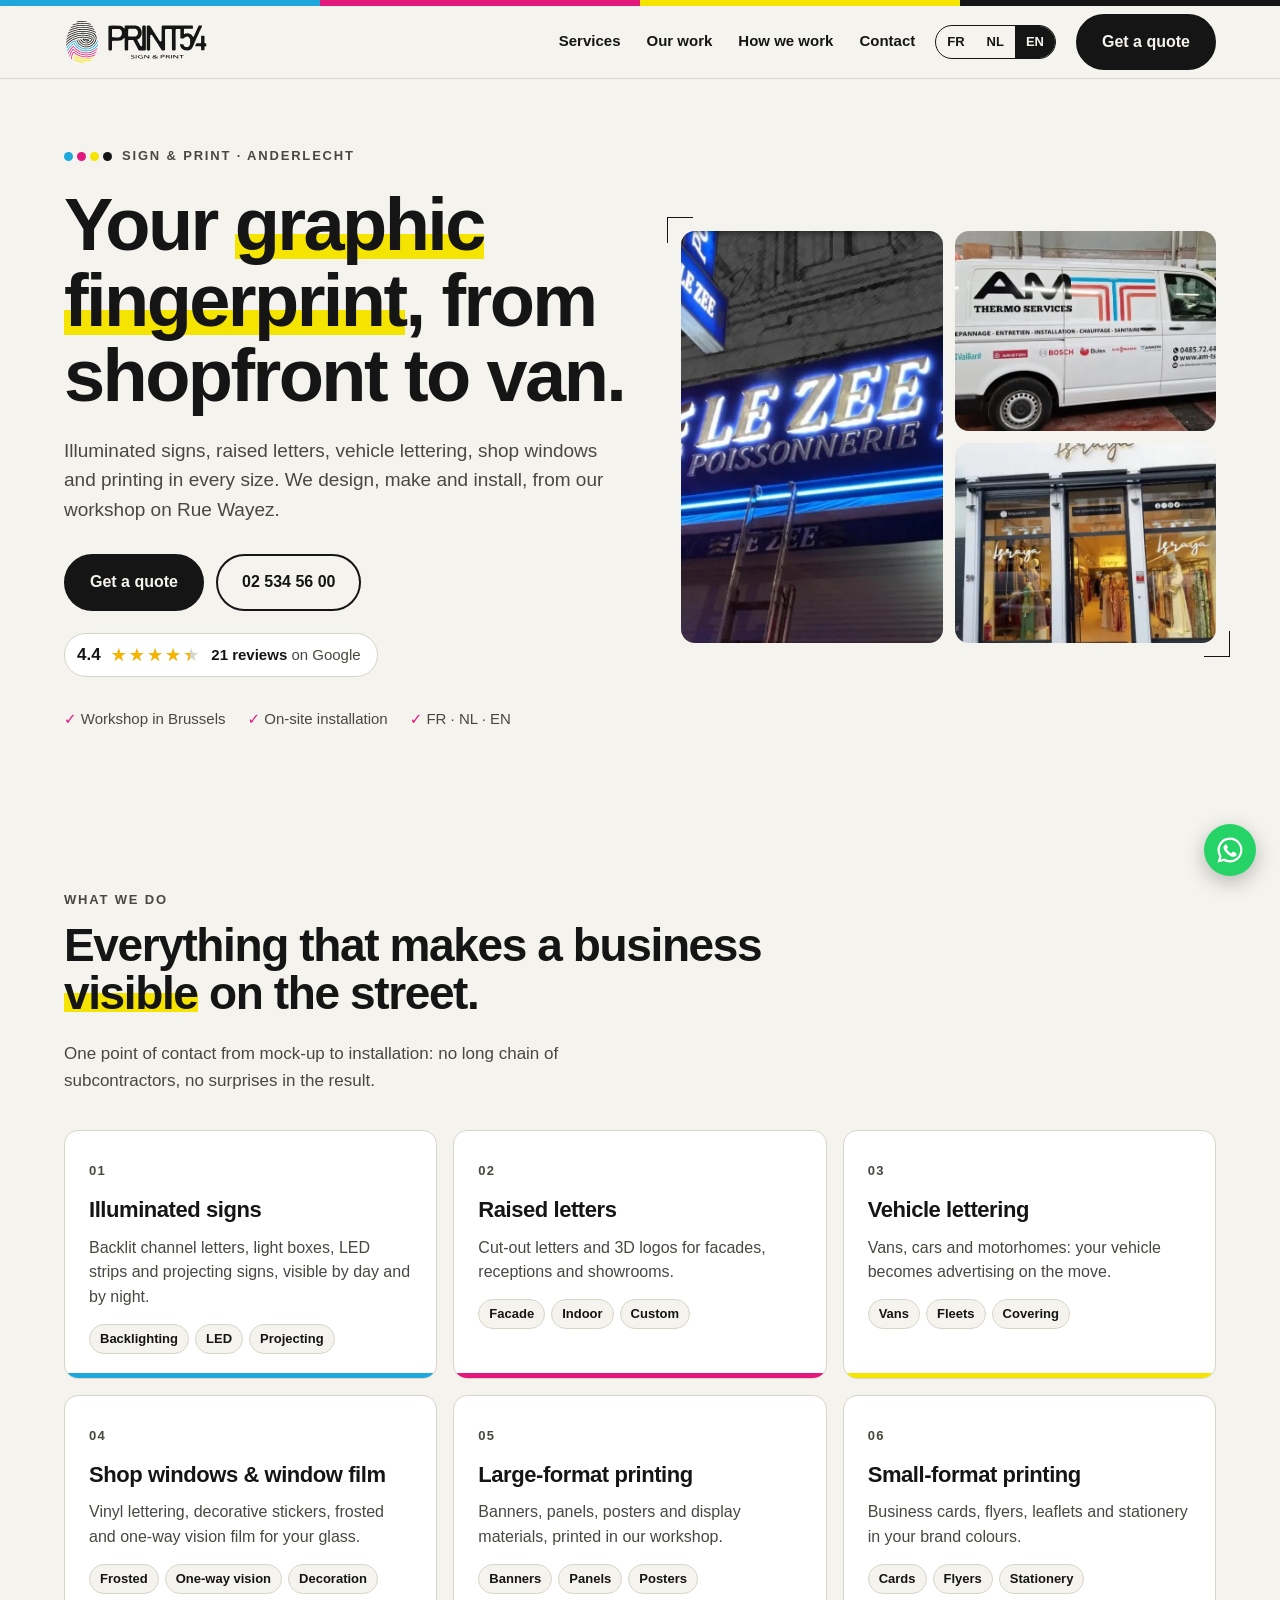
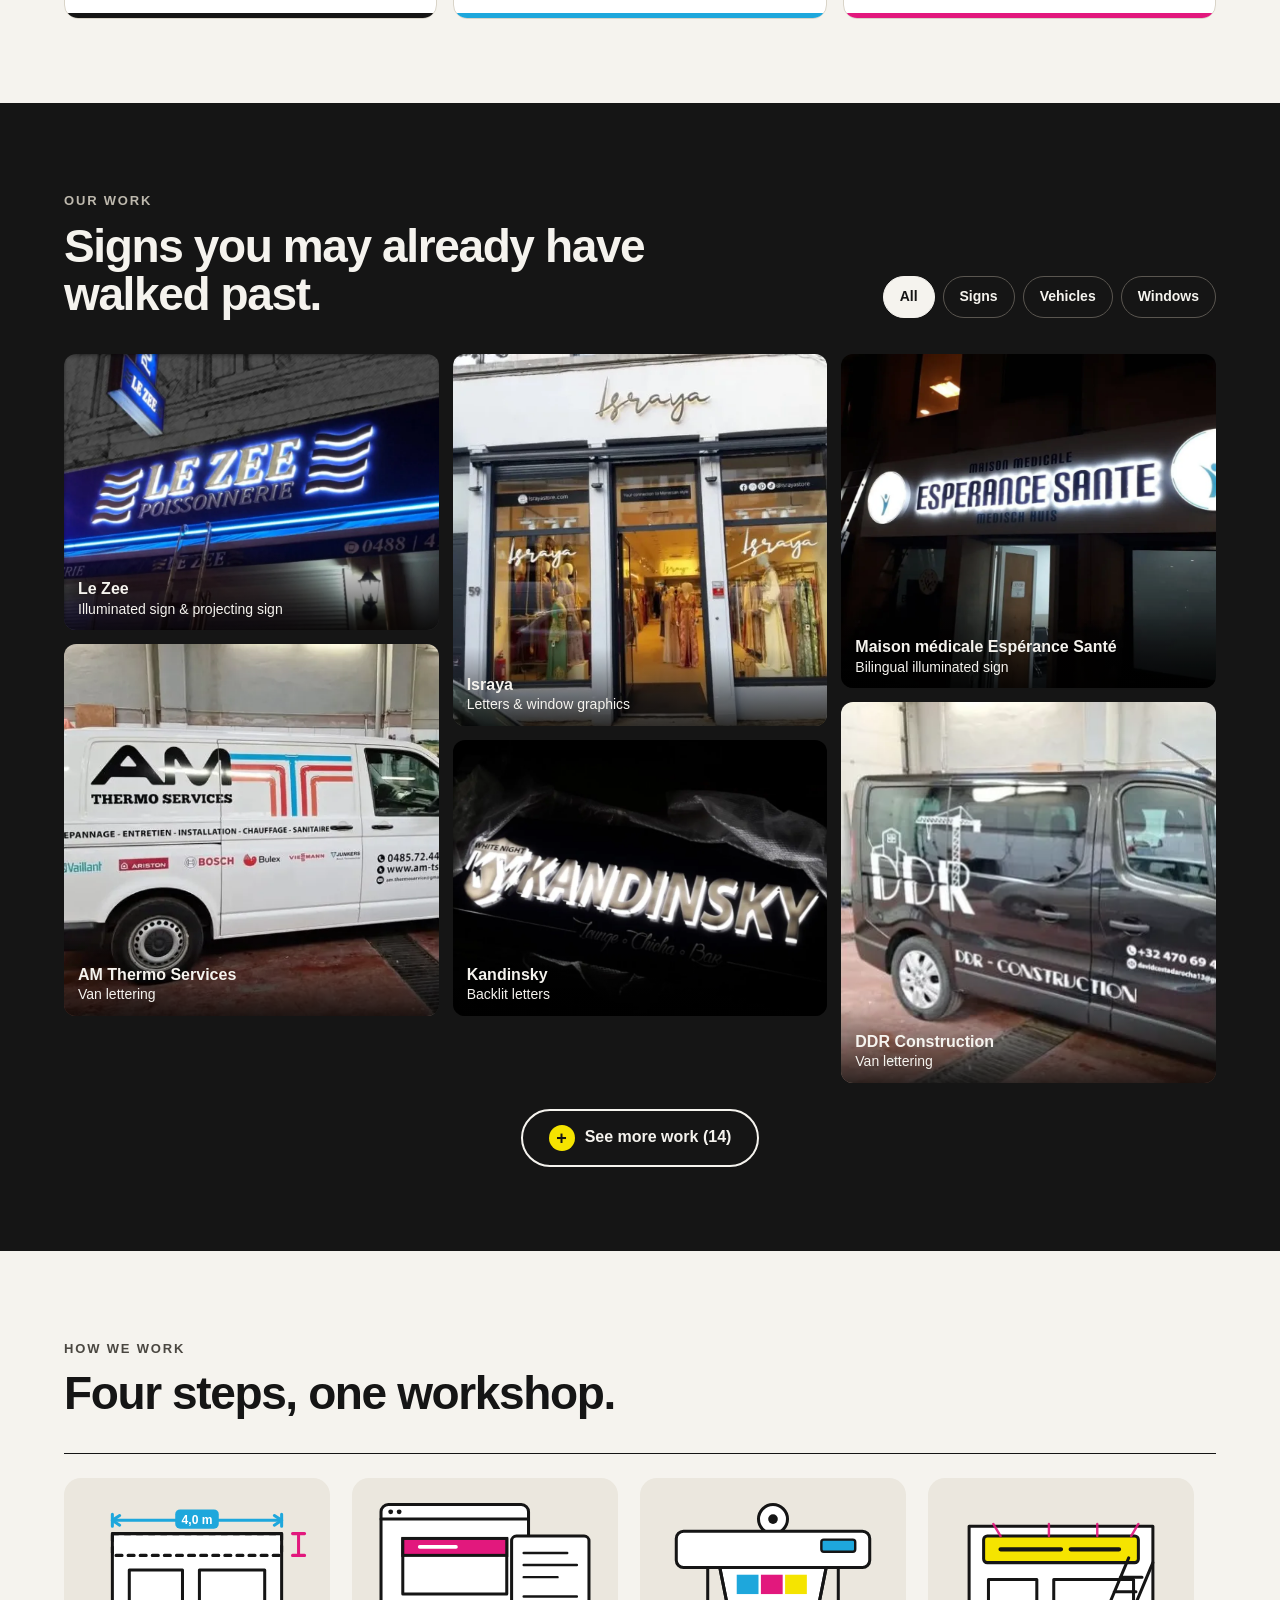
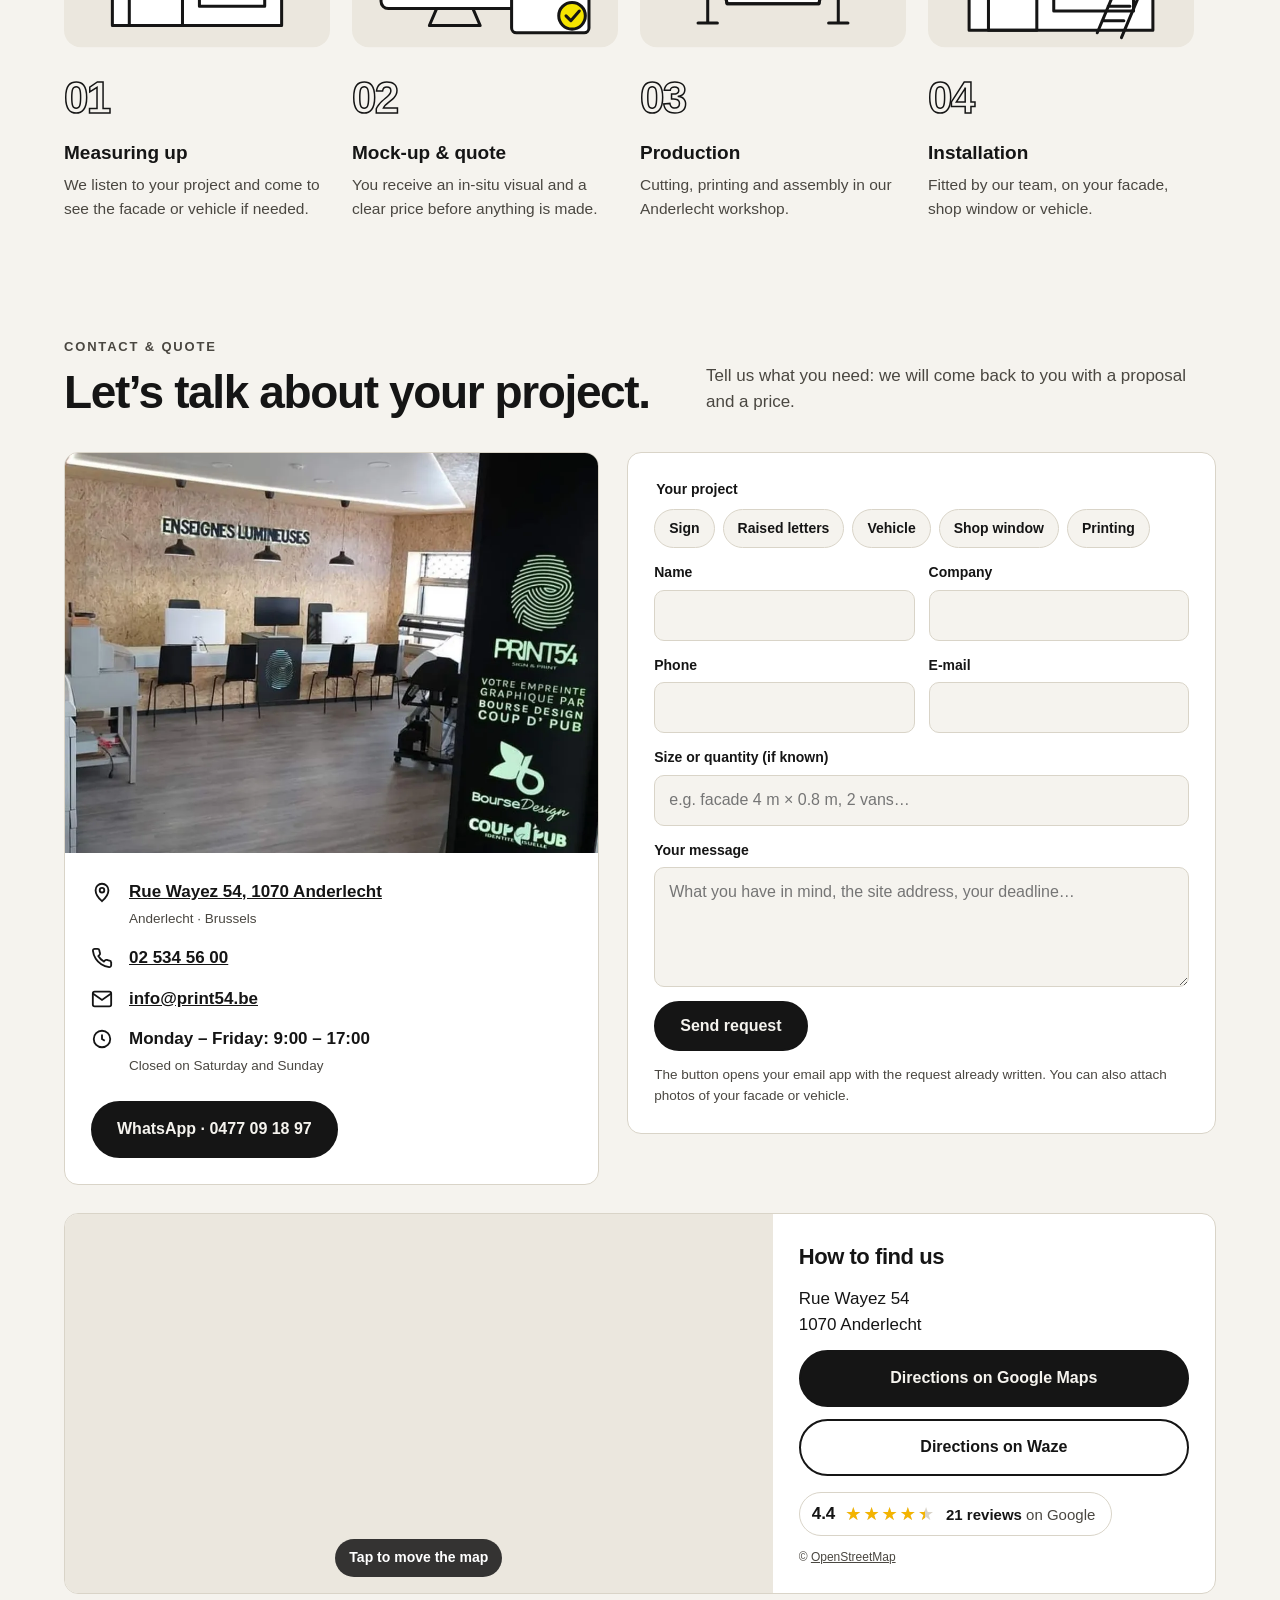
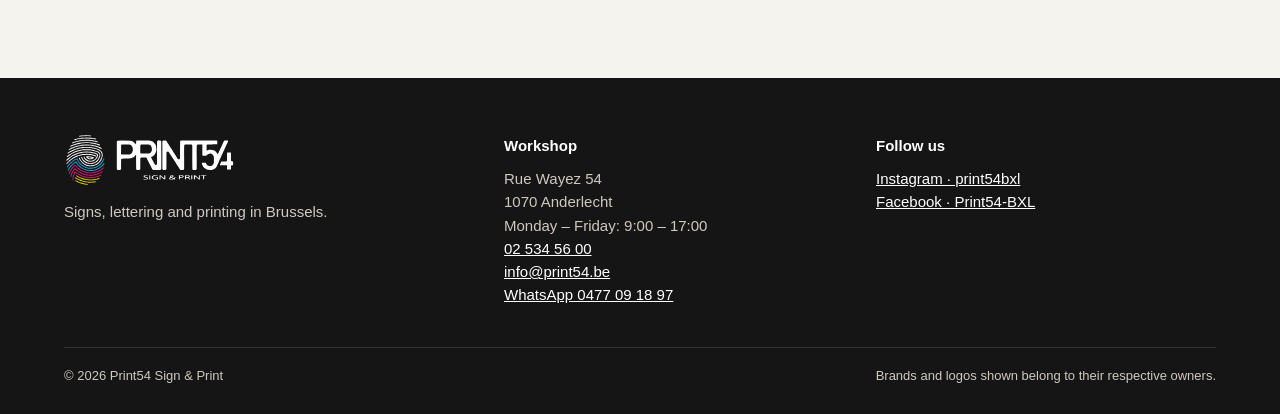
==== index.html @ 8de8e694 "Animation d'ouverture « l'enseigne qui s'allume » Une fois par visite, passable d'un clic ou d'une t" ====
<!doctype html>
<html lang="fr">
<head>
<meta charset="utf-8">
<meta name="viewport" content="width=device-width, initial-scale=1">
<meta name="robots" content="noindex, nofollow"><!-- version de test : retirer cette ligne pour la mise en ligne sur print54.be -->
<title>Print54 · Enseignes lumineuses, lettrage véhicule et impression à Anderlecht (Bruxelles)</title>
<meta name="description" content="Print54 Sign &amp; Print, atelier à Anderlecht : enseignes lumineuses, lettres en relief, lettrage de véhicules, vitrophanie et impression grand et petit format. Devis rapide.">
<link rel="canonical" href="https://whiteshade15.github.io/print54/">
<link rel="icon" href="img/favicon.svg" type="image/svg+xml">
<link rel="apple-touch-icon" href="img/apple-touch-icon.png">
<meta name="theme-color" content="#f5f3ee">
<meta property="og:type" content="website">
<meta property="og:locale" content="fr_BE">
<meta property="og:locale:alternate" content="nl_BE">
<meta property="og:locale:alternate" content="en_GB">
<meta property="og:site_name" content="Print54 Sign & Print">
<meta property="og:title" content="Print54 · Votre empreinte graphique">
<meta property="og:description" content="Enseignes lumineuses, lettrage véhicule, vitrophanie et impression, à Anderlecht.">
<meta property="og:url" content="https://whiteshade15.github.io/print54/">
<meta property="og:image" content="https://whiteshade15.github.io/print54/img/og-print54.jpg">
<meta name="twitter:card" content="summary_large_image">
<script type="application/ld+json">
{
  "@context": "https://schema.org",
  "@type": "LocalBusiness",
  "name": "Print54 Sign & Print",
  "description": "Enseignes lumineuses, lettrage de véhicules, vitrophanie, impression grand et petit format.",
  "url": "https://www.print54.be/",
  "logo": "https://www.print54.be/img/logo-horizontal-noir.svg",
  "image": "https://www.print54.be/img/showroom.webp",
  "telephone": "+32 2 534 56 00",
  "contactPoint": [{"@type":"ContactPoint","contactType":"customer service","telephone":"+32 477 09 18 97","contactOption":"WhatsApp"}],
  "email": "info@print54.be",
  "address": {
    "@type": "PostalAddress",
    "streetAddress": "Rue Wayez 54",
    "postalCode": "1070",
    "addressLocality": "Anderlecht",
    "addressRegion": "Bruxelles-Capitale",
    "addressCountry": "BE"
  },
  "openingHoursSpecification": [{"@type":"OpeningHoursSpecification","dayOfWeek":["Monday","Tuesday","Wednesday","Thursday","Friday"],"opens":"09:00","closes":"17:00"}],
  "geo": {"@type":"GeoCoordinates","latitude":50.8361428,"longitude":4.3151683},
  "hasMap": "https://www.google.com/maps/place/?q=place_id:ChIJVXrYphvEw0cRHWjKTvQ2EU0",
  "areaServed": "Bruxelles",
  "sameAs": ["https://www.instagram.com/print54bxl/"]
}
</script>
<style>
:root{
  --paper:#f5f3ee; --paper-2:#ebe7de; --ink:#151515; --ink-2:#4a4741; --line:#d9d4c8;
  --c:#1ea7dc; --m:#e2187d; --y:#f5e400; --k:#151515;
  --r:14px; --max:1200px;
  --sans:"Inter","Segoe UI","Helvetica Neue",Arial,system-ui,sans-serif;
}
*{box-sizing:border-box}
html{scroll-behavior:smooth;-webkit-text-size-adjust:100%}
body{margin:0;background:var(--paper);color:var(--ink);font:400 17px/1.55 var(--sans)}
img{display:block;max-width:100%}
a{color:inherit}
.wrap{max-width:var(--max);margin:0 auto;padding:0 24px}
.skip{position:absolute;left:-999px}.skip:focus{left:12px;top:12px;background:#fff;padding:8px 12px;z-index:99}

/* barre de couleurs façon gamme d'impression */
.cmyk{display:flex;height:6px}
.cmyk i{flex:1}.cmyk i:nth-child(1){background:var(--c)}.cmyk i:nth-child(2){background:var(--m)}.cmyk i:nth-child(3){background:var(--y)}.cmyk i:nth-child(4){background:var(--k)}

/* en-tête */
header{position:sticky;top:0;z-index:40;background:rgba(245,243,238,.92);backdrop-filter:blur(10px);border-bottom:1px solid var(--line)}
.bar{display:flex;align-items:center;gap:20px;height:72px}
.brand img{height:44px;width:auto}
nav{margin-left:auto;display:flex;gap:26px;font-weight:600;font-size:15px}
nav a{text-decoration:none;padding:6px 0;border-bottom:2px solid transparent}
nav a:hover{border-color:var(--m)}
.lang{display:flex;border:1.5px solid var(--ink);border-radius:999px;overflow:hidden;font-weight:700;font-size:13px}
.lang button{all:unset;cursor:pointer;padding:6px 11px}
.lang button[aria-pressed="true"]{background:var(--ink);color:var(--paper)}
.btn{display:inline-flex;align-items:center;gap:10px;font-weight:700;text-decoration:none;border-radius:999px;padding:14px 24px;border:2px solid var(--ink);cursor:pointer;font-size:16px;font-family:inherit}
.btn-ink{background:var(--ink);color:var(--paper)}
.btn-ink:hover{background:var(--m);border-color:var(--m)}
.btn-line{background:transparent;color:var(--ink)}
.btn-line:hover{background:var(--ink);color:var(--paper)}
.menu-btn{display:none}

/* hero */
.hero{padding:64px 0 72px}
.hero-grid{display:grid;grid-template-columns:1.05fr 1fr;gap:56px;align-items:center}
.kicker{display:inline-flex;align-items:center;gap:10px;font-weight:700;font-size:13px;letter-spacing:.14em;text-transform:uppercase;color:var(--ink-2)}
.dots{display:inline-flex;gap:4px}.dots b{width:9px;height:9px;border-radius:50%}
.dots b:nth-child(1){background:var(--c)}.dots b:nth-child(2){background:var(--m)}.dots b:nth-child(3){background:var(--y)}.dots b:nth-child(4){background:var(--k)}
h1{font-size:clamp(40px,6vw,74px);line-height:1.02;letter-spacing:-.035em;margin:18px 0 22px;font-weight:800}
h1 em,.sec-head h2 em{font-style:normal;background:linear-gradient(transparent 62%,var(--y) 62%,var(--y) 92%,transparent 92%)}
.lead{font-size:19px;color:var(--ink-2);max-width:34em;margin:0 0 30px}
.cta{display:flex;flex-wrap:wrap;gap:12px}
.hero-meta{margin-top:30px;display:flex;flex-wrap:wrap;gap:8px 22px;font-size:15px;color:var(--ink-2)}
.hero-meta span::before{content:"✓ ";color:var(--m);font-weight:800}
.collage{display:grid;grid-template-columns:1fr 1fr;grid-template-rows:200px 200px;gap:12px;position:relative}
.collage figure{margin:0;border-radius:var(--r);overflow:hidden;background:var(--paper-2)}
.collage figure:first-of-type{grid-row:span 2}
.collage img{width:100%;height:100%;object-fit:cover}
.collage figure:first-of-type img{object-position:35% center}
.mark{position:absolute;width:26px;height:26px;border-color:var(--ink);border-style:solid;border-width:0}
.mark.tl{top:-14px;left:-14px;border-top-width:1.5px;border-left-width:1.5px}
.mark.br{bottom:-14px;right:-14px;border-bottom-width:1.5px;border-right-width:1.5px}

/* sections */
section{padding:84px 0}
.sec-head{display:flex;justify-content:space-between;align-items:end;gap:24px;margin-bottom:36px;flex-wrap:wrap}
.sec-head h2 em{background:linear-gradient(transparent 50%,var(--y) 50%,var(--y) 86%,transparent 86%)}
.sec-head h2{font-size:clamp(30px,4vw,46px);line-height:1.05;letter-spacing:-.03em;margin:8px 0 0;font-weight:800;max-width:16em}
.sec-head p{margin:0;color:var(--ink-2);max-width:30em}
.dark{background:var(--ink);color:var(--paper)}
.dark .sec-head p,.dark .kicker{color:#bdb8ad}

/* services */
.services{display:grid;grid-template-columns:repeat(3,1fr);gap:16px}
.svc{background:#fff;border:1px solid var(--line);border-radius:var(--r);padding:26px 24px 24px;position:relative;overflow:hidden}
.svc .n{font-weight:800;font-size:13px;letter-spacing:.1em;color:var(--ink-2)}
.svc h3{margin:10px 0 8px;font-size:22px;letter-spacing:-.02em}
.svc p{margin:0;color:var(--ink-2);font-size:16px}
.svc::after{content:"";position:absolute;left:0;right:0;bottom:0;height:5px;background:var(--accent)}
.svc ul{margin:14px 0 0;padding:0;list-style:none;display:flex;flex-wrap:wrap;gap:6px}
.svc li{font-size:13px;font-weight:600;border:1px solid var(--line);border-radius:999px;padding:4px 10px;background:var(--paper)}

/* réalisations */
.filters{display:flex;flex-wrap:wrap;gap:8px}
.filters button{all:unset;cursor:pointer;font-weight:700;font-size:14px;padding:9px 16px;border-radius:999px;border:1.5px solid #5a5650;color:var(--paper)}
.filters button[aria-pressed="true"]{background:var(--paper);color:var(--ink);border-color:var(--paper)}
.gallery{columns:3 300px;column-gap:14px}
.work{break-inside:avoid;margin:0 0 14px;border-radius:12px;overflow:hidden;position:relative;cursor:zoom-in;background:#222}
.work img{width:100%;height:auto;transition:transform .5s}
.work:hover img,.work:focus-visible img{transform:scale(1.03)}
.work:focus-visible{outline:3px solid var(--y);outline-offset:3px}
.work figcaption{position:absolute;left:0;right:0;bottom:0;padding:28px 14px 12px;background:linear-gradient(transparent,rgba(0,0,0,.78));font-size:14px;line-height:1.3}
.work figcaption b{display:block;font-size:16px}
.work[hidden]{display:none}
.more-wrap{display:flex;justify-content:center;margin-top:26px}
.more-btn{all:unset;cursor:pointer;display:inline-flex;align-items:center;gap:10px;font-weight:700;font-size:16px;padding:14px 26px;border-radius:999px;border:2px solid var(--paper);color:var(--paper)}
.more-btn:hover,.more-btn:focus-visible{background:var(--paper);color:var(--ink)}
.more-btn b{display:inline-grid;place-items:center;width:26px;height:26px;border-radius:50%;background:var(--y);color:var(--ink);font-size:18px;line-height:1}
.more-btn[hidden]{display:none}

/* étapes */
.steps{display:grid;grid-template-columns:repeat(4,1fr);gap:0;counter-reset:s;border-top:1.5px solid var(--ink)}
.step{padding:24px 22px 8px 0;display:flex;flex-direction:column}
.step::before{order:1}.step h3{order:2}.step p{order:3}
.step::before{counter-increment:s;content:"0" counter(s);font-weight:800;font-size:44px;letter-spacing:-.04em;display:block;-webkit-text-stroke:1.5px var(--ink);color:transparent;margin-bottom:6px}
.step svg{display:block;width:100%;height:auto;margin-bottom:16px}
.step h3{margin:0 0 6px;font-size:19px}
.step p{margin:0;color:var(--ink-2);font-size:15.5px}

/* atelier + devis */
.contact-grid{display:grid;grid-template-columns:1fr 1.1fr;gap:28px;align-items:start}
.card{background:#fff;border:1px solid var(--line);border-radius:var(--r);overflow:hidden}
.card .pad{padding:26px}
.atelier img{width:100%;aspect-ratio:4/3;object-fit:cover}
.info{list-style:none;margin:0;padding:0;display:grid;gap:14px}
.info li{display:grid;grid-template-columns:28px 1fr;gap:10px;align-items:start}
.info svg{width:22px;height:22px;margin-top:2px}
.info a{font-weight:700}
form{display:grid;gap:14px}
.row{display:grid;grid-template-columns:1fr 1fr;gap:14px}
label{display:grid;gap:6px;font-weight:700;font-size:14px}
input,select,textarea{font:inherit;font-weight:400;font-size:16px;padding:12px 14px;border:1.5px solid var(--line);border-radius:10px;background:var(--paper);color:var(--ink);width:100%}
input:focus,select:focus,textarea:focus{outline:none;border-color:var(--c);background:#fff}
textarea{min-height:120px;resize:vertical}
.chips{display:flex;flex-wrap:wrap;gap:8px}
.chips label{all:unset;cursor:pointer}
.chips input{position:absolute;opacity:0;width:1px;height:1px}
.chips span{display:inline-block;font-size:14px;font-weight:600;padding:8px 14px;border-radius:999px;border:1.5px solid var(--line);background:var(--paper)}
.chips input:checked+span{background:var(--ink);color:var(--paper);border-color:var(--ink)}
.chips input:focus-visible+span{outline:2px solid var(--c);outline-offset:2px}
.note{font-size:13.5px;color:var(--ink-2);margin:0}
.wa{display:none}

/* avis */
.rating{display:inline-flex;align-items:center;gap:10px;text-decoration:none;color:var(--ink);background:#fff;border:1px solid var(--line);border-radius:999px;padding:8px 16px 8px 12px;font-size:15px;transition:border-color .2s}
.rating:hover{border-color:var(--ink)}
.rating .score{font-weight:800;font-size:17px}
.stars{position:relative;display:inline-block;font-size:18px;line-height:1;letter-spacing:2px;color:#d9d4c8}
.stars::before{content:"★★★★★"}
.stars i{position:absolute;inset:0;overflow:hidden;color:#f4b400;white-space:nowrap;font-style:normal}
.stars i::before{content:"★★★★★"}
.rating .src{color:var(--ink-2)}
.rating .src b{color:var(--ink);font-weight:700}

/* carte */
.map-card{margin-top:28px;display:grid;grid-template-columns:1.6fr 1fr;align-items:stretch}
.map-wrap{position:relative;min-height:360px;background:var(--paper-2)}
.map-wrap iframe{position:absolute;inset:0;width:100%;height:100%;border:0}
.map-shield{position:absolute;inset:0;all:unset;position:absolute;inset:0;cursor:pointer;display:flex;align-items:flex-end;justify-content:center;padding-bottom:16px}
.map-shield span{background:rgba(21,21,21,.85);color:#fff;font-weight:700;font-size:14px;padding:8px 14px;border-radius:999px}
.map-side{padding:26px;display:flex;flex-direction:column;gap:12px;justify-content:center}
.map-side h3{margin:0;font-size:22px;letter-spacing:-.02em}
.map-side .btn{justify-content:center}
.map-credit{font-size:12px;color:var(--ink-2)}
@media (max-width:760px){.map-card{grid-template-columns:1fr}.map-wrap{min-height:300px}}

/* pied de page */
footer{background:var(--ink);color:#cfcac0;padding:56px 0 28px;font-size:15px}
.foot{display:grid;grid-template-columns:1.2fr 1fr 1fr;gap:32px}
footer img{height:52px;width:auto;margin-bottom:14px}
footer h4{color:#fff;margin:0 0 10px;font-size:15px}
footer a{color:#fff}
.legal{border-top:1px solid #333;margin-top:40px;padding-top:18px;display:flex;justify-content:space-between;flex-wrap:wrap;gap:10px;font-size:13px}

/* visionneuse */
dialog{border:0;padding:0;background:transparent;max-width:min(1100px,94vw)}
dialog::backdrop{background:rgba(10,10,10,.88)}
dialog img{max-height:82vh;width:auto;border-radius:10px}
dialog p{color:#fff;text-align:center;margin:12px 0 0;font-weight:600}
dialog button{all:unset;cursor:pointer;color:#fff;font-size:34px;line-height:1;position:fixed;top:16px;right:18px}

.wa-fab{position:fixed;right:18px;bottom:18px;z-index:50;width:58px;height:58px;border-radius:50%;background:#25d366;color:#fff;display:none;align-items:center;justify-content:center;box-shadow:0 6px 20px rgba(0,0,0,.25);transition:transform .2s}
.wa-fab:hover{transform:scale(1.07)}
.wa-fab svg{width:30px;height:30px}
@media (min-width:761px){.wa-fab{width:52px;height:52px;right:24px;bottom:24px}}
#intro{position:fixed;inset:0;z-index:100;background:#0f0f0f;display:flex;align-items:center;justify-content:center;cursor:pointer;animation:i-bg .4s ease 1.05s both,i-out .3s ease 1.5s both}
#intro svg{width:min(72vw,520px);height:auto}
#intro .lg{opacity:0;filter:drop-shadow(0 0 6px rgba(255,255,255,.75)) drop-shadow(0 0 22px rgba(30,167,220,.55));animation:i-fl .9s steps(1,end) .1s both,i-gl .4s ease 1.05s both}
#intro .kf{fill:#fff;animation:i-kf .4s ease 1.05s both}
#intro.skip{animation:i-out .25s ease both}
@keyframes i-bg{to{background:#f5f3ee}}
@keyframes i-out{to{opacity:0;visibility:hidden}}
@keyframes i-fl{0%{opacity:0}8%{opacity:.85}13%{opacity:.1}24%{opacity:1}29%{opacity:.25}38%{opacity:1}100%{opacity:1}}
@keyframes i-gl{to{filter:none}}
@keyframes i-kf{to{fill:#151515}}
.reveal{opacity:0;transform:translateY(16px);transition:opacity .6s,transform .6s}
.reveal.in{opacity:1;transform:none}
@media (prefers-reduced-motion:reduce){.reveal{opacity:1;transform:none;transition:none}html{scroll-behavior:auto}}

@media (max-width:980px){
  .hero-grid,.contact-grid{grid-template-columns:1fr}
  .services{grid-template-columns:1fr 1fr}
  .steps{grid-template-columns:1fr 1fr}
  .foot{grid-template-columns:1fr 1fr}
}
@media (max-width:760px){
  nav{display:none;position:absolute;top:72px;left:0;right:0;background:var(--paper);flex-direction:column;gap:0;padding:8px 24px 18px;border-bottom:1px solid var(--line)}
  nav.open{display:flex}
  nav a{padding:12px 0;border-bottom:1px solid var(--line)}
  .menu-btn{display:inline-flex;all:unset;cursor:pointer;font-weight:700;padding:8px 4px;margin-left:auto}
  .bar .lang{margin-left:0}
  .brand img{height:34px}
  .hero{padding:36px 0 48px}
  .collage{grid-template-rows:150px 150px}
  .services,.steps,.row,.foot{grid-template-columns:1fr}
  section{padding:60px 0}
  .header-cta{display:none}
  .step svg{max-width:240px}
  .gallery{columns:2;column-gap:10px}.work{margin-bottom:10px}
  .work figcaption{font-size:12px;padding:22px 9px 8px}.work figcaption b{font-size:13px}
}
</style>
</head>
<body>
<script>
(function(){try{
  if(matchMedia("(prefers-reduced-motion: reduce)").matches||sessionStorage.getItem("p54-intro"))return;
  sessionStorage.setItem("p54-intro","1");
}catch(e){return;}
var d=document.createElement("div");d.id="intro";d.setAttribute("aria-hidden","true");
d.innerHTML='<svg viewBox="-60 -60 1805 648"><g class="lg"><use class="kf" href="img/logo-layers.svg#Lk" transform="translate(-361 -96)"/><use href="img/logo-layers.svg#Lc" fill="#1ea7dc" transform="translate(-361 -96)"/><use href="img/logo-layers.svg#Lm" fill="#e2187d" transform="translate(-361 -96)"/><use href="img/logo-layers.svg#Ly" fill="#f5e400" transform="translate(-361 -96)"/><use class="kf" href="img/logo-layers.svg#Lw" transform="translate(493 58) scale(1.1637) translate(-66 -708)"/></g></svg>';
document.body.appendChild(d);
function end(){if(d.parentNode)d.parentNode.removeChild(d);["click","keydown","touchstart","wheel"].forEach(function(t){removeEventListener(t,skip)});}
function skip(){d.classList.add("skip");setTimeout(end,260);}
["click","keydown","touchstart","wheel"].forEach(function(t){addEventListener(t,skip,{once:true,passive:true})});
setTimeout(end,1850);
})();
</script>
<a class="skip" href="#main" data-i18n="skip">Aller au contenu</a>
<div class="cmyk" aria-hidden="true"><i></i><i></i><i></i><i></i></div>
<header>
  <div class="wrap bar">
    <a class="brand" href="#top" aria-label="Print54 Sign &amp; Print"><img src="img/logo-horizontal-noir.svg" alt="Print54 Sign &amp; Print" width="192" height="44"></a>
    <nav id="nav">
      <a href="#services" data-i18n="nav.services">Services</a>
      <a href="#realisations" data-i18n="nav.work">Réalisations</a>
      <a href="#methode" data-i18n="nav.method">Méthode</a>
      <a href="#contact" data-i18n="nav.contact">Contact</a>
    </nav>
    <button class="menu-btn" aria-controls="nav" aria-expanded="false" data-i18n="menu">Menu</button>
    <div class="lang" role="group" aria-label="Langue / Taal / Language">
      <button type="button" data-lang="fr" aria-pressed="true">FR</button>
      <button type="button" data-lang="nl" aria-pressed="false">NL</button>
      <button type="button" data-lang="en" aria-pressed="false">EN</button>
    </div>
    <a class="btn btn-ink header-cta" href="#contact" data-i18n="cta.quote">Demander un devis</a>
  </div>
</header>

<main id="main">
<section class="hero" id="top">
  <div class="wrap hero-grid">
    <div>
      <span class="kicker"><span class="dots" aria-hidden="true"><b></b><b></b><b></b><b></b></span><span data-i18n="hero.kicker">Sign &amp; Print · Anderlecht</span></span>
      <h1 data-i18n-html="hero.title">Votre <em>empreinte graphique</em>, de l’enseigne au véhicule.</h1>
      <p class="lead" data-i18n="hero.lead">Enseignes lumineuses, lettres en relief, lettrage de véhicules, vitrines et impressions de tous formats. Nous concevons, fabriquons et posons, depuis notre atelier de la rue Wayez.</p>
      <div class="cta">
        <a class="btn btn-ink" href="#contact" data-i18n="cta.quote">Demander un devis</a>
        <a class="btn btn-line" href="tel:+3225345600">02 534 56 00</a>
      </div>
      <div style="margin-top:22px"><a class="rating" href="https://search.google.com/local/reviews?placeid=ChIJVXrYphvEw0cRHWjKTvQ2EU0" target="_blank" rel="noopener" aria-label="4,4 / 5 – 21 avis Google" data-i18n-aria="rev.aria"><span class="score" data-i18n="rev.score">4,4</span><span class="stars" aria-hidden="true"><i style="width:88%"></i></span><span class="src" data-i18n-html="rev.src"><b>21 avis</b> Google</span></a></div>
      <div class="hero-meta">
        <span data-i18n="hero.m1">Atelier à Bruxelles</span>
        <span data-i18n="hero.m2">Pose sur place</span>
        <span data-i18n="hero.m3">FR · NL · EN</span>
      </div>
    </div>
    <div class="collage">
      <span class="mark tl" aria-hidden="true"></span><span class="mark br" aria-hidden="true"></span>
      <figure><img src="img/le-zee.webp" alt="Enseigne lumineuse de la poissonnerie Le Zee, de nuit" loading="eager" fetchpriority="high"></figure>
      <figure><img src="img/am-thermo.webp" alt="Lettrage d’une camionnette AM Thermo Services"></figure>
      <figure><img src="img/israya-facade.webp" alt="Façade et vitrines de la boutique Israya"></figure>
    </div>
  </div>
</section>

<section id="services">
  <div class="wrap">
    <div class="sec-head reveal">
      <div><span class="kicker" data-i18n="svc.kicker">Ce que nous faisons</span>
      <h2 data-i18n-html="svc.title">Tout ce qui rend une entreprise <em>visible</em> dans la rue.</h2></div>
      <p data-i18n="svc.lead">Un seul interlocuteur, de la maquette à la pose : pas de sous-traitance à rallonge, pas de surprise sur le rendu.</p>
    </div>
    <div class="services">
      <article class="svc reveal" style="--accent:var(--c)"><span class="n">01</span>
        <h3 data-i18n="s1.t">Enseignes lumineuses</h3>
        <p data-i18n="s1.p">Lettres boîtier rétroéclairées, caissons lumineux, rubans LED et enseignes drapeau, visibles de jour comme de nuit.</p>
        <ul><li data-i18n="s1.a">Rétroéclairage</li><li>LED</li><li data-i18n="s1.b">Drapeau</li></ul></article>
      <article class="svc reveal" style="--accent:var(--m)"><span class="n">02</span>
        <h3 data-i18n="s2.t">Lettres en relief</h3>
        <p data-i18n="s2.p">Lettres découpées et logos en volume pour façades, accueils et showrooms.</p>
        <ul><li data-i18n="s2.a">Façade</li><li data-i18n="s2.b">Intérieur</li><li data-i18n="s2.c">Sur mesure</li></ul></article>
      <article class="svc reveal" style="--accent:var(--y)"><span class="n">03</span>
        <h3 data-i18n="s3.t">Lettrage de véhicules</h3>
        <p data-i18n="s3.p">Utilitaires, voitures et camping-cars : votre véhicule devient une publicité qui roule.</p>
        <ul><li data-i18n="s3.a">Utilitaires</li><li data-i18n="s3.b">Flottes</li><li>Covering</li></ul></article>
      <article class="svc reveal" style="--accent:var(--k)"><span class="n">04</span>
        <h3 data-i18n="s4.t">Vitrines &amp; vitrophanie</h3>
        <p data-i18n="s4.p">Lettrage vinyle, décors adhésifs, film dépoli et microperforé pour habiller vos vitres.</p>
        <ul><li data-i18n="s4.a">Dépoli</li><li data-i18n="s4.b">Microperforé</li><li data-i18n="s4.c">Décor</li></ul></article>
      <article class="svc reveal" style="--accent:var(--c)"><span class="n">05</span>
        <h3 data-i18n="s5.t">Impression grand format</h3>
        <p data-i18n="s5.p">Bâches, panneaux, affiches et supports d’exposition, imprimés à l’atelier.</p>
        <ul><li data-i18n="s5.a">Bâches</li><li data-i18n="s5.b">Panneaux</li><li data-i18n="s5.c">Affiches</li></ul></article>
      <article class="svc reveal" style="--accent:var(--m)"><span class="n">06</span>
        <h3 data-i18n="s6.t">Impression petit format</h3>
        <p data-i18n="s6.p">Cartes de visite, flyers, dépliants et papeterie aux couleurs de votre enseigne.</p>
        <ul><li data-i18n="s6.a">Cartes</li><li>Flyers</li><li data-i18n="s6.b">Papeterie</li></ul></article>
    </div>
  </div>
</section>

<section class="dark" id="realisations">
  <div class="wrap">
    <div class="sec-head reveal">
      <div><span class="kicker" data-i18n="work.kicker">Réalisations</span>
      <h2 data-i18n="work.title">Des enseignes que vous avez peut-être déjà croisées.</h2></div>
      <div class="filters" role="group" aria-label="Filtrer">
        <button type="button" data-f="all" aria-pressed="true" data-i18n="f.all">Tout</button>
        <button type="button" data-f="ens" aria-pressed="false" data-i18n="f.ens">Enseignes</button>
        <button type="button" data-f="veh" aria-pressed="false" data-i18n="f.veh">Véhicules</button>
        <button type="button" data-f="vit" aria-pressed="false" data-i18n="f.vit">Vitrines</button>
      </div>
    </div>
    <div class="gallery" id="gallery"></div>
    <div class="more-wrap"><button type="button" class="more-btn" id="more-btn" aria-controls="gallery" aria-expanded="false"></button></div>
  </div>
</section>

<section id="methode">
  <div class="wrap">
    <div class="sec-head reveal">
      <div><span class="kicker" data-i18n="m.kicker">Méthode</span>
      <h2 data-i18n="m.title">Quatre étapes, un seul atelier.</h2></div>
    </div>
    <div class="steps reveal">
      <div class="step"><svg viewBox="0 0 220 140" aria-hidden="true"><rect x="0" y="0" width="220" height="140" rx="14" fill="#ebe7de"/>
<rect x="40" y="46" width="140" height="76" fill="#ffffff" stroke="#151515" stroke-width="2.5" stroke-linecap="round" stroke-linejoin="round"/><rect x="40" y="46" width="140" height="18" fill="none" stroke="#151515" stroke-width="2.5" stroke-linecap="round" stroke-linejoin="round" stroke-dasharray="5 5"/>
<rect x="54" y="76" width="44" height="46" fill="none" stroke="#151515" stroke-width="2.5" stroke-linecap="round" stroke-linejoin="round"/><rect x="112" y="76" width="54" height="30" fill="none" stroke="#151515" stroke-width="2.5" stroke-linecap="round" stroke-linejoin="round"/>
<path d="M40 30v10M180 30v10M40 35h140" stroke="#1ea7dc" stroke-width="2.5" stroke-linecap="round" fill="none"/>
<path d="M46 31l-6 4 6 4M174 31l6 4-6 4" stroke="#1ea7dc" stroke-width="2.5" fill="none" stroke-linecap="round" stroke-linejoin="round"/>
<rect x="92" y="26" width="36" height="16" rx="4" fill="#1ea7dc"/><text x="110" y="38" font-family="Inter,Arial,sans-serif" font-size="10" font-weight="800" fill="#ffffff" text-anchor="middle">4,0 m</text>
<path d="M194 46v18M189 46h10M189 64h10" stroke="#e2187d" stroke-width="2.5" stroke-linecap="round" fill="none"/></svg><h3 data-i18n="m1.t">Prise de mesures</h3><p data-i18n="m1.p">On écoute votre projet, on passe voir la façade ou le véhicule si besoin.</p></div>
      <div class="step"><svg viewBox="0 0 220 140" aria-hidden="true"><rect x="0" y="0" width="220" height="140" rx="14" fill="#ebe7de"/>
<rect x="24" y="22" width="122" height="86" rx="6" fill="#ffffff" stroke="#151515" stroke-width="2.5" stroke-linecap="round" stroke-linejoin="round"/><path d="M24 34h122" stroke="#151515" stroke-width="2.5" stroke-linecap="round" stroke-linejoin="round"/>
<circle cx="32" cy="28" r="2" fill="#151515"/><circle cx="39" cy="28" r="2" fill="#151515"/>
<rect x="42" y="50" width="86" height="46" fill="none" stroke="#151515" stroke-width="2.5" stroke-linecap="round" stroke-linejoin="round"/><rect x="42" y="50" width="86" height="14" fill="#e2187d" stroke="#151515" stroke-width="2.5"/>
<path d="M56 57h30" stroke="#ffffff" stroke-width="3" stroke-linecap="round"/>
<path d="M70 108l-6 14h42l-6-14" fill="none" stroke="#151515" stroke-width="2.5" stroke-linecap="round" stroke-linejoin="round"/>
<rect x="132" y="48" width="64" height="80" rx="4" fill="#ffffff" stroke="#151515" stroke-width="2.5" stroke-linecap="round" stroke-linejoin="round"/>
<path d="M142 62h36M142 72h44M142 82h28M142 98h44" stroke="#151515" stroke-width="2" stroke-linecap="round"/>
<circle cx="182" cy="114" r="11" fill="#f5e400" stroke="#151515" stroke-width="2.5"/><path d="M177 114l4 4 7-8" fill="none" stroke="#151515" stroke-width="2.5" stroke-linecap="round" stroke-linejoin="round"/></svg><h3 data-i18n="m2.t">Maquette &amp; devis</h3><p data-i18n="m2.p">Vous recevez un visuel en situation et un prix clair avant toute fabrication.</p></div>
      <div class="step"><svg viewBox="0 0 220 140" aria-hidden="true"><rect x="0" y="0" width="220" height="140" rx="14" fill="#ebe7de"/>
<circle cx="110" cy="34" r="12" fill="#ffffff" stroke="#151515" stroke-width="2.5" stroke-linecap="round" stroke-linejoin="round"/><circle cx="110" cy="34" r="4" fill="#151515"/>
<rect x="30" y="44" width="160" height="30" rx="6" fill="#ffffff" stroke="#151515" stroke-width="2.5" stroke-linecap="round" stroke-linejoin="round"/><rect x="150" y="51" width="28" height="10" rx="2" fill="#1ea7dc" stroke="#151515" stroke-width="2"/>
<path d="M56 74v46M164 74v46M48 120h16M156 120h16" stroke="#151515" stroke-width="2.5" stroke-linecap="round" stroke-linejoin="round" fill="none"/>
<path d="M66 74h88l-6 30H72z" fill="#ffffff" stroke="#151515" stroke-width="2.5" stroke-linecap="round" stroke-linejoin="round"/>
<rect x="80" y="80" width="18" height="16" fill="#1ea7dc"/><rect x="100" y="80" width="18" height="16" fill="#e2187d"/><rect x="120" y="80" width="18" height="16" fill="#f5e400"/>
<path d="M66 74h88l-6 30H72z" fill="none" stroke="#151515" stroke-width="2.5" stroke-linecap="round" stroke-linejoin="round"/></svg><h3 data-i18n="m3.t">Fabrication</h3><p data-i18n="m3.p">Découpe, impression et assemblage dans notre atelier d’Anderlecht.</p></div>
      <div class="step"><svg viewBox="0 0 220 140" aria-hidden="true"><rect x="0" y="0" width="220" height="140" rx="14" fill="#ebe7de"/>
<rect x="34" y="40" width="152" height="86" fill="#ffffff" stroke="#151515" stroke-width="2.5" stroke-linecap="round" stroke-linejoin="round"/>
<rect x="46" y="48" width="128" height="22" rx="3" fill="#f5e400" stroke="#151515" stroke-width="2.5"/>
<path d="M60 59h50M118 59h40" stroke="#151515" stroke-width="3.5" stroke-linecap="round"/>
<path d="M60 48l-6-10M100 48l0-10M140 48l0-10M168 48l6-10" stroke="#e2187d" stroke-width="2" stroke-linecap="round" opacity=".9"/>
<rect x="50" y="84" width="40" height="42" fill="none" stroke="#151515" stroke-width="2.5" stroke-linecap="round" stroke-linejoin="round"/><rect x="104" y="84" width="66" height="26" fill="none" stroke="#151515" stroke-width="2.5" stroke-linecap="round" stroke-linejoin="round"/>
<path d="M140 128l26-62M160 132l26-62M144 118h18M149 106h18M154 94h18M159 82h18" stroke="#151515" stroke-width="2.5" stroke-linecap="round" stroke-linejoin="round" fill="none"/></svg><h3 data-i18n="m4.t">Pose</h3><p data-i18n="m4.p">Installation par notre équipe, sur votre façade, vitrine ou véhicule.</p></div>
    </div>
  </div>
</section>

<section id="contact" style="padding-top:20px">
  <div class="wrap">
    <div class="sec-head reveal">
      <div><span class="kicker" data-i18n="c.kicker">Contact &amp; devis</span>
      <h2 data-i18n="c.title">Parlons de votre projet.</h2></div>
      <p data-i18n="c.lead">Décrivez-nous ce dont vous avez besoin : nous revenons vers vous avec une proposition et un prix.</p>
    </div>
    <div class="contact-grid">
      <div class="card atelier reveal">
        <img src="img/showroom.webp" alt="Showroom Print54 rue Wayez, avec le mot « Enseignes lumineuses » en lettres découpées" loading="lazy">
        <div class="pad">
          <ul class="info">
            <li><svg viewBox="0 0 24 24" fill="none" stroke="currentColor" stroke-width="2"><path d="M12 22s7-6.2 7-12a7 7 0 1 0-14 0c0 5.8 7 12 7 12z"/><circle cx="12" cy="10" r="2.5"/></svg>
              <div><a href="https://www.google.com/maps/search/?api=1&amp;query=Rue+Wayez+54+1070+Anderlecht" target="_blank" rel="noopener">Rue Wayez 54, 1070 Anderlecht</a><br><span class="note" data-i18n="c.metro">Anderlecht · Bruxelles</span></div></li>
            <li><svg viewBox="0 0 24 24" fill="none" stroke="currentColor" stroke-width="2"><path d="M22 16.9v3a2 2 0 0 1-2.2 2 19.8 19.8 0 0 1-8.6-3.1 19.5 19.5 0 0 1-6-6A19.8 19.8 0 0 1 2.1 4.2 2 2 0 0 1 4.1 2h3a2 2 0 0 1 2 1.7c.1 1 .4 1.9.7 2.8a2 2 0 0 1-.5 2.1L8 9.9a16 16 0 0 0 6 6l1.3-1.3a2 2 0 0 1 2.1-.5c.9.3 1.8.6 2.8.7a2 2 0 0 1 1.7 2z"/></svg>
              <div><a href="tel:+3225345600">02 534 56 00</a></div></li>
            <li><svg viewBox="0 0 24 24" fill="none" stroke="currentColor" stroke-width="2"><rect x="2" y="4" width="20" height="16" rx="2"/><path d="m22 6-10 7L2 6"/></svg>
              <div><a href="mailto:info@print54.be">info@print54.be</a></div></li>
            <li><svg viewBox="0 0 24 24" fill="none" stroke="currentColor" stroke-width="2"><circle cx="12" cy="12" r="9"/><path d="M12 7v5l3 2"/></svg>
              <div><b data-i18n="c.hours.t">Lundi – vendredi : 9 h – 17 h</b><br><span class="note" data-i18n="c.hours.s">Fermé le samedi et le dimanche</span></div></li>
          </ul>
          <p style="margin:22px 0 0" class="wa"><a class="btn btn-ink" id="wa-link" href="#" target="_blank" rel="noopener">WhatsApp · 0477 09 18 97</a></p>
        </div>
      </div>

      <div class="card reveal"><div class="pad">
        <form id="quote" novalidate>
          <fieldset style="border:0;padding:0;margin:0">
            <legend style="font-weight:700;font-size:14px;margin-bottom:8px" data-i18n="q.type">Votre projet</legend>
            <div class="chips">
              <label><input type="checkbox" name="type" value="Enseigne"><span data-i18n="q.t1">Enseigne</span></label>
              <label><input type="checkbox" name="type" value="Lettres en relief"><span data-i18n="q.t2">Lettres en relief</span></label>
              <label><input type="checkbox" name="type" value="Véhicule"><span data-i18n="q.t3">Véhicule</span></label>
              <label><input type="checkbox" name="type" value="Vitrine"><span data-i18n="q.t4">Vitrine</span></label>
              <label><input type="checkbox" name="type" value="Impression"><span data-i18n="q.t5">Impression</span></label>
            </div>
          </fieldset>
          <div class="row">
            <label><span data-i18n="q.name">Nom</span><input name="name" autocomplete="name" required></label>
            <label><span data-i18n="q.company">Entreprise</span><input name="company" autocomplete="organization"></label>
          </div>
          <div class="row">
            <label><span data-i18n="q.phone">Téléphone</span><input name="phone" type="tel" autocomplete="tel" required></label>
            <label><span>E-mail</span><input name="email" type="email" autocomplete="email"></label>
          </div>
          <label><span data-i18n="q.size">Dimensions ou quantité (si connues)</span><input name="size" data-i18n-ph="q.size.ph" placeholder="ex. façade 4 m × 0,8 m, 2 utilitaires…"></label>
          <label><span data-i18n="q.msg">Votre message</span><textarea name="msg" required data-i18n-ph="q.msg.ph" placeholder="Ce que vous imaginez, l’adresse du chantier, vos délais…"></textarea></label>
          <button class="btn btn-ink" type="submit" style="justify-self:start" data-i18n="q.send">Envoyer la demande</button>
          <p class="note" id="q-note" data-i18n="q.note">Le bouton ouvre votre messagerie avec la demande déjà rédigée. Vous pouvez aussi joindre des photos de votre façade ou de votre véhicule.</p>
        </form>
      </div></div>
    </div>
    <div class="card map-card reveal">
      <div class="map-wrap">
        <iframe title="Plan : Print54, Rue Wayez 54, 1070 Anderlecht" loading="lazy" referrerpolicy="no-referrer"
          src="https://www.openstreetmap.org/export/embed.html?bbox=4.3086,50.8334,4.3218,50.8389&amp;layer=mapnik&amp;marker=50.8361428%2C4.3151683"></iframe>
        <button type="button" class="map-shield" id="map-shield"><span data-i18n="map.activate">Toucher pour déplacer la carte</span></button>
      </div>
      <div class="map-side">
        <h3 data-i18n="map.title">Comment venir</h3>
        <p style="margin:0">Rue Wayez 54<br>1070 Anderlecht</p>
        <a class="btn btn-ink" href="https://www.google.com/maps/dir/?api=1&amp;destination=Print54%2C+Rue+Wayez+54%2C+1070+Anderlecht&amp;destination_place_id=ChIJVXrYphvEw0cRHWjKTvQ2EU0" target="_blank" rel="noopener" data-i18n="map.google">Itinéraire Google Maps</a>
        <a class="btn btn-line" href="https://waze.com/ul?ll=50.8361428%2C4.3151683&amp;navigate=yes" target="_blank" rel="noopener" data-i18n="map.waze">Itinéraire Waze</a>
        <div><a class="rating" style="margin-top:4px" href="https://search.google.com/local/reviews?placeid=ChIJVXrYphvEw0cRHWjKTvQ2EU0" target="_blank" rel="noopener" aria-label="4,4 / 5 – 21 avis Google" data-i18n-aria="rev.aria"><span class="score" data-i18n="rev.score">4,4</span><span class="stars" aria-hidden="true"><i style="width:88%"></i></span><span class="src" data-i18n-html="rev.src"><b>21 avis</b> Google</span></a></div>
        <span class="map-credit">© <a href="https://www.openstreetmap.org/copyright" target="_blank" rel="noopener">OpenStreetMap</a></span>
      </div>
    </div>
  </div>
</section>
</main>

<footer>
  <div class="wrap">
    <div class="foot">
      <div><img src="img/logo-horizontal-blanc.svg" alt="Print54 Sign &amp; Print" width="230" height="52">
        <p style="margin:0" data-i18n="f.about">Enseignes, lettrage et impression à Bruxelles.</p></div>
      <div><h4 data-i18n="f.where">Atelier</h4>Rue Wayez 54<br>1070 Anderlecht<br><span data-i18n="c.hours.t">Lundi – vendredi : 9 h – 17 h</span><br><a href="tel:+3225345600">02 534 56 00</a><br><a href="mailto:info@print54.be">info@print54.be</a><br><a href="https://wa.me/32477091897" target="_blank" rel="noopener">WhatsApp 0477 09 18 97</a></div>
      <div><h4 data-i18n="f.follow">Suivez-nous</h4><a href="https://www.instagram.com/print54bxl/" target="_blank" rel="noopener">Instagram · print54bxl</a><br><a href="https://www.facebook.com/search/top?q=Print54-BXL" target="_blank" rel="noopener">Facebook · Print54-BXL</a></div>
    </div>
    <div class="legal"><span>© <span id="yr">2026</span> Print54 Sign &amp; Print<!-- TVA : BE0XXX.XXX.XXX à compléter --></span><span data-i18n="f.legal">Les marques et logos présentés appartiennent à leurs propriétaires respectifs.</span></div>
  </div>
</footer>

<a class="wa-fab" id="wa-fab" href="#" target="_blank" rel="noopener" aria-label="WhatsApp"><svg viewBox="0 0 24 24" fill="currentColor" aria-hidden="true"><path d="M12 2a10 10 0 0 0-8.6 15.1L2 22l5-1.3A10 10 0 1 0 12 2zm0 18.2a8.2 8.2 0 0 1-4.2-1.2l-.3-.2-3 .8.8-2.9-.2-.3A8.2 8.2 0 1 1 12 20.2zm4.5-6.1c-.2-.1-1.5-.7-1.7-.8-.2-.1-.4-.1-.6.1l-.8 1c-.1.2-.3.2-.5.1a6.7 6.7 0 0 1-3.3-2.9c-.3-.4.2-.4.7-1.4.1-.2 0-.3 0-.4l-.8-1.8c-.2-.5-.4-.4-.6-.4h-.5a1 1 0 0 0-.7.3 2.9 2.9 0 0 0-.9 2.2 5.1 5.1 0 0 0 1.1 2.7 11.6 11.6 0 0 0 4.4 3.9c1.6.7 2.3.8 3.1.6.5-.1 1.5-.6 1.7-1.2.2-.6.2-1.1.1-1.2l-.5-.3z"/></svg></a>
<dialog id="lb" aria-label="Photo"><button type="button" aria-label="Fermer / Sluiten / Close">×</button><img alt=""><p></p></dialog>

<script>
/* ===== Réglages ===== */
const WHATSAPP = "32477091897"; // numéro WhatsApp au format international sans + ni espaces, ex. "32470123456". Vide = bouton masqué.

const WORKS = [
  ["le-zee","Le Zee","ens","Enseigne lumineuse & drapeau","Lichtreclame & uithangbord","Illuminated sign & projecting sign"],
  ["am-thermo","AM Thermo Services","veh","Lettrage utilitaire","Belettering bestelwagen","Van lettering"],
  ["israya-facade","Israya","ens vit","Lettres & vitrophanie","Letters & raambelettering","Letters & window graphics"],
  ["kandinsky","Kandinsky","ens","Lettres rétroéclairées","Verlichte letters","Backlit letters"],
  ["esperance-sante","Maison médicale Espérance Santé","ens","Enseigne lumineuse bilingue","Tweetalige lichtreclame","Bilingual illuminated sign"],
  ["ddr","DDR Construction","veh","Lettrage utilitaire","Belettering bestelwagen","Van lettering"],
  ["mister-pepe","Mister Pépé","ens vit","Enseigne & vitrine","Gevelreclame & etalage","Sign & shop window"],
  ["fitroom","The Fitroom","ens vit","Lettres en relief & film dépoli","Reliëfletters & matglasfolie","Raised letters & frosted film"],
  ["le-30","Le 30","ens","Lettres rétroéclairées","Verlichte letters","Backlit letters"],
  ["enata","Enata","veh","Décor de camping-car","Belettering mobilhome","Motorhome graphics"],
  ["ecowayez","Ecowayez","ens vit","Lettres 3D & vitrophanie","3D-letters & raambelettering","3D letters & window graphics"],
  ["gala","Gala","ens","Lettres en relief & LED","Reliëfletters & led","Raised letters & LED"],
  ["velo-goffeau","Vélo Goffeau","ens vit","Lettres & décor de vitrine","Letters & etalagedecor","Letters & window decoration"],
  ["hd-autos","H.D. Autos","veh","Lettrage voiture","Belettering wagen","Car lettering"],
  ["chicken-ky","Chicken Ky","ens","Enseigne en relief","Gevelreclame in reliëf","Raised sign"],
  ["multinvest","Multinvest","ens","Panneau & lettres en relief","Paneel & reliëfletters","Panel & raised letters"],
  ["orca-sanitaire","Orca Sanitaire","ens vit","Enseigne & vitrophanie","Gevelreclame & raambelettering","Sign & window graphics"],
  ["centre-medical","Centre médical Charles Woeste","ens","Enseigne en caisson","Lichtbak","Light box sign"],
  ["israya-vitrine","Israya","vit","Lettrage de vitrine","Raambelettering","Window lettering"],
  ["enseigne-ciseaux","Salon de coiffure","ens","Enseigne drapeau découpée","Uitgesneden uithangbord","Cut-out projecting sign"],
];

const I18N = {
 nl:{
  "skip":"Naar de inhoud","nav.services":"Diensten","nav.work":"Realisaties","nav.method":"Werkwijze","nav.contact":"Contact","menu":"Menu",
  "cta.quote":"Offerte aanvragen",
  "hero.kicker":"Sign & Print · Anderlecht",
  "hero.title":"Uw <em>grafische afdruk</em>, van gevel tot bestelwagen.",
  "hero.lead":"Lichtreclame, reliëfletters, voertuigbelettering, etalages en drukwerk in alle formaten. Wij ontwerpen, maken en plaatsen, vanuit ons atelier in de Wayezstraat.",
  "hero.m1":"Atelier in Brussel","hero.m2":"Plaatsing ter plaatse","hero.m3":"FR · NL · EN",
  "svc.kicker":"Wat wij doen","svc.title":"Alles wat een zaak <em>zichtbaar</em> maakt op straat.",
  "svc.lead":"Eén aanspreekpunt, van ontwerp tot plaatsing: geen eindeloze onderaanneming, geen verrassingen in het resultaat.",
  "s1.t":"Lichtreclame","s1.p":"Verlichte doosletters, lichtbakken, ledstrips en uithangborden, zichtbaar bij dag en bij nacht.","s1.a":"Achterverlichting","s1.b":"Uithangbord",
  "s2.t":"Reliëfletters","s2.p":"Uitgesneden letters en logo’s in volume voor gevels, onthaal en showrooms.","s2.a":"Gevel","s2.b":"Binnen","s2.c":"Op maat",
  "s3.t":"Voertuigbelettering","s3.p":"Bestelwagens, wagens en mobilhomes: uw voertuig wordt rijdende reclame.","s3.a":"Bestelwagens","s3.b":"Wagenparken",
  "s4.t":"Etalages & raamfolie","s4.p":"Vinylbelettering, decorstickers, matglas- en microperforatiefolie voor uw ramen.","s4.a":"Matglas","s4.b":"Microperforatie","s4.c":"Decor",
  "s5.t":"Grootformaat drukwerk","s5.p":"Spandoeken, panelen, affiches en beursmateriaal, gedrukt in ons atelier.","s5.a":"Spandoeken","s5.b":"Panelen","s5.c":"Affiches",
  "s6.t":"Kleinformaat drukwerk","s6.p":"Visitekaartjes, flyers, folders en briefpapier in de kleuren van uw zaak.","s6.a":"Kaartjes","s6.b":"Briefpapier",
  "work.kicker":"Realisaties","work.title":"Gevels die u misschien al bent tegengekomen.",
  "f.all":"Alles","f.ens":"Gevelreclame","f.veh":"Voertuigen","f.vit":"Etalages",
  "m.kicker":"Werkwijze","m.title":"Vier stappen, één atelier.",
  "m1.t":"Opmeting","m1.p":"We luisteren naar uw project en komen indien nodig de gevel of het voertuig bekijken.",
  "m2.t":"Ontwerp & offerte","m2.p":"U krijgt een visual in situ en een duidelijke prijs vóór de productie start.",
  "m3.t":"Productie","m3.p":"Snijden, drukken en assembleren in ons atelier in Anderlecht.",
  "m4.t":"Plaatsing","m4.p":"Montage door ons team, op uw gevel, etalage of voertuig.",
  "c.kicker":"Contact & offerte","c.title":"Laten we over uw project praten.","c.lead":"Beschrijf wat u nodig heeft: wij komen terug met een voorstel en een prijs.",
  "c.metro":"Anderlecht · Brussel","c.hours.t":"Maandag – vrijdag: 9 u – 17 u","c.hours.s":"Gesloten op zaterdag en zondag",
  "q.type":"Uw project","q.t1":"Gevelreclame","q.t2":"Reliëfletters","q.t3":"Voertuig","q.t4":"Etalage","q.t5":"Drukwerk",
  "q.name":"Naam","q.company":"Bedrijf","q.phone":"Telefoon","q.size":"Afmetingen of aantal (indien gekend)","q.size.ph":"bv. gevel 4 m × 0,8 m, 2 bestelwagens…",
  "q.msg":"Uw bericht","q.msg.ph":"Wat u voor ogen heeft, het adres van de werf, uw timing…","q.send":"Aanvraag versturen",
  "q.note":"De knop opent uw e-mailprogramma met de aanvraag al ingevuld. U kunt ook foto’s van uw gevel of voertuig toevoegen.",
  "q.err":"Vul uw naam, telefoon en bericht in.",
  "f.about":"Gevelreclame, belettering en drukwerk in Brussel.","f.where":"Atelier","f.follow":"Volg ons",
  "f.legal":"De getoonde merken en logo’s behoren toe aan hun respectieve eigenaars.",
  "lb.close":"Sluiten","rev.score":"4,4","rev.src":"<b>21 reviews</b> op Google","rev.aria":"4,4 / 5 – 21 Google-reviews","map.activate":"Tik om de kaart te verschuiven","map.title":"Zo vindt u ons","map.google":"Route via Google Maps","map.waze":"Route via Waze"
 },
 en:{
  "skip":"Skip to content","nav.services":"Services","nav.work":"Our work","nav.method":"How we work","nav.contact":"Contact","menu":"Menu",
  "cta.quote":"Get a quote",
  "hero.kicker":"Sign & Print · Anderlecht",
  "hero.title":"Your <em>graphic fingerprint</em>, from shopfront to van.",
  "hero.lead":"Illuminated signs, raised letters, vehicle lettering, shop windows and printing in every size. We design, make and install, from our workshop on Rue Wayez.",
  "hero.m1":"Workshop in Brussels","hero.m2":"On-site installation","hero.m3":"FR · NL · EN",
  "svc.kicker":"What we do","svc.title":"Everything that makes a business <em>visible</em> on the street.",
  "svc.lead":"One point of contact from mock-up to installation: no long chain of subcontractors, no surprises in the result.",
  "s1.t":"Illuminated signs","s1.p":"Backlit channel letters, light boxes, LED strips and projecting signs, visible by day and by night.","s1.a":"Backlighting","s1.b":"Projecting",
  "s2.t":"Raised letters","s2.p":"Cut-out letters and 3D logos for facades, receptions and showrooms.","s2.a":"Facade","s2.b":"Indoor","s2.c":"Custom",
  "s3.t":"Vehicle lettering","s3.p":"Vans, cars and motorhomes: your vehicle becomes advertising on the move.","s3.a":"Vans","s3.b":"Fleets",
  "s4.t":"Shop windows & window film","s4.p":"Vinyl lettering, decorative stickers, frosted and one-way vision film for your glass.","s4.a":"Frosted","s4.b":"One-way vision","s4.c":"Decoration",
  "s5.t":"Large-format printing","s5.p":"Banners, panels, posters and display materials, printed in our workshop.","s5.a":"Banners","s5.b":"Panels","s5.c":"Posters",
  "s6.t":"Small-format printing","s6.p":"Business cards, flyers, leaflets and stationery in your brand colours.","s6.a":"Cards","s6.b":"Stationery",
  "work.kicker":"Our work","work.title":"Signs you may already have walked past.",
  "f.all":"All","f.ens":"Signs","f.veh":"Vehicles","f.vit":"Windows",
  "m.kicker":"How we work","m.title":"Four steps, one workshop.",
  "m1.t":"Measuring up","m1.p":"We listen to your project and come to see the facade or vehicle if needed.",
  "m2.t":"Mock-up & quote","m2.p":"You receive an in-situ visual and a clear price before anything is made.",
  "m3.t":"Production","m3.p":"Cutting, printing and assembly in our Anderlecht workshop.",
  "m4.t":"Installation","m4.p":"Fitted by our team, on your facade, shop window or vehicle.",
  "c.kicker":"Contact & quote","c.title":"Let’s talk about your project.","c.lead":"Tell us what you need: we will come back to you with a proposal and a price.",
  "c.metro":"Anderlecht · Brussels","c.hours.t":"Monday – Friday: 9:00 – 17:00","c.hours.s":"Closed on Saturday and Sunday",
  "q.type":"Your project","q.t1":"Sign","q.t2":"Raised letters","q.t3":"Vehicle","q.t4":"Shop window","q.t5":"Printing",
  "q.name":"Name","q.company":"Company","q.phone":"Phone","q.size":"Size or quantity (if known)","q.size.ph":"e.g. facade 4 m × 0.8 m, 2 vans…",
  "q.msg":"Your message","q.msg.ph":"What you have in mind, the site address, your deadline…","q.send":"Send request",
  "q.note":"The button opens your email app with the request already written. You can also attach photos of your facade or vehicle.",
  "q.err":"Please fill in your name, phone and message.",
  "f.about":"Signs, lettering and printing in Brussels.","f.where":"Workshop","f.follow":"Follow us",
  "f.legal":"Brands and logos shown belong to their respective owners.",
  "lb.close":"Close","rev.score":"4.4","rev.src":"<b>21 reviews</b> on Google","rev.aria":"4.4 / 5 – 21 Google reviews","map.activate":"Tap to move the map","map.title":"How to find us","map.google":"Directions on Google Maps","map.waze":"Directions on Waze"
 }
};
const FR_ERR="Merci d’indiquer votre nom, votre téléphone et votre message.";

let lang="fr";
const fr={};
document.querySelectorAll("[data-i18n]").forEach(e=>fr[e.dataset.i18n]=e.textContent);
document.querySelectorAll("[data-i18n-html]").forEach(e=>fr[e.dataset.i18nHtml]=e.innerHTML);
document.querySelectorAll("[data-i18n-ph]").forEach(e=>fr[e.dataset.i18nPh]=e.placeholder);
document.querySelectorAll("[data-i18n-aria]").forEach(e=>fr[e.dataset.i18nAria]=e.getAttribute("aria-label"));
const t=k=>lang==="fr"?fr[k]:(I18N[lang][k]??fr[k]);
const pick=(a,b,c)=>lang==="fr"?a:lang==="nl"?b:c;

function setLang(l){
  lang=l;document.documentElement.lang=l;
  document.querySelectorAll("[data-i18n]").forEach(e=>e.textContent=t(e.dataset.i18n));
  document.querySelectorAll("[data-i18n-html]").forEach(e=>e.innerHTML=t(e.dataset.i18nHtml));
  document.querySelectorAll("[data-i18n-ph]").forEach(e=>e.placeholder=t(e.dataset.i18nPh));
  document.querySelectorAll("[data-i18n-aria]").forEach(e=>e.setAttribute("aria-label",t(e.dataset.i18nAria)));
  document.querySelectorAll(".lang button").forEach(b=>b.setAttribute("aria-pressed",b.dataset.lang===l));
  renderGallery();
  if(window.waUpd)waUpd();
  try{localStorage.setItem("p54-lang",l)}catch(e){}
}

const gal=document.getElementById("gallery");let filter="all";let expanded=false;const SHOW=6;
const moreBtn=document.getElementById("more-btn");
function renderGallery(){
  gal.innerHTML=WORKS.map(([f,name,cat,fr_,nl,en])=>`<figure class="work" tabindex="0" role="button" aria-label="${pick("Agrandir :","Vergroten:","Enlarge:")} ${name}" data-cat="${cat}">
    <img src="img/${f}.webp" alt="${name} — ${pick(fr_,nl,en)}" loading="lazy"><figcaption><b>${name==="Salon de coiffure"?pick(name,"Kapsalon","Hair salon"):name}</b>${pick(fr_,nl,en)}</figcaption></figure>`).join("");
  applyView();
}
function applyView(){
  let n=0,total=0;
  gal.querySelectorAll(".work").forEach(w=>{
    const match=filter==="all"||w.dataset.cat.split(" ").includes(filter);
    if(match)total++;
    w.hidden=!match||(!expanded&&n++>=SHOW);
    if(match&&expanded)n++;
  });
  const rest=total-SHOW;
  moreBtn.hidden=rest<=0;
  moreBtn.setAttribute("aria-expanded",expanded);
  moreBtn.innerHTML=expanded?`<b>−</b>${pick("Voir moins","Minder tonen","Show less")}`:`<b>+</b>${pick("Voir plus de réalisations","Meer realisaties","See more work")} (${rest})`;
}
moreBtn.addEventListener("click",()=>{
  const wasExpanded=expanded;expanded=!expanded;applyView();
  if(expanded){const v=[...gal.querySelectorAll(".work:not([hidden])")];if(v[SHOW])v[SHOW].focus();}
  else document.getElementById("realisations").scrollIntoView({behavior:"smooth"});
});
document.querySelectorAll(".filters button").forEach(b=>b.addEventListener("click",()=>{
  filter=b.dataset.f;document.querySelectorAll(".filters button").forEach(x=>x.setAttribute("aria-pressed",x===b));
  expanded=false;applyView();
}));

const lb=document.getElementById("lb");
let lastFig=null;
function openLb(fig){lastFig=fig;
  const img=fig.querySelector("img");lb.querySelector("img").src=img.src;lb.querySelector("img").alt=img.alt;
  const cap=fig.querySelector("figcaption");lb.querySelector("p").textContent=cap.querySelector("b").textContent+" · "+cap.lastChild.textContent;
  lb.showModal();lb.querySelector("button").focus();}
gal.addEventListener("click",e=>{const fig=e.target.closest(".work");if(fig)openLb(fig);});
gal.addEventListener("keydown",e=>{const fig=e.target.closest(".work");if(fig&&(e.key==="Enter"||e.key===" ")){e.preventDefault();openLb(fig);}});
lb.addEventListener("close",()=>{if(lastFig&&document.contains(lastFig))lastFig.focus();});
lb.addEventListener("click",e=>{if(e.target===lb||e.target.tagName==="BUTTON")lb.close()});

document.querySelectorAll(".lang button").forEach(b=>b.addEventListener("click",()=>setLang(b.dataset.lang)));
const mb=document.querySelector(".menu-btn"),nav=document.getElementById("nav");
mb.addEventListener("click",()=>{const o=nav.classList.toggle("open");mb.setAttribute("aria-expanded",o)});
nav.addEventListener("click",e=>{if(e.target.tagName==="A"){nav.classList.remove("open");mb.setAttribute("aria-expanded","false")}});

document.getElementById("quote").addEventListener("submit",e=>{
  e.preventDefault();const f=e.target,d=new FormData(f);
  if(!d.get("name").trim()||!d.get("phone").trim()||!d.get("msg").trim()){
    const n=document.getElementById("q-note");n.textContent=lang==="fr"?FR_ERR:I18N[lang]["q.err"];n.style.color="var(--m)";return;}
  const types=d.getAll("type").join(", ")||"—";
  const L=(a,b,c)=>pick(a,b,c);
  const subject=L("Demande de devis – ","Offerteaanvraag – ","Quote request – ")+types;
  const body=[`${L("Projet","Project","Project")} : ${types}`,`${L("Nom","Naam","Name")} : ${d.get("name")}`,`${L("Entreprise","Bedrijf","Company")} : ${d.get("company")||"—"}`,
    `${L("Téléphone","Telefoon","Phone")} : ${d.get("phone")}`,`E-mail : ${d.get("email")||"—"}`,`${L("Dimensions","Afmetingen","Size")} : ${d.get("size")||"—"}`,"",d.get("msg"),"",`(${lang.toUpperCase()} · print54.be)`].join("\n");
  location.href=`mailto:info@print54.be?subject=${encodeURIComponent(subject)}&body=${encodeURIComponent(body)}`;
});

const WA_MSG={fr:"Bonjour Print54, je souhaite un devis pour : ",nl:"Hallo Print54, ik wil graag een offerte voor: ",en:"Hello Print54, I would like a quote for: "};
function waHref(){return "https://wa.me/"+WHATSAPP+"?text="+encodeURIComponent(WA_MSG[lang]||WA_MSG.fr);}
if(WHATSAPP){const w=document.querySelector(".wa");w.style.display="block";
  const fab=document.getElementById("wa-fab");fab.style.display="flex";
  const upd=()=>{document.getElementById("wa-link").href=waHref();fab.href=waHref();fab.setAttribute("aria-label",pick("Écrire sur WhatsApp","Stuur een WhatsApp-bericht","Message us on WhatsApp"));};
  window.waUpd=upd;upd();}
document.getElementById("map-shield").addEventListener("click",e=>e.currentTarget.remove());
document.getElementById("yr").textContent=new Date().getFullYear();

const io="IntersectionObserver" in window?new IntersectionObserver(es=>es.forEach(x=>{if(x.isIntersecting){x.target.classList.add("in");io.unobserve(x.target)}}),{threshold:.12}):null;
document.querySelectorAll(".reveal").forEach(el=>io?io.observe(el):el.classList.add("in"));

let start="fr";
try{const q=new URLSearchParams(location.search).get("lang");const s=localStorage.getItem("p54-lang");
  const nav_=(navigator.language||"").toLowerCase();start=q||s||(nav_.startsWith("nl")?"nl":nav_.startsWith("en")?"en":"fr");}catch(e){}
setLang(["fr","nl","en"].includes(start)?start:"fr");
</script>
</body>
</html>
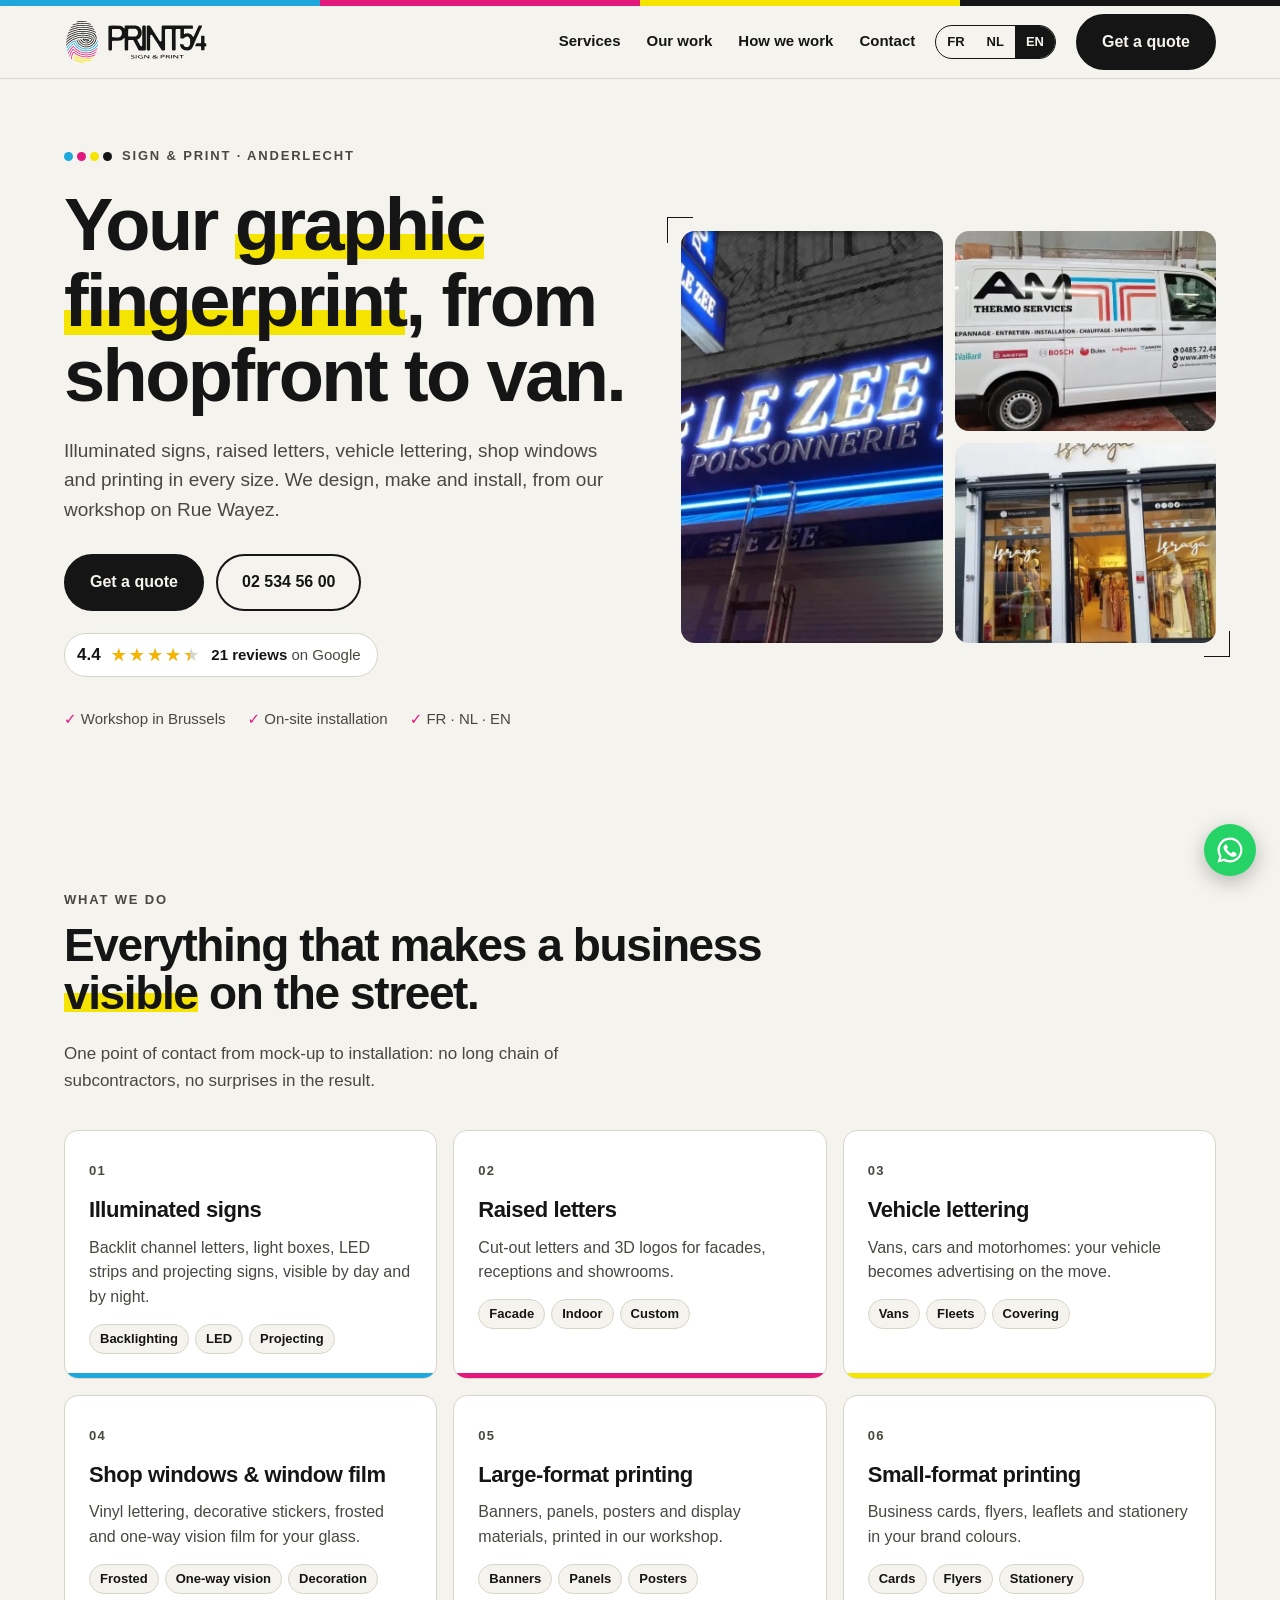
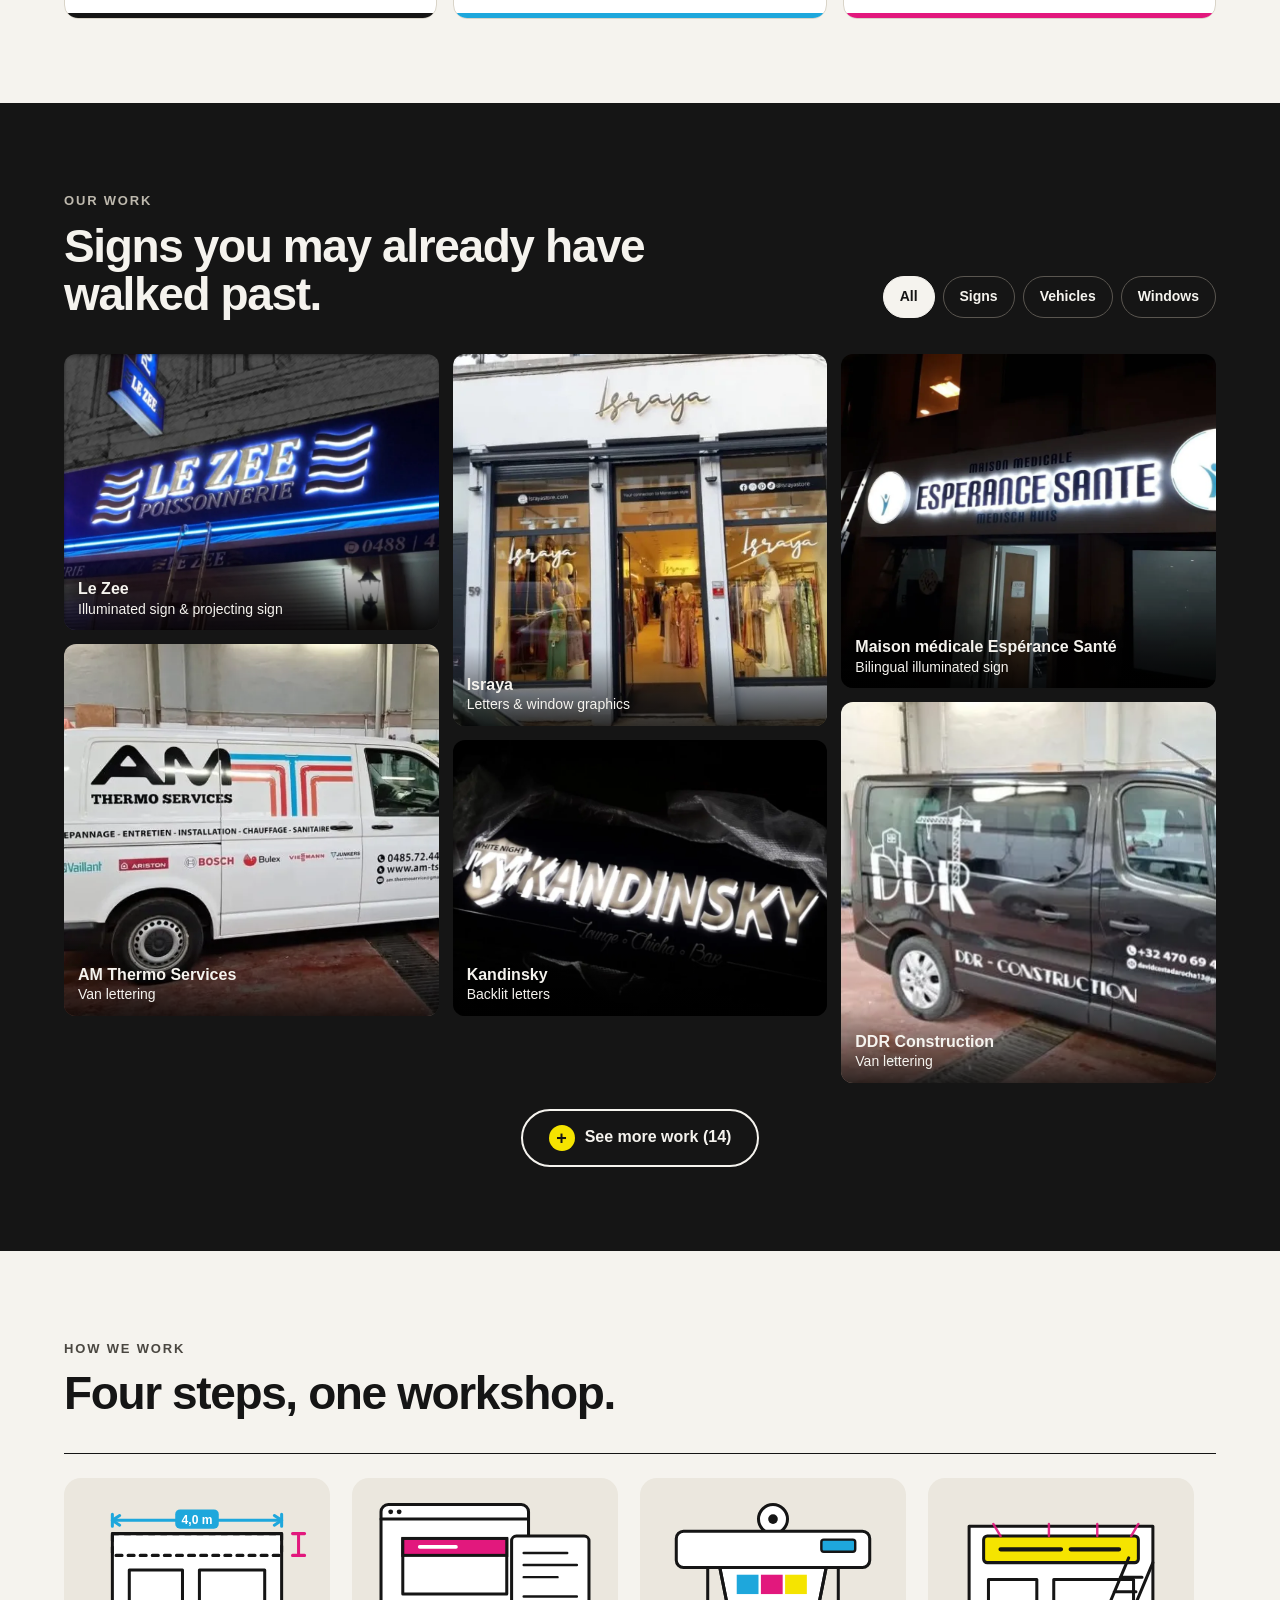
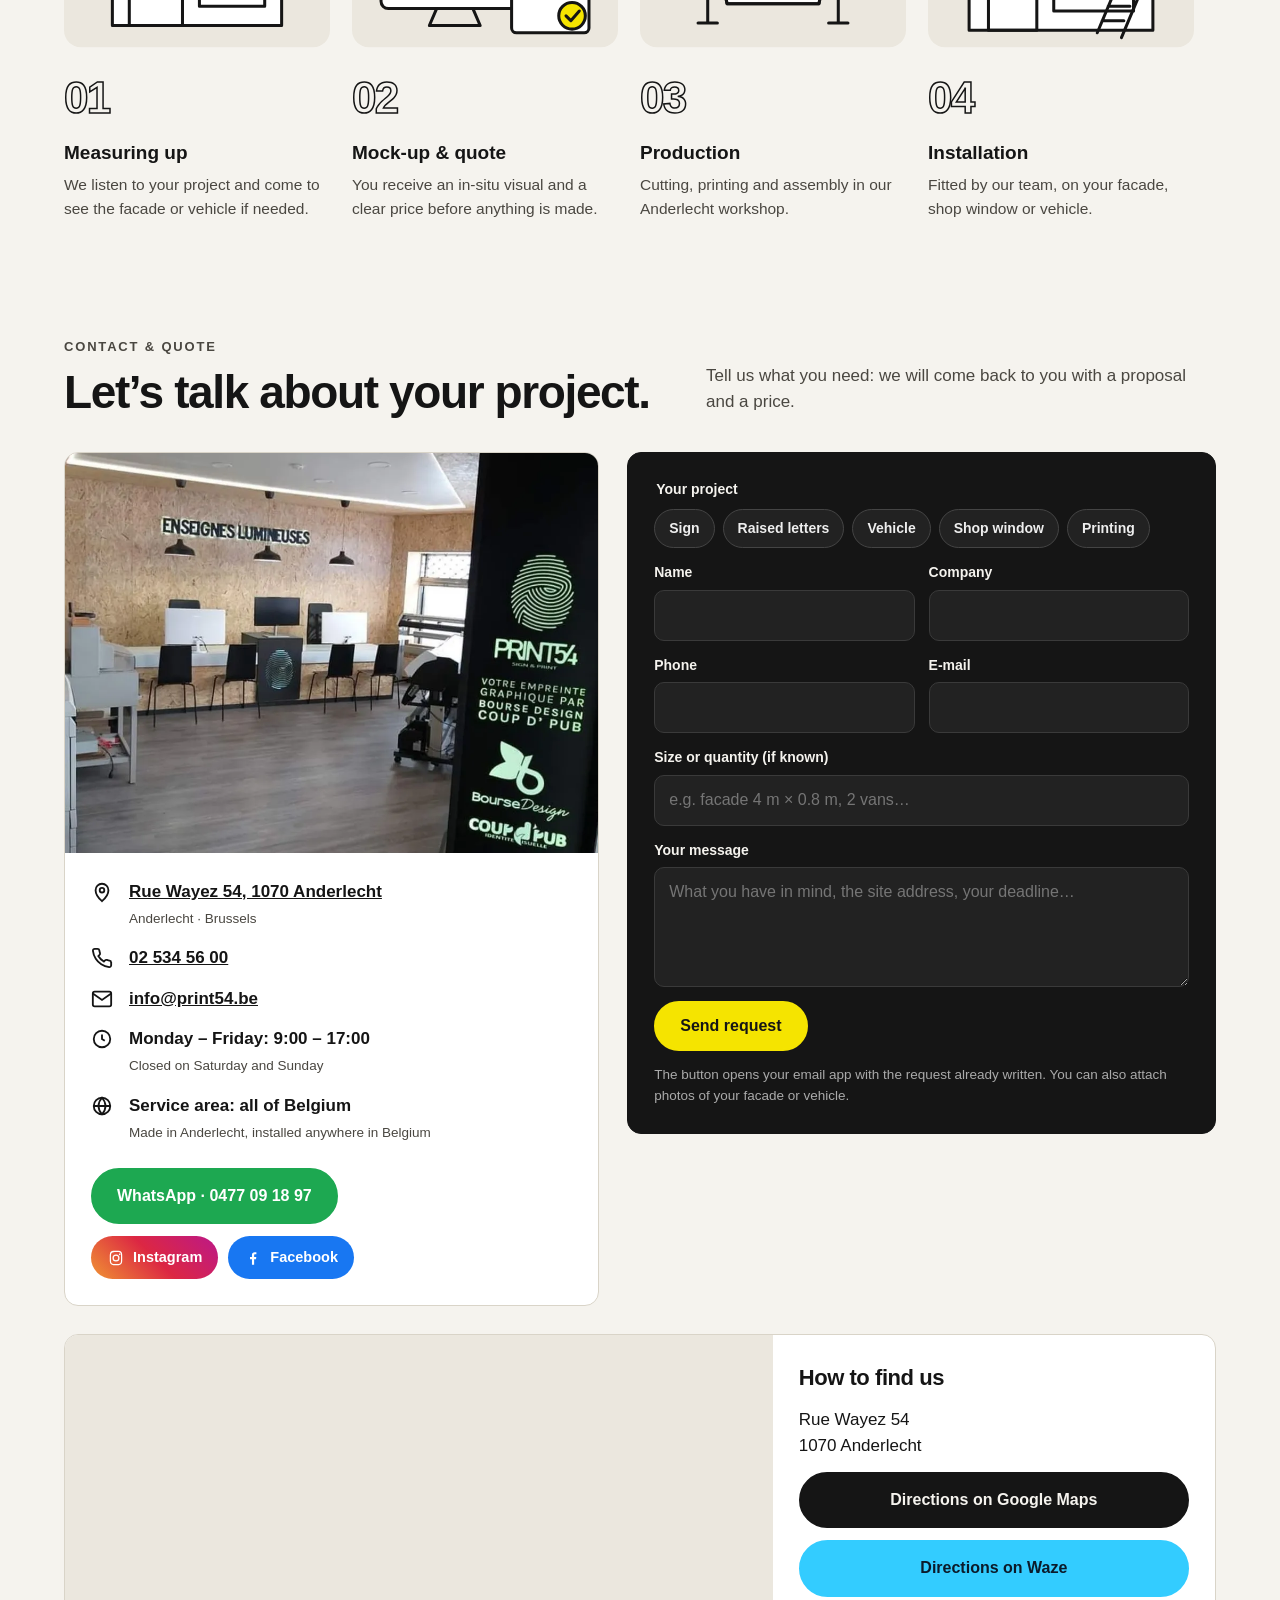
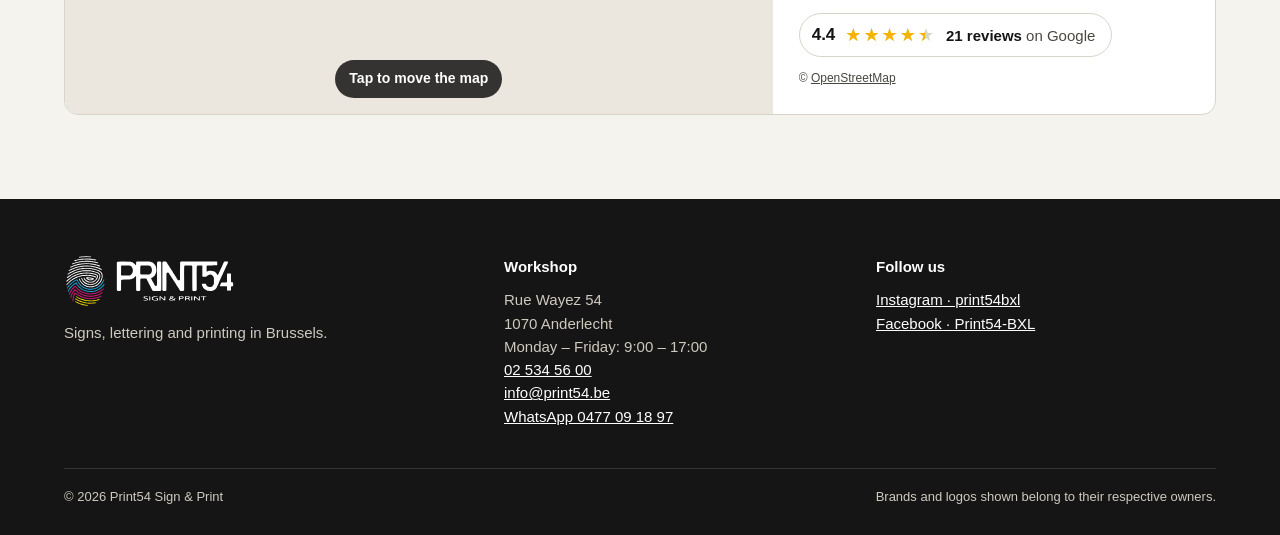
==== commit cfc1bd18: "V1 : WhatsApp qui vibre, bulle verte, Waze bleu, devis sur fond noir, zone Belgique, Instagram/Faceb" ====
--- a/index.html
+++ b/index.html
@@ -44,6 +44,7 @@
   "geo": {"@type":"GeoCoordinates","latitude":50.8361428,"longitude":4.3151683},
   "hasMap": "https://www.google.com/maps/place/?q=place_id:ChIJVXrYphvEw0cRHWjKTvQ2EU0",
   "areaServed": "Bruxelles",
+  "areaServed": {"@type": "Country", "name": "Belgium"},
   "sameAs": ["https://www.instagram.com/print54bxl/"]
 }
 </script>
@@ -216,10 +217,11 @@
 .wa-fab:hover{transform:scale(1.07)}
 .wa-fab svg{width:30px;height:30px}
 @media (min-width:761px){.wa-fab{width:52px;height:52px;right:24px;bottom:24px}}
-#intro{position:fixed;inset:0;z-index:100;background:#0f0f0f;display:flex;align-items:center;justify-content:center;cursor:pointer;animation:i-bg .4s ease 1.05s both,i-out .3s ease 1.5s both}
-#intro svg{width:min(72vw,520px);height:auto}
-#intro .lg{opacity:0;filter:drop-shadow(0 0 6px rgba(255,255,255,.75)) drop-shadow(0 0 22px rgba(30,167,220,.55));animation:i-fl .9s steps(1,end) .1s both,i-gl .4s ease 1.05s both}
-#intro .kf{fill:#fff;animation:i-kf .4s ease 1.05s both}
+#intro{position:fixed;inset:0;z-index:100;background:#0f0f0f;display:flex;align-items:center;justify-content:center;cursor:pointer;animation:i-bg .6s ease 1.6s both,i-out .4s ease 2.55s both}
+#intro svg{width:min(72vw,520px);height:auto;overflow:visible;transform-origin:50% 50%;animation:i-zoom .7s cubic-bezier(.55,0,.9,.35) 2.25s both}
+@keyframes i-zoom{0%{transform:scale(1);opacity:1}70%{opacity:1}100%{transform:scale(16);opacity:0}}
+#intro .lg{opacity:0;filter:drop-shadow(0 0 6px rgba(255,255,255,.75)) drop-shadow(0 0 22px rgba(30,167,220,.55));animation:i-fl 1.4s steps(1,end) .15s both,i-gl .6s ease 1.6s both}
+#intro .kf{fill:#fff;animation:i-kf .6s ease 1.6s both}
 #intro.skip{animation:i-out .25s ease both}
 @keyframes i-bg{to{background:#f5f3ee}}
 @keyframes i-out{to{opacity:0;visibility:hidden}}
@@ -252,13 +254,32 @@
   .gallery{columns:2;column-gap:10px}.work{margin-bottom:10px}
   .work figcaption{font-size:12px;padding:22px 9px 8px}.work figcaption b{font-size:13px}
 }
+
+/* Ajouts du 23/11/2026 */
+.wa-fab{animation:wa-vibre 4s ease-in-out 3.5s infinite}
+.wa-fab:hover{animation-play-state:paused}
+@keyframes wa-vibre{0%,82%,100%{transform:none}84%{transform:rotate(-14deg) scale(1.08)}86%{transform:rotate(12deg) scale(1.08)}88%{transform:rotate(-10deg) scale(1.08)}90%{transform:rotate(8deg) scale(1.05)}92%{transform:rotate(-4deg)}94%{transform:none}}
+.btn-wa{background:#1da851;color:#fff;border-color:#1da851}
+.btn-wa:hover{background:#178a43;border-color:#178a43;color:#fff}
+.btn-waze{background:#33ccff;color:#0b1b2b;border-color:#33ccff}
+.btn-waze:hover{background:#12b5ef;border-color:#12b5ef;color:#0b1b2b}
+.card-sombre{background:#151515;color:#f5f3ee;border-color:#151515}
+.card-sombre input,.card-sombre select,.card-sombre textarea{background:#222;border-color:#3a3a3a;color:#fff}
+.card-sombre input:focus,.card-sombre select:focus,.card-sombre textarea:focus{background:#2a2a2a;border-color:#f5e400}
+.card-sombre .chips span{background:#222;border-color:#444;color:#eee}
+.card-sombre .chips input:checked+span{background:#f5e400;color:#151515;border-color:#f5e400}
+.card-sombre .note{color:#aaa}
+.card-sombre .btn-ink{background:#f5e400;color:#151515;border-color:#f5e400}
+.reseaux{display:flex;flex-wrap:wrap;gap:10px;margin-top:12px}
+.reseaux a{display:inline-flex;align-items:center;gap:8px;padding:10px 16px;border-radius:999px;font-weight:700;font-size:14.5px;color:#fff;text-decoration:none}
+.reseaux svg{width:18px;height:18px;fill:currentColor}
+.r-insta{background:linear-gradient(45deg,#f09433,#dc2743 50%,#bc1888)}
+.r-fb{background:#1877f2}
 </style>
 </head>
 <body>
 <script>
 (function(){try{
-  if(matchMedia("(prefers-reduced-motion: reduce)").matches||sessionStorage.getItem("p54-intro"))return;
-  sessionStorage.setItem("p54-intro","1");
 }catch(e){return;}
 var d=document.createElement("div");d.id="intro";d.setAttribute("aria-hidden","true");
 d.innerHTML='<svg viewBox="-60 -60 1805 648"><g class="lg"><use class="kf" href="img/logo-layers.svg#Lk" transform="translate(-361 -96)"/><use href="img/logo-layers.svg#Lc" fill="#1ea7dc" transform="translate(-361 -96)"/><use href="img/logo-layers.svg#Lm" fill="#e2187d" transform="translate(-361 -96)"/><use href="img/logo-layers.svg#Ly" fill="#f5e400" transform="translate(-361 -96)"/><use class="kf" href="img/logo-layers.svg#Lw" transform="translate(493 58) scale(1.1637) translate(-66 -708)"/></g></svg>';
@@ -266,7 +287,7 @@
 function end(){if(d.parentNode)d.parentNode.removeChild(d);["click","keydown","touchstart","wheel"].forEach(function(t){removeEventListener(t,skip)});}
 function skip(){d.classList.add("skip");setTimeout(end,260);}
 ["click","keydown","touchstart","wheel"].forEach(function(t){addEventListener(t,skip,{once:true,passive:true})});
-setTimeout(end,1850);
+setTimeout(end,3000);
 })();
 </script>
 <a class="skip" href="#main" data-i18n="skip">Aller au contenu</a>
@@ -431,12 +452,19 @@
               <div><a href="mailto:info@print54.be">info@print54.be</a></div></li>
             <li><svg viewBox="0 0 24 24" fill="none" stroke="currentColor" stroke-width="2"><circle cx="12" cy="12" r="9"/><path d="M12 7v5l3 2"/></svg>
               <div><b data-i18n="c.hours.t">Lundi – vendredi : 9 h – 17 h</b><br><span class="note" data-i18n="c.hours.s">Fermé le samedi et le dimanche</span></div></li>
+            <li><svg viewBox="0 0 24 24" fill="none" stroke="currentColor" stroke-width="2"><circle cx="12" cy="12" r="9"/><path d="M3 12h18M12 3c2.5 2.7 3.8 5.7 3.8 9s-1.3 6.3-3.8 9c-2.5-2.7-3.8-5.7-3.8-9S9.5 5.7 12 3z"/></svg>
+              <div><b data-i18n="c.zone.t">Zone d'intervention : toute la Belgique</b><br><span class="note" data-i18n="c.zone.s">Fabrication à Anderlecht, pose partout en Belgique</span></div></li>
           </ul>
-          <p style="margin:22px 0 0" class="wa"><a class="btn btn-ink" id="wa-link" href="#" target="_blank" rel="noopener">WhatsApp · 0477 09 18 97</a></p>
+          <p style="margin:22px 0 0" class="wa"><a class="btn btn-wa" id="wa-link" href="#" target="_blank" rel="noopener">WhatsApp · 0477 09 18 97</a></p>
+          <div class="reseaux" aria-label="Réseaux sociaux">
+            <a class="r-insta" href="https://www.instagram.com/print54bxl/" target="_blank" rel="noopener"><svg viewBox="0 0 24 24" aria-hidden="true"><path d="M12 7.3a4.7 4.7 0 1 0 0 9.4 4.7 4.7 0 0 0 0-9.4zm0 7.7a3 3 0 1 1 0-6 3 3 0 0 1 0 6zm6-7.9a1.1 1.1 0 1 1-2.2 0 1.1 1.1 0 0 1 2.2 0zM12 4c2.2 0 2.4 0 3.3.1 2.2.1 3.2 1.1 3.3 3.3.1.9.1 1.1.1 3.3v2.6c0 2.2 0 2.4-.1 3.3-.1 2.2-1.1 3.2-3.3 3.3-.9.1-1.1.1-3.3.1s-2.4 0-3.3-.1c-2.2-.1-3.2-1.1-3.3-3.3C5.3 15.5 5.3 15.3 5.3 13v-2c0-2.2 0-2.4.1-3.3.1-2.2 1.1-3.2 3.3-3.3C9.6 4.3 9.8 4 12 4zm0-1.7c-2.3 0-2.6 0-3.4.1-3 .1-4.6 1.8-4.8 4.8-.1.8-.1 1.1-.1 3.4v2.8c0 2.3 0 2.6.1 3.4.1 3 1.8 4.6 4.8 4.8.8.1 1.1.1 3.4.1s2.6 0 3.4-.1c3-.1 4.6-1.8 4.8-4.8.1-.8.1-1.1.1-3.4v-2.8c0-2.3 0-2.6-.1-3.4-.1-3-1.8-4.6-4.8-4.8-.8-.1-1.1-.1-3.4-.1z"/></svg>Instagram</a>
+            <!-- TODO : remplacer par l'adresse exacte de la page Facebook Print54-BXL -->
+            <a class="r-fb" href="https://www.facebook.com/search/top?q=Print54-BXL" target="_blank" rel="noopener"><svg viewBox="0 0 24 24" aria-hidden="true"><path d="M13.5 21v-7.5h2.5l.4-3h-2.9V8.6c0-.9.3-1.5 1.5-1.5h1.5V4.4c-.3 0-1.2-.1-2.2-.1-2.2 0-3.7 1.3-3.7 3.8v2.4H8v3h2.6V21h2.9z"/></svg>Facebook</a>
+          </div>
         </div>
       </div>
 
-      <div class="card reveal"><div class="pad">
+      <div class="card card-sombre reveal"><div class="pad">
         <form id="quote" novalidate>
           <fieldset style="border:0;padding:0;margin:0">
             <legend style="font-weight:700;font-size:14px;margin-bottom:8px" data-i18n="q.type">Votre projet</legend>
@@ -473,7 +501,7 @@
         <h3 data-i18n="map.title">Comment venir</h3>
         <p style="margin:0">Rue Wayez 54<br>1070 Anderlecht</p>
         <a class="btn btn-ink" href="https://www.google.com/maps/dir/?api=1&amp;destination=Print54%2C+Rue+Wayez+54%2C+1070+Anderlecht&amp;destination_place_id=ChIJVXrYphvEw0cRHWjKTvQ2EU0" target="_blank" rel="noopener" data-i18n="map.google">Itinéraire Google Maps</a>
-        <a class="btn btn-line" href="https://waze.com/ul?ll=50.8361428%2C4.3151683&amp;navigate=yes" target="_blank" rel="noopener" data-i18n="map.waze">Itinéraire Waze</a>
+        <a class="btn btn-waze" href="https://waze.com/ul?ll=50.8361428%2C4.3151683&amp;navigate=yes" target="_blank" rel="noopener" data-i18n="map.waze">Itinéraire Waze</a>
         <div><a class="rating" style="margin-top:4px" href="https://search.google.com/local/reviews?placeid=ChIJVXrYphvEw0cRHWjKTvQ2EU0" target="_blank" rel="noopener" aria-label="4,4 / 5 – 21 avis Google" data-i18n-aria="rev.aria"><span class="score" data-i18n="rev.score">4,4</span><span class="stars" aria-hidden="true"><i style="width:88%"></i></span><span class="src" data-i18n-html="rev.src"><b>21 avis</b> Google</span></a></div>
         <span class="map-credit">© <a href="https://www.openstreetmap.org/copyright" target="_blank" rel="noopener">OpenStreetMap</a></span>
       </div>
@@ -548,7 +576,7 @@
   "m3.t":"Productie","m3.p":"Snijden, drukken en assembleren in ons atelier in Anderlecht.",
   "m4.t":"Plaatsing","m4.p":"Montage door ons team, op uw gevel, etalage of voertuig.",
   "c.kicker":"Contact & offerte","c.title":"Laten we over uw project praten.","c.lead":"Beschrijf wat u nodig heeft: wij komen terug met een voorstel en een prijs.",
-  "c.metro":"Anderlecht · Brussel","c.hours.t":"Maandag – vrijdag: 9 u – 17 u","c.hours.s":"Gesloten op zaterdag en zondag",
+  "c.metro":"Anderlecht · Brussel","c.hours.t":"Maandag – vrijdag: 9 u – 17 u","c.hours.s":"Gesloten op zaterdag en zondag","c.zone.t":"Werkgebied: heel België","c.zone.s":"Gemaakt in Anderlecht, geplaatst in heel België",
   "q.type":"Uw project","q.t1":"Gevelreclame","q.t2":"Reliëfletters","q.t3":"Voertuig","q.t4":"Etalage","q.t5":"Drukwerk",
   "q.name":"Naam","q.company":"Bedrijf","q.phone":"Telefoon","q.size":"Afmetingen of aantal (indien gekend)","q.size.ph":"bv. gevel 4 m × 0,8 m, 2 bestelwagens…",
   "q.msg":"Uw bericht","q.msg.ph":"Wat u voor ogen heeft, het adres van de werf, uw timing…","q.send":"Aanvraag versturen",
@@ -581,7 +609,7 @@
   "m3.t":"Production","m3.p":"Cutting, printing and assembly in our Anderlecht workshop.",
   "m4.t":"Installation","m4.p":"Fitted by our team, on your facade, shop window or vehicle.",
   "c.kicker":"Contact & quote","c.title":"Let’s talk about your project.","c.lead":"Tell us what you need: we will come back to you with a proposal and a price.",
-  "c.metro":"Anderlecht · Brussels","c.hours.t":"Monday – Friday: 9:00 – 17:00","c.hours.s":"Closed on Saturday and Sunday",
+  "c.metro":"Anderlecht · Brussels","c.hours.t":"Monday – Friday: 9:00 – 17:00","c.hours.s":"Closed on Saturday and Sunday","c.zone.t":"Service area: all of Belgium","c.zone.s":"Made in Anderlecht, installed anywhere in Belgium",
   "q.type":"Your project","q.t1":"Sign","q.t2":"Raised letters","q.t3":"Vehicle","q.t4":"Shop window","q.t5":"Printing",
   "q.name":"Name","q.company":"Company","q.phone":"Phone","q.size":"Size or quantity (if known)","q.size.ph":"e.g. facade 4 m × 0.8 m, 2 vans…",
   "q.msg":"Your message","q.msg.ph":"What you have in mind, the site address, your deadline…","q.send":"Send request",
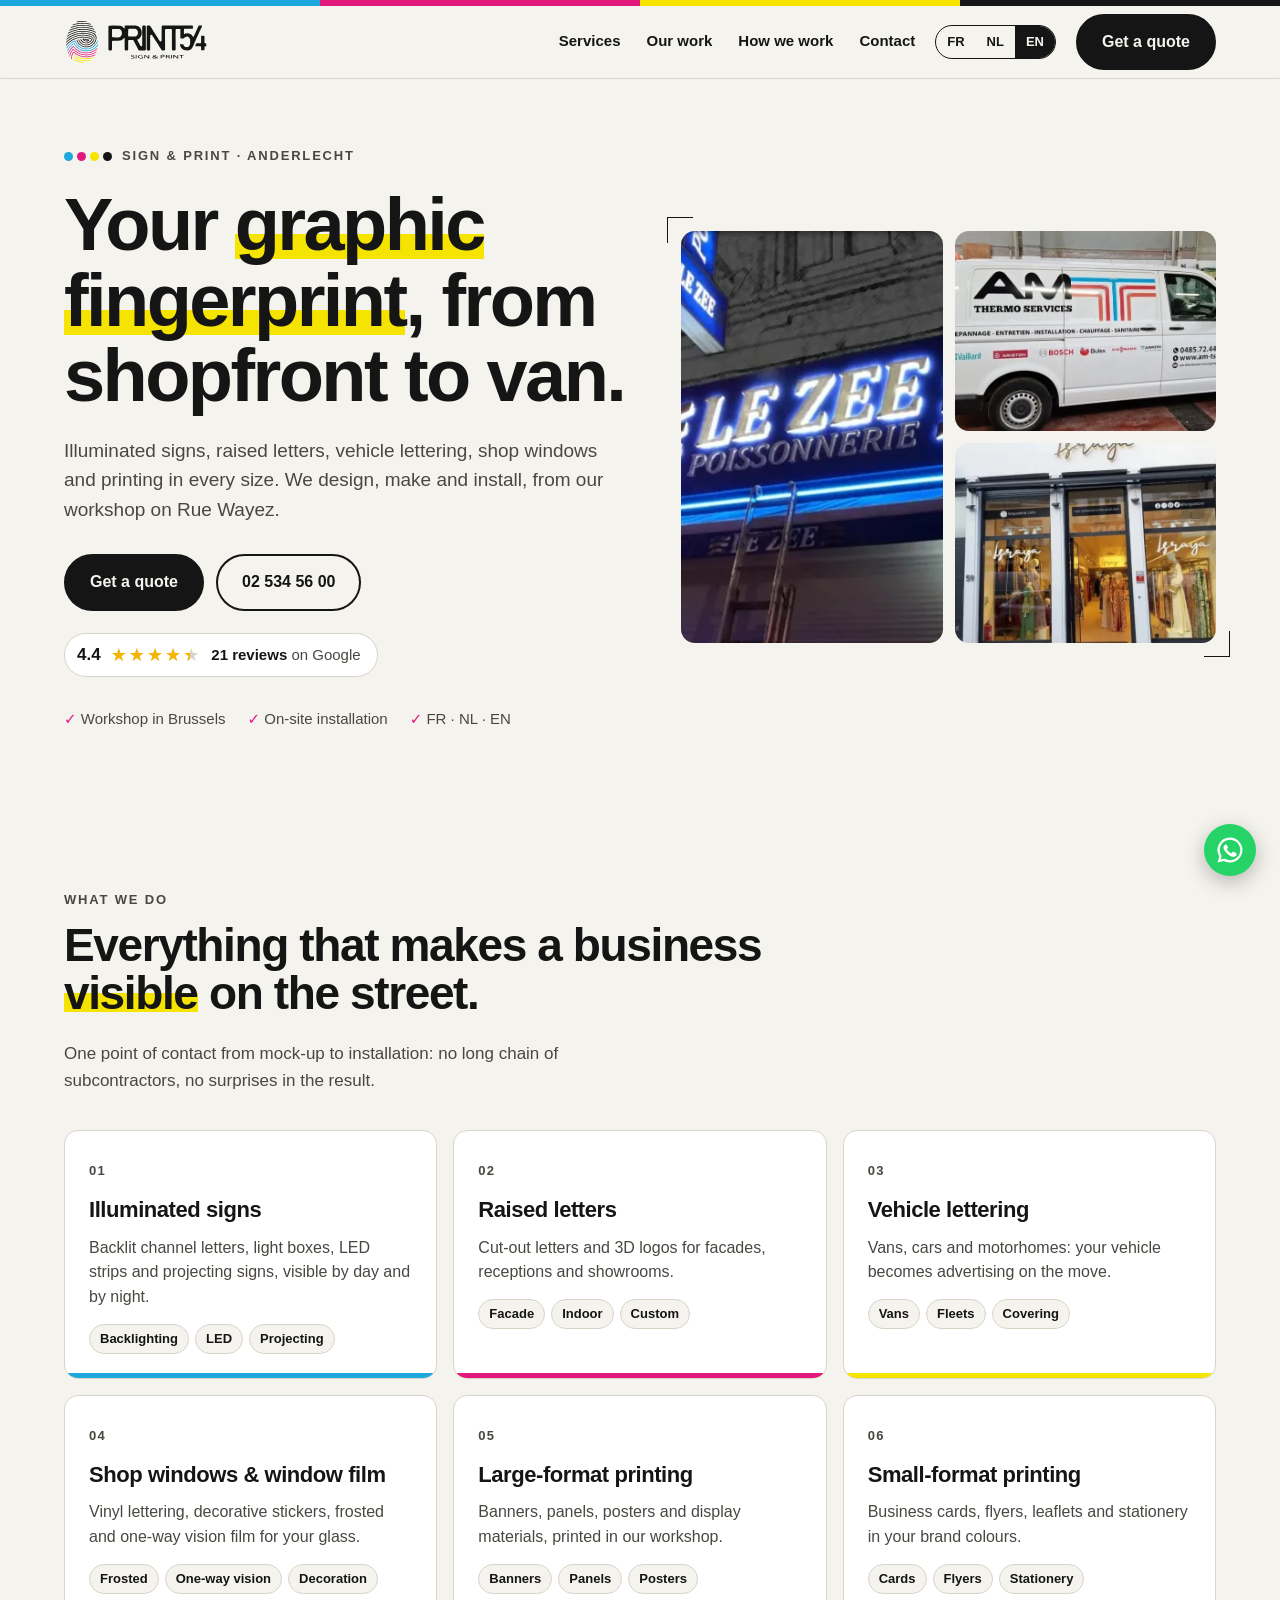
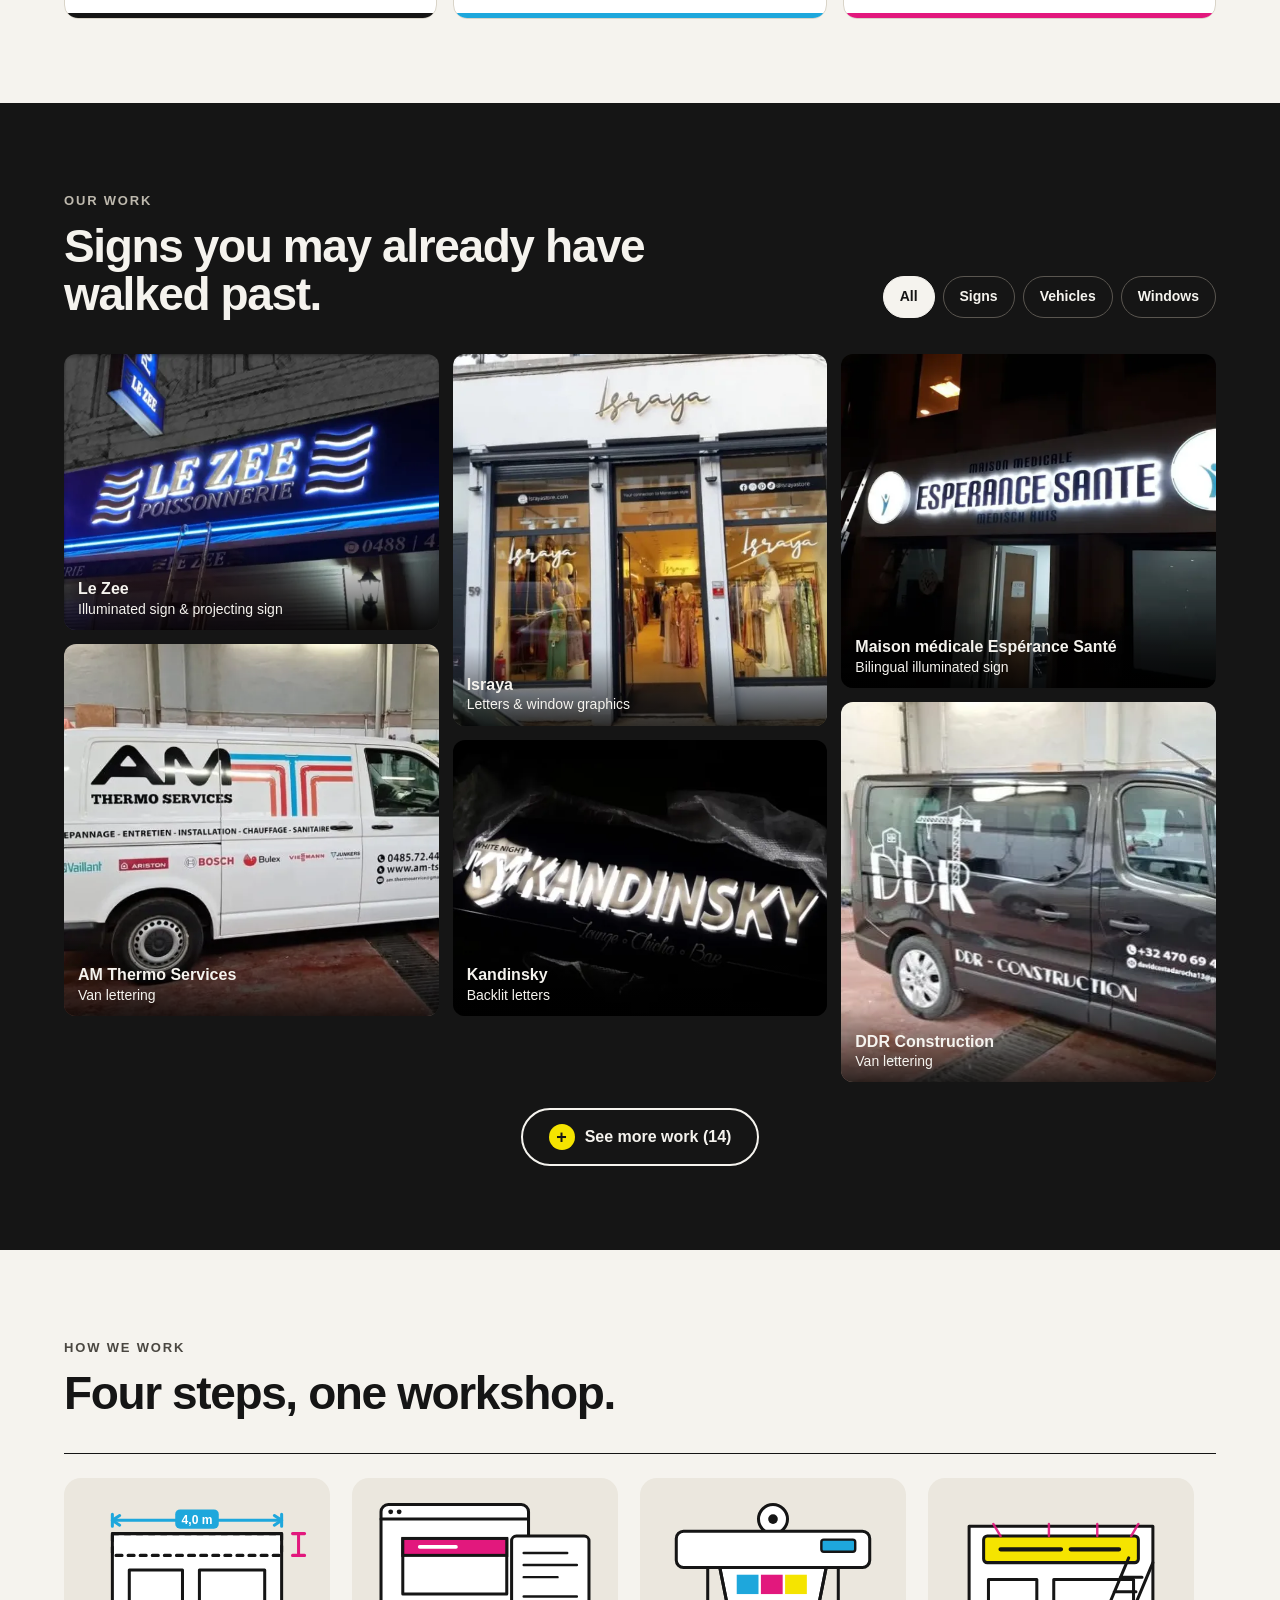
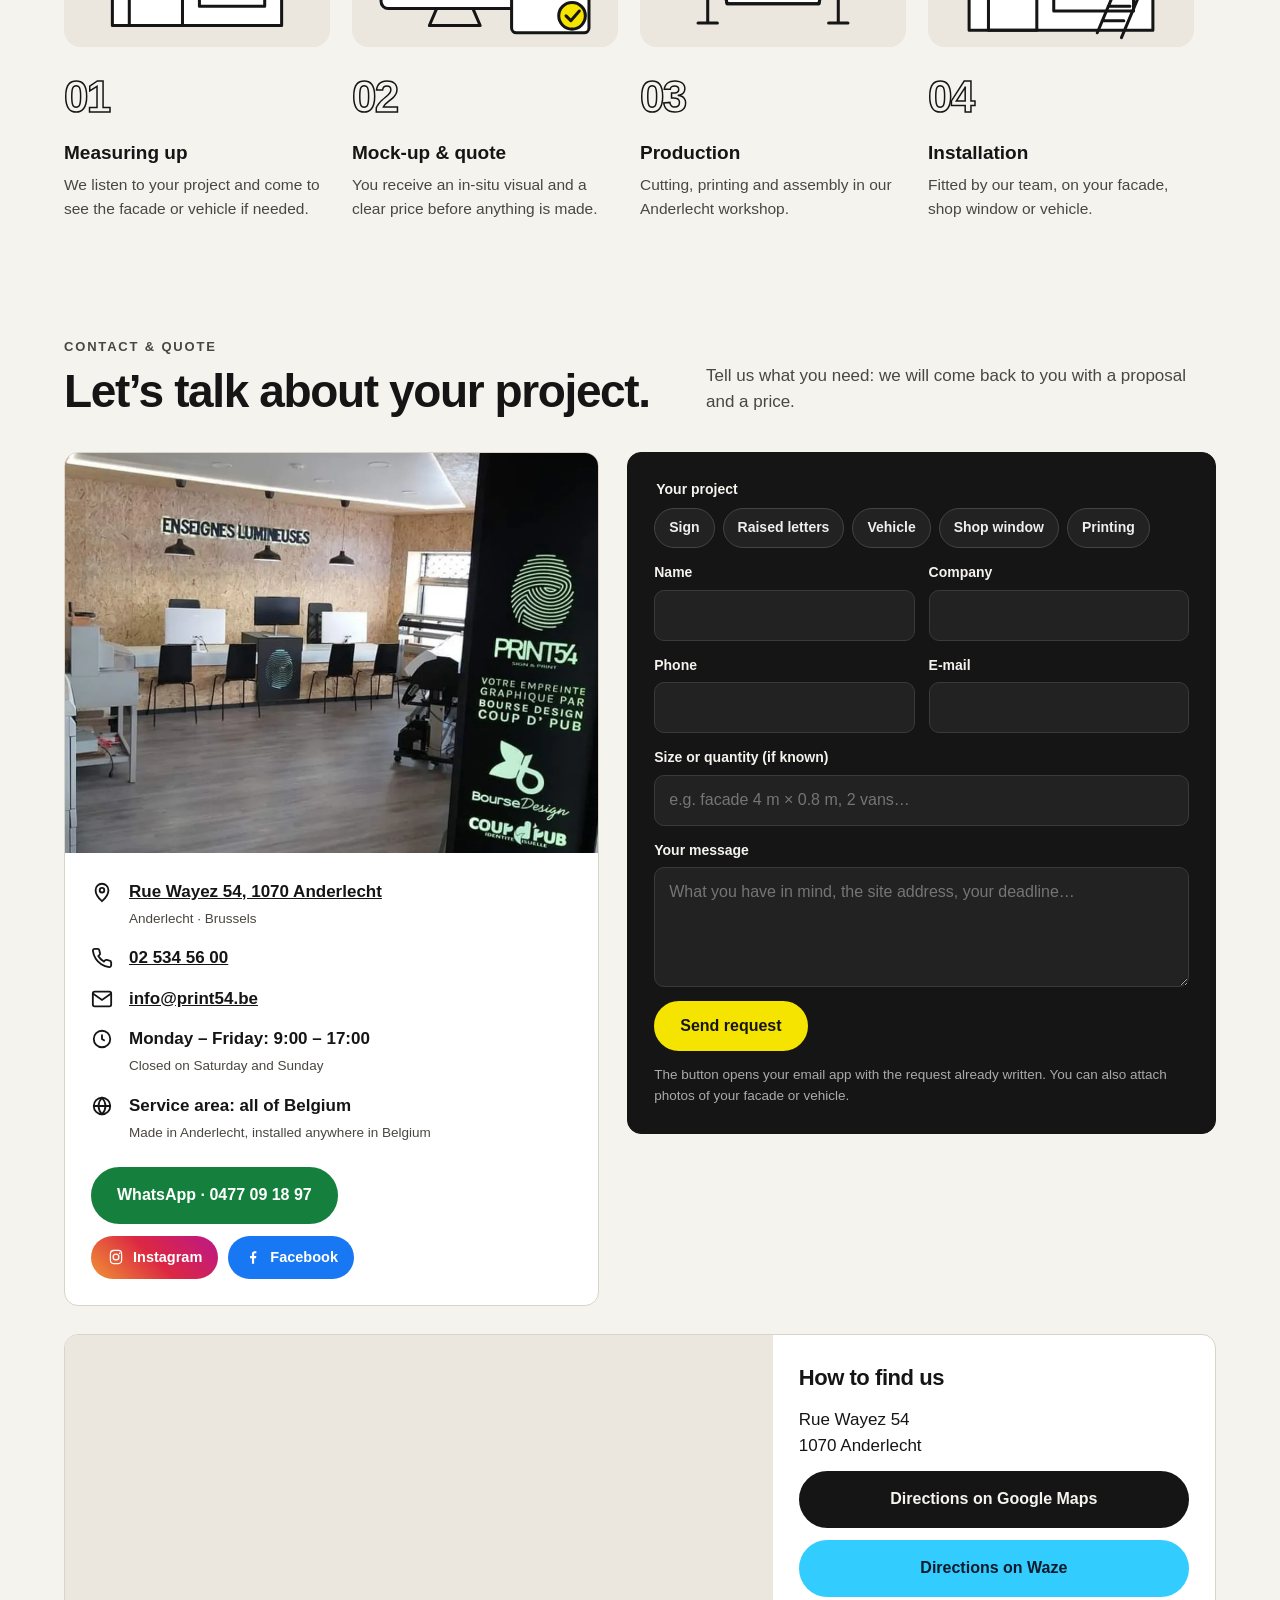
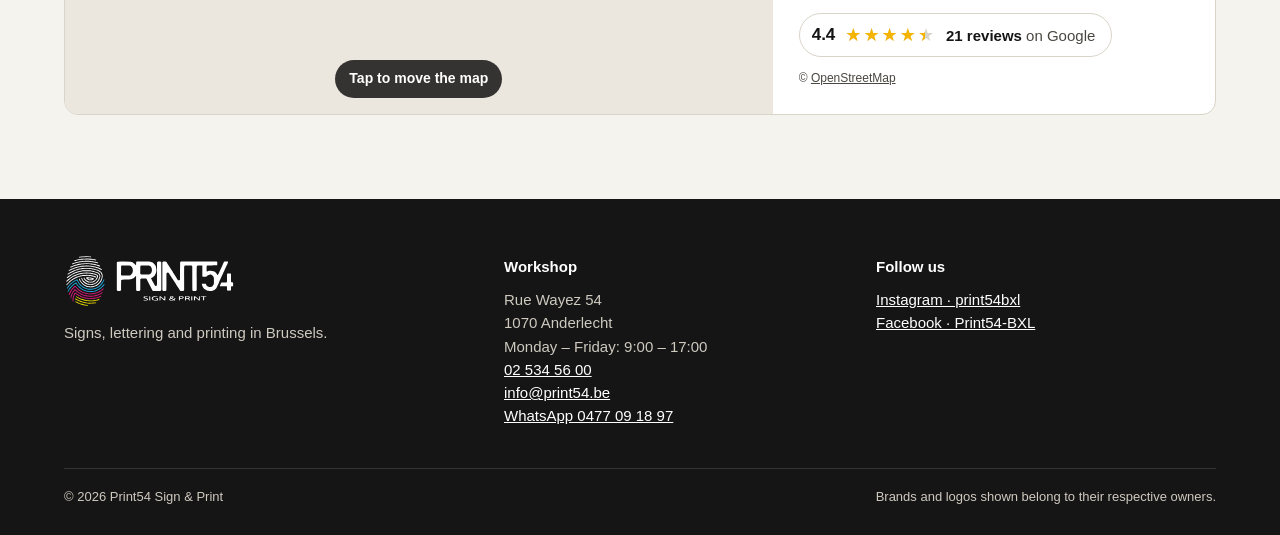
==== commit b387bcac: "V1 : accessibilité, photos allégées sur mobile, référencement (robots, sitemap, llms.txt, 404) - Bou" ====
--- a/index.html
+++ b/index.html
@@ -4,8 +4,8 @@
 <meta charset="utf-8">
 <meta name="viewport" content="width=device-width, initial-scale=1">
 <meta name="robots" content="noindex, nofollow"><!-- version de test : retirer cette ligne pour la mise en ligne sur print54.be -->
-<title>Print54 · Enseignes lumineuses, lettrage véhicule et impression à Anderlecht (Bruxelles)</title>
-<meta name="description" content="Print54 Sign &amp; Print, atelier à Anderlecht : enseignes lumineuses, lettres en relief, lettrage de véhicules, vitrophanie et impression grand et petit format. Devis rapide.">
+<title>Enseignes &amp; lettrage de véhicules à Bruxelles | Print54</title>
+<meta name="description" content="Atelier d’enseignes à Anderlecht : enseignes lumineuses, lettres en relief, lettrage de véhicules, vitrophanie et impression. Pose dans toute la Belgique.">
 <link rel="canonical" href="https://whiteshade15.github.io/print54/">
 <link rel="icon" href="img/favicon.svg" type="image/svg+xml">
 <link rel="apple-touch-icon" href="img/apple-touch-icon.png">
@@ -256,11 +256,13 @@
 }
 
 /* Ajouts du 23/11/2026 */
+button:focus-visible,a:focus-visible,iframe:focus-visible{outline:3px solid #e2187d;outline-offset:3px}
+.work>figure{margin:0;display:contents}
 .wa-fab{animation:wa-vibre 4s ease-in-out 3.5s infinite}
 .wa-fab:hover{animation-play-state:paused}
 @keyframes wa-vibre{0%,82%,100%{transform:none}84%{transform:rotate(-14deg) scale(1.08)}86%{transform:rotate(12deg) scale(1.08)}88%{transform:rotate(-10deg) scale(1.08)}90%{transform:rotate(8deg) scale(1.05)}92%{transform:rotate(-4deg)}94%{transform:none}}
-.btn-wa{background:#1da851;color:#fff;border-color:#1da851}
-.btn-wa:hover{background:#178a43;border-color:#178a43;color:#fff}
+.btn-wa{background:#15803d;color:#fff;border-color:#15803d}
+.btn-wa:hover{background:#166534;border-color:#166534;color:#fff}
 .btn-waze{background:#33ccff;color:#0b1b2b;border-color:#33ccff}
 .btn-waze:hover{background:#12b5ef;border-color:#12b5ef;color:#0b1b2b}
 .card-sombre{background:#151515;color:#f5f3ee;border-color:#151515}
@@ -331,7 +333,7 @@
     </div>
     <div class="collage">
       <span class="mark tl" aria-hidden="true"></span><span class="mark br" aria-hidden="true"></span>
-      <figure><img src="img/le-zee.webp" alt="Enseigne lumineuse de la poissonnerie Le Zee, de nuit" loading="eager" fetchpriority="high"></figure>
+      <figure><img src="img/le-zee.webp" srcset="img/le-zee-640.webp 640w, img/le-zee.webp 1000w" sizes="(max-width:760px) 60vw, 25vw" alt="Enseigne lumineuse de la poissonnerie Le Zee, de nuit" loading="eager" fetchpriority="high"></figure>
       <figure><img src="img/am-thermo.webp" alt="Lettrage d’une camionnette AM Thermo Services"></figure>
       <figure><img src="img/israya-facade.webp" alt="Façade et vitrines de la boutique Israya"></figure>
     </div>
@@ -646,8 +648,9 @@
 const gal=document.getElementById("gallery");let filter="all";let expanded=false;const SHOW=6;
 const moreBtn=document.getElementById("more-btn");
 function renderGallery(){
-  gal.innerHTML=WORKS.map(([f,name,cat,fr_,nl,en])=>`<figure class="work" tabindex="0" role="button" aria-label="${pick("Agrandir :","Vergroten:","Enlarge:")} ${name}" data-cat="${cat}">
-    <img src="img/${f}.webp" alt="${name} — ${pick(fr_,nl,en)}" loading="lazy"><figcaption><b>${name==="Salon de coiffure"?pick(name,"Kapsalon","Hair salon"):name}</b>${pick(fr_,nl,en)}</figcaption></figure>`).join("");
+  const BIG=new Set(["chicken-ky", "ecowayez", "enata", "esperance-sante", "fitroom", "gala", "kandinsky", "le-30", "le-zee", "mister-pepe", "multinvest", "orca-sanitaire", "showroom", "velo-goffeau"]);
+  gal.innerHTML=WORKS.map(([f,name,cat,fr_,nl,en])=>`<div class="work" tabindex="0" role="button" aria-label="${pick("Agrandir :","Vergroten:","Enlarge:")} ${name}" data-cat="${cat}"><figure>
+    <img src="img/${f}.webp"${BIG.has(f)?` srcset="img/${f}-640.webp 640w, img/${f}.webp 1000w" sizes="(max-width:760px) 50vw, 30vw"`:""} alt="${name} — ${pick(fr_,nl,en)}" loading="lazy"><figcaption><b>${name==="Salon de coiffure"?pick(name,"Kapsalon","Hair salon"):name}</b>${pick(fr_,nl,en)}</figcaption></figure></div>`).join("");
   applyView();
 }
 function applyView(){
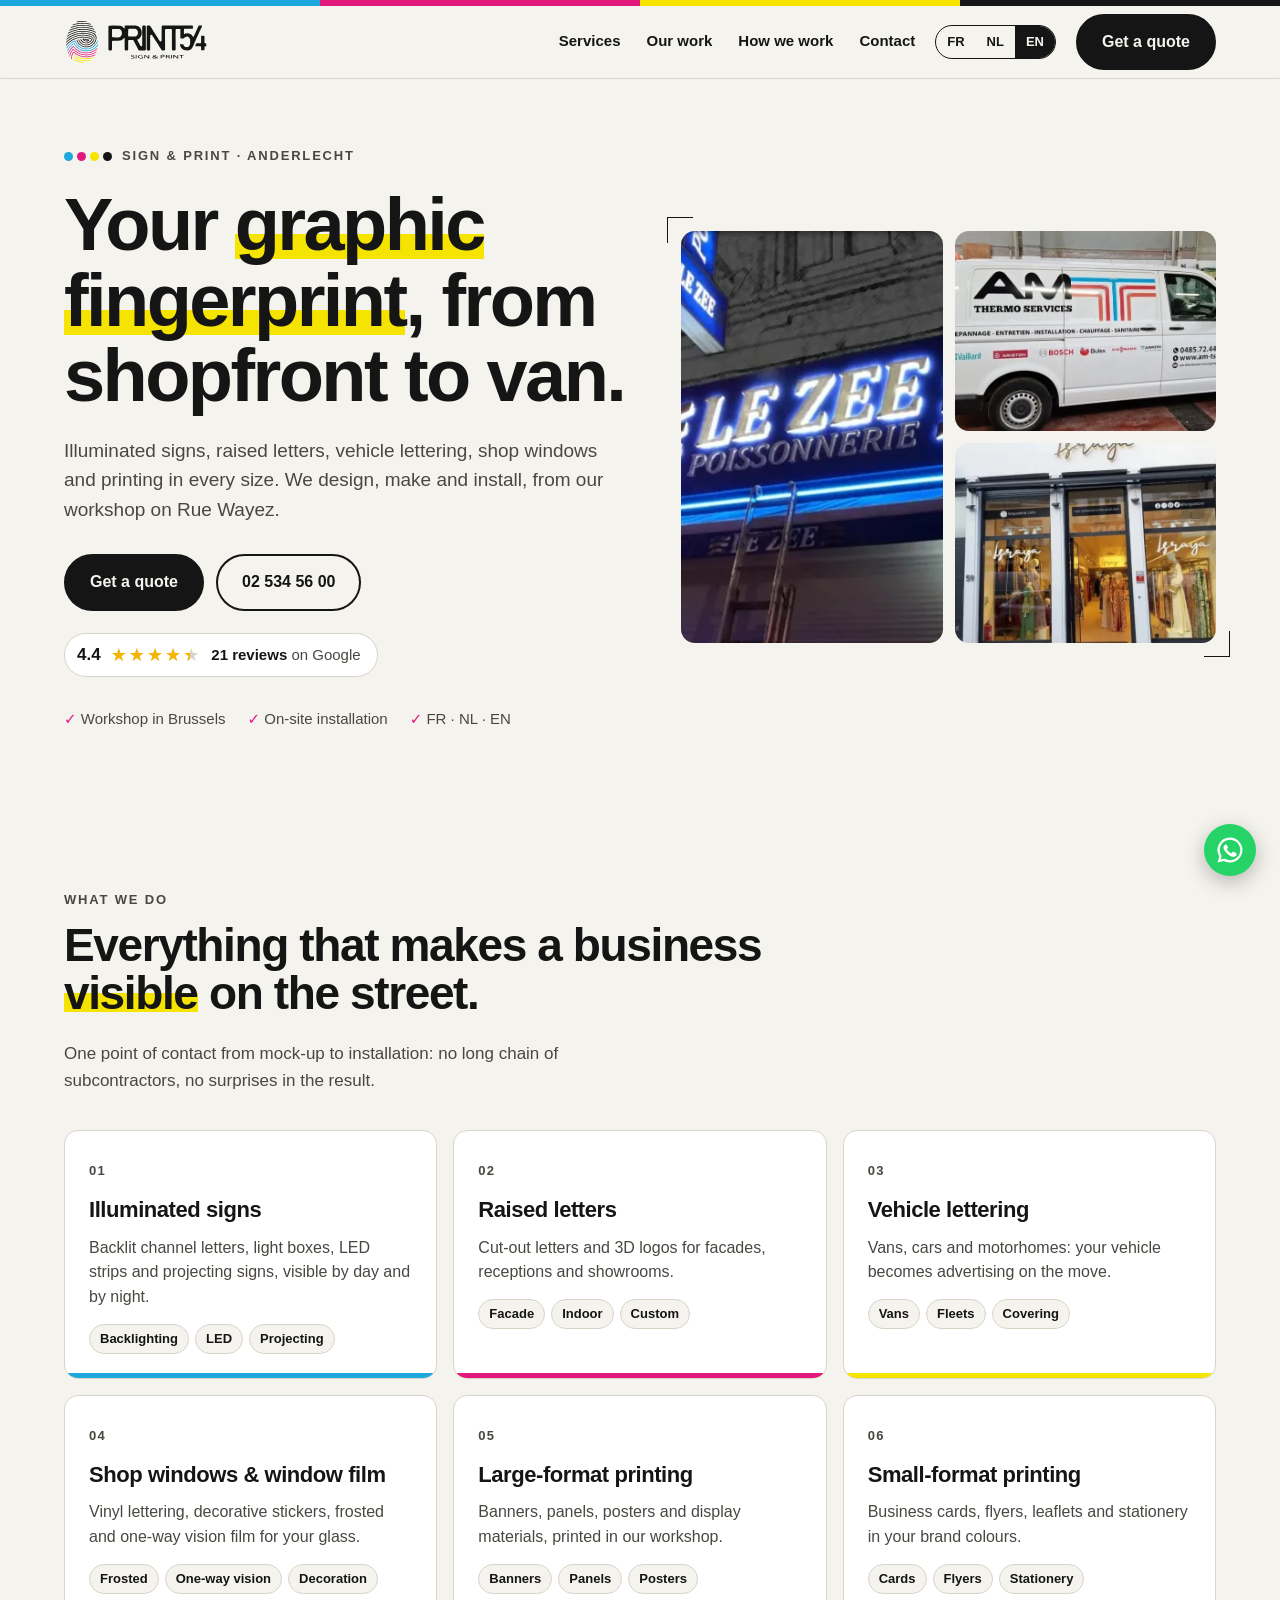
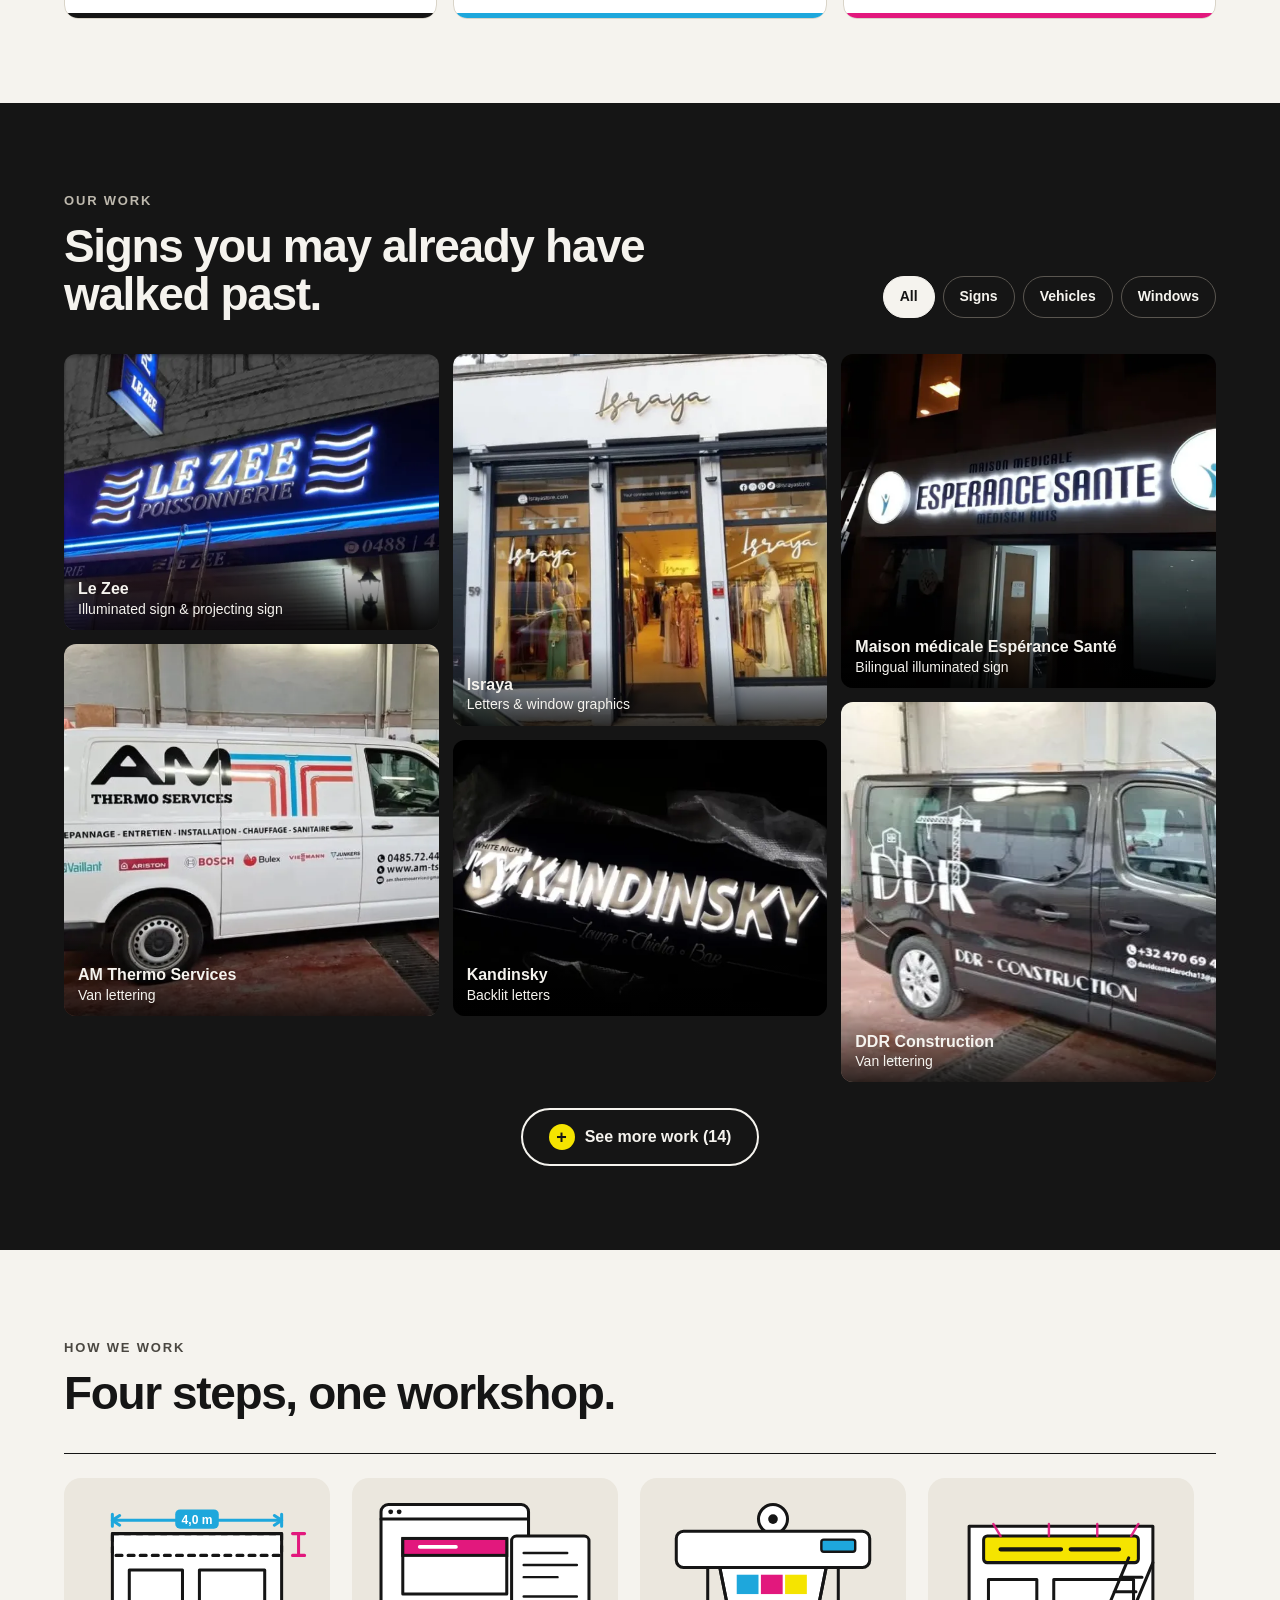
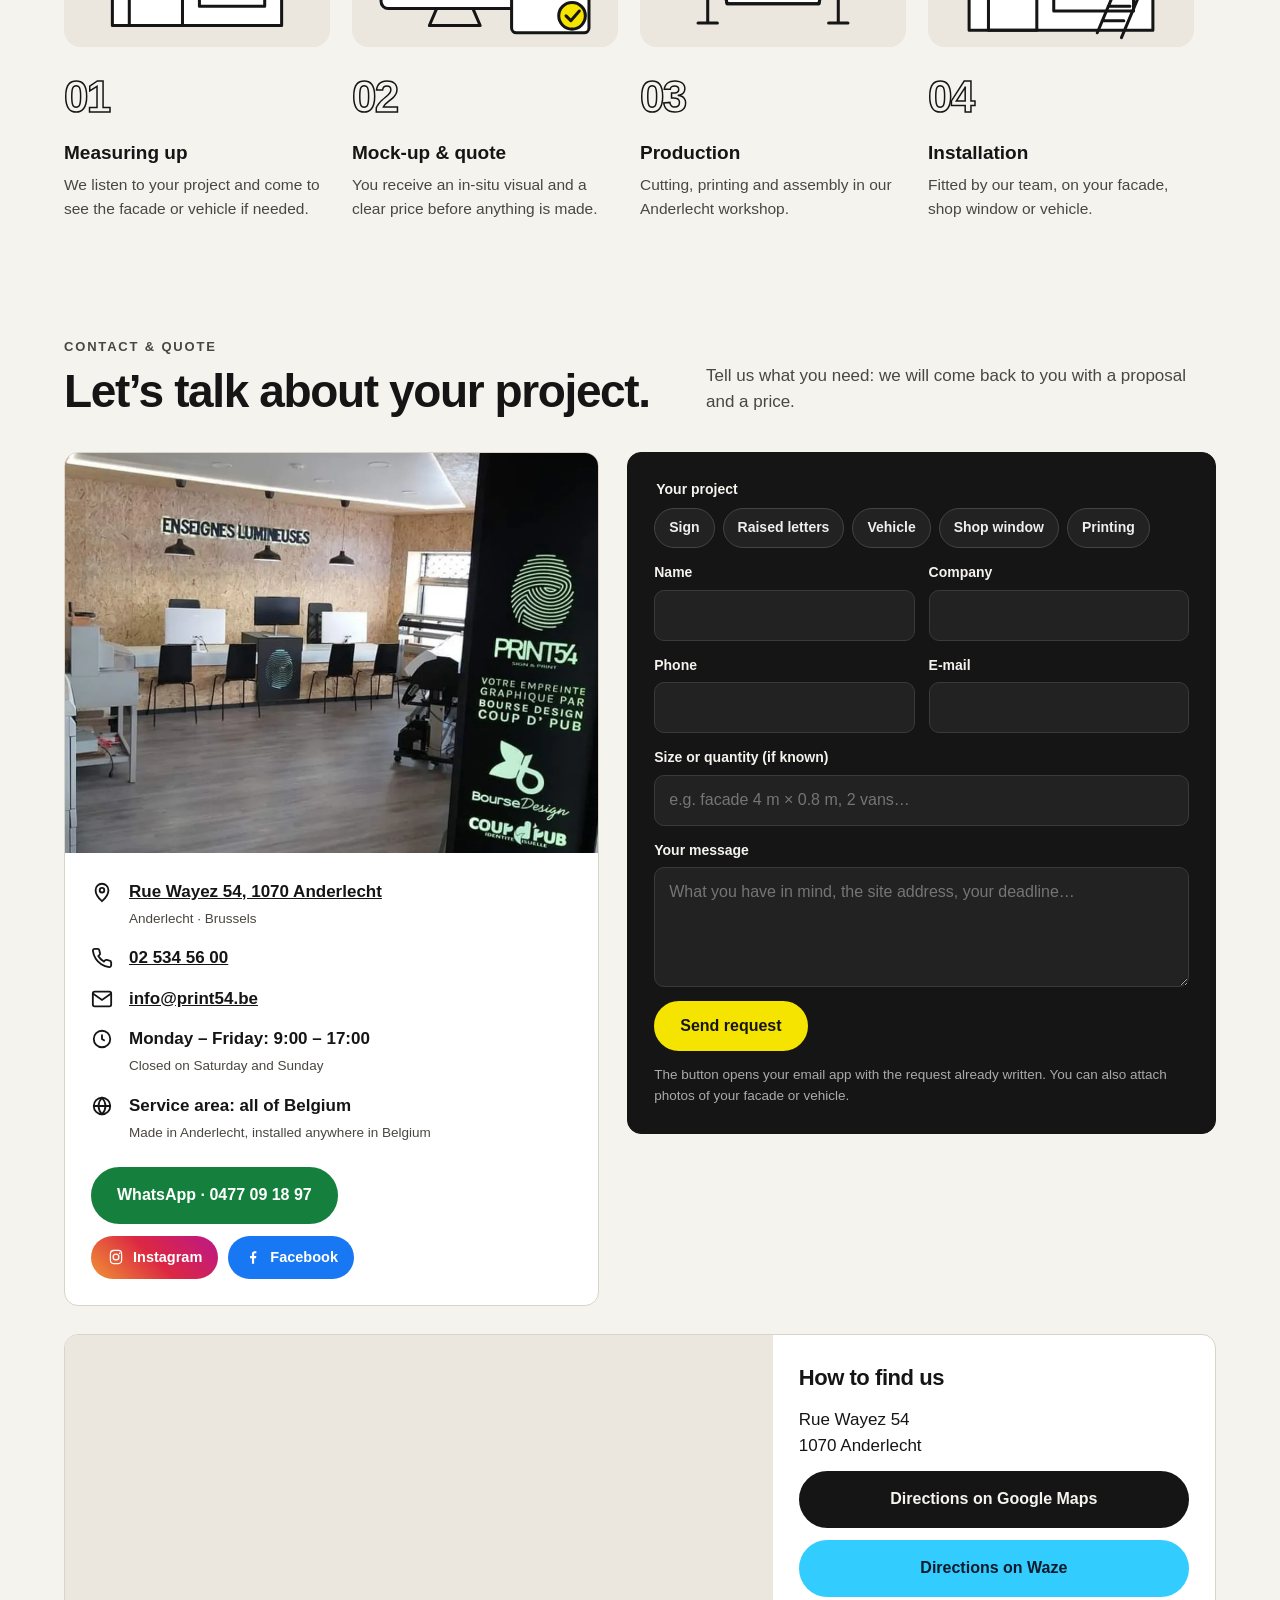
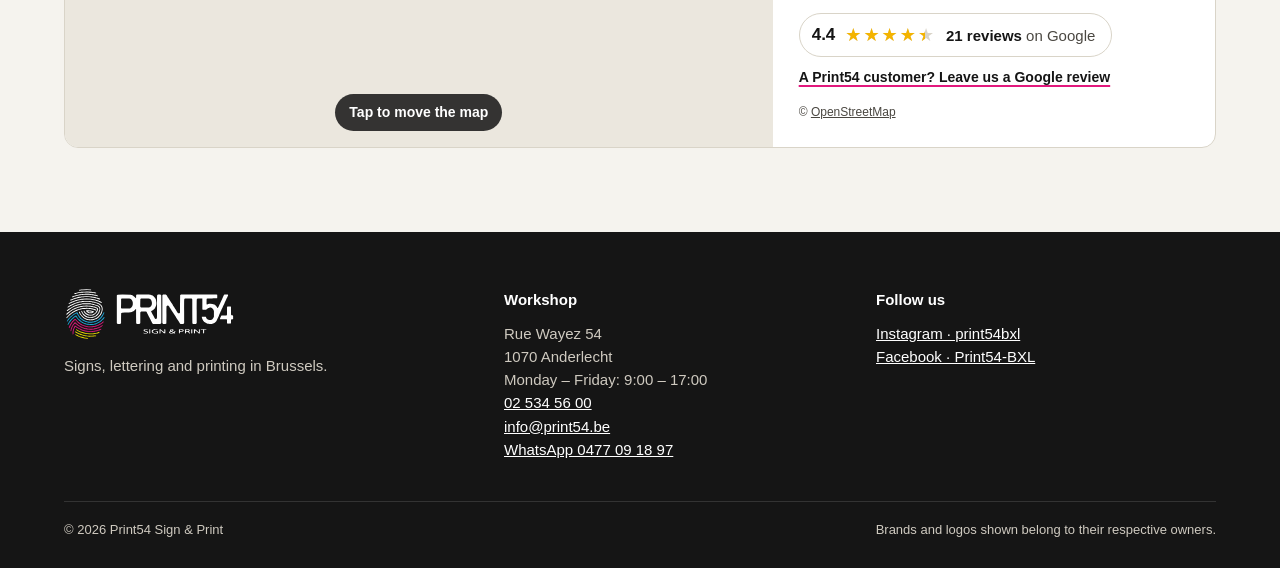
==== commit f26bebb8: "Lien « Laisser un avis Google » sous la note (FR/NL/EN) Co-Authored-By: Claude Opus 5.5 <noreply@ant" ====
--- a/index.html
+++ b/index.html
@@ -256,6 +256,7 @@
 }
 
 /* Ajouts du 23/11/2026 */
+.avis-lien{display:inline-block;margin-top:10px;font-size:14px;font-weight:600;color:var(--ink);text-decoration:underline;text-decoration-color:#e2187d;text-decoration-thickness:2px;text-underline-offset:3px}
 button:focus-visible,a:focus-visible,iframe:focus-visible{outline:3px solid #e2187d;outline-offset:3px}
 .work>figure{margin:0;display:contents}
 .wa-fab{animation:wa-vibre 4s ease-in-out 3.5s infinite}
@@ -504,7 +505,8 @@
         <p style="margin:0">Rue Wayez 54<br>1070 Anderlecht</p>
         <a class="btn btn-ink" href="https://www.google.com/maps/dir/?api=1&amp;destination=Print54%2C+Rue+Wayez+54%2C+1070+Anderlecht&amp;destination_place_id=ChIJVXrYphvEw0cRHWjKTvQ2EU0" target="_blank" rel="noopener" data-i18n="map.google">Itinéraire Google Maps</a>
         <a class="btn btn-waze" href="https://waze.com/ul?ll=50.8361428%2C4.3151683&amp;navigate=yes" target="_blank" rel="noopener" data-i18n="map.waze">Itinéraire Waze</a>
-        <div><a class="rating" style="margin-top:4px" href="https://search.google.com/local/reviews?placeid=ChIJVXrYphvEw0cRHWjKTvQ2EU0" target="_blank" rel="noopener" aria-label="4,4 / 5 – 21 avis Google" data-i18n-aria="rev.aria"><span class="score" data-i18n="rev.score">4,4</span><span class="stars" aria-hidden="true"><i style="width:88%"></i></span><span class="src" data-i18n-html="rev.src"><b>21 avis</b> Google</span></a></div>
+        <div><a class="rating" style="margin-top:4px" href="https://search.google.com/local/reviews?placeid=ChIJVXrYphvEw0cRHWjKTvQ2EU0" target="_blank" rel="noopener" aria-label="4,4 / 5 – 21 avis Google" data-i18n-aria="rev.aria"><span class="score" data-i18n="rev.score">4,4</span><span class="stars" aria-hidden="true"><i style="width:88%"></i></span><span class="src" data-i18n-html="rev.src"><b>21 avis</b> Google</span></a>
+        <a class="avis-lien" href="https://search.google.com/local/writereview?placeid=ChIJVXrYphvEw0cRHWjKTvQ2EU0" target="_blank" rel="noopener" data-i18n="rev.write">Client de Print54 ? Laissez un avis sur Google</a></div>
         <span class="map-credit">© <a href="https://www.openstreetmap.org/copyright" target="_blank" rel="noopener">OpenStreetMap</a></span>
       </div>
     </div>
@@ -586,7 +588,7 @@
   "q.err":"Vul uw naam, telefoon en bericht in.",
   "f.about":"Gevelreclame, belettering en drukwerk in Brussel.","f.where":"Atelier","f.follow":"Volg ons",
   "f.legal":"De getoonde merken en logo’s behoren toe aan hun respectieve eigenaars.",
-  "lb.close":"Sluiten","rev.score":"4,4","rev.src":"<b>21 reviews</b> op Google","rev.aria":"4,4 / 5 – 21 Google-reviews","map.activate":"Tik om de kaart te verschuiven","map.title":"Zo vindt u ons","map.google":"Route via Google Maps","map.waze":"Route via Waze"
+  "lb.close":"Sluiten","rev.score":"4,4","rev.src":"<b>21 reviews</b> op Google","rev.aria":"4,4 / 5 – 21 Google-reviews","rev.write":"Klant van Print54? Laat een review achter op Google","map.activate":"Tik om de kaart te verschuiven","map.title":"Zo vindt u ons","map.google":"Route via Google Maps","map.waze":"Route via Waze"
  },
  en:{
   "skip":"Skip to content","nav.services":"Services","nav.work":"Our work","nav.method":"How we work","nav.contact":"Contact","menu":"Menu",
@@ -619,7 +621,7 @@
   "q.err":"Please fill in your name, phone and message.",
   "f.about":"Signs, lettering and printing in Brussels.","f.where":"Workshop","f.follow":"Follow us",
   "f.legal":"Brands and logos shown belong to their respective owners.",
-  "lb.close":"Close","rev.score":"4.4","rev.src":"<b>21 reviews</b> on Google","rev.aria":"4.4 / 5 – 21 Google reviews","map.activate":"Tap to move the map","map.title":"How to find us","map.google":"Directions on Google Maps","map.waze":"Directions on Waze"
+  "lb.close":"Close","rev.score":"4.4","rev.src":"<b>21 reviews</b> on Google","rev.aria":"4.4 / 5 – 21 Google reviews","rev.write":"A Print54 customer? Leave us a Google review","map.activate":"Tap to move the map","map.title":"How to find us","map.google":"Directions on Google Maps","map.waze":"Directions on Waze"
  }
 };
 const FR_ERR="Merci d’indiquer votre nom, votre téléphone et votre message.";
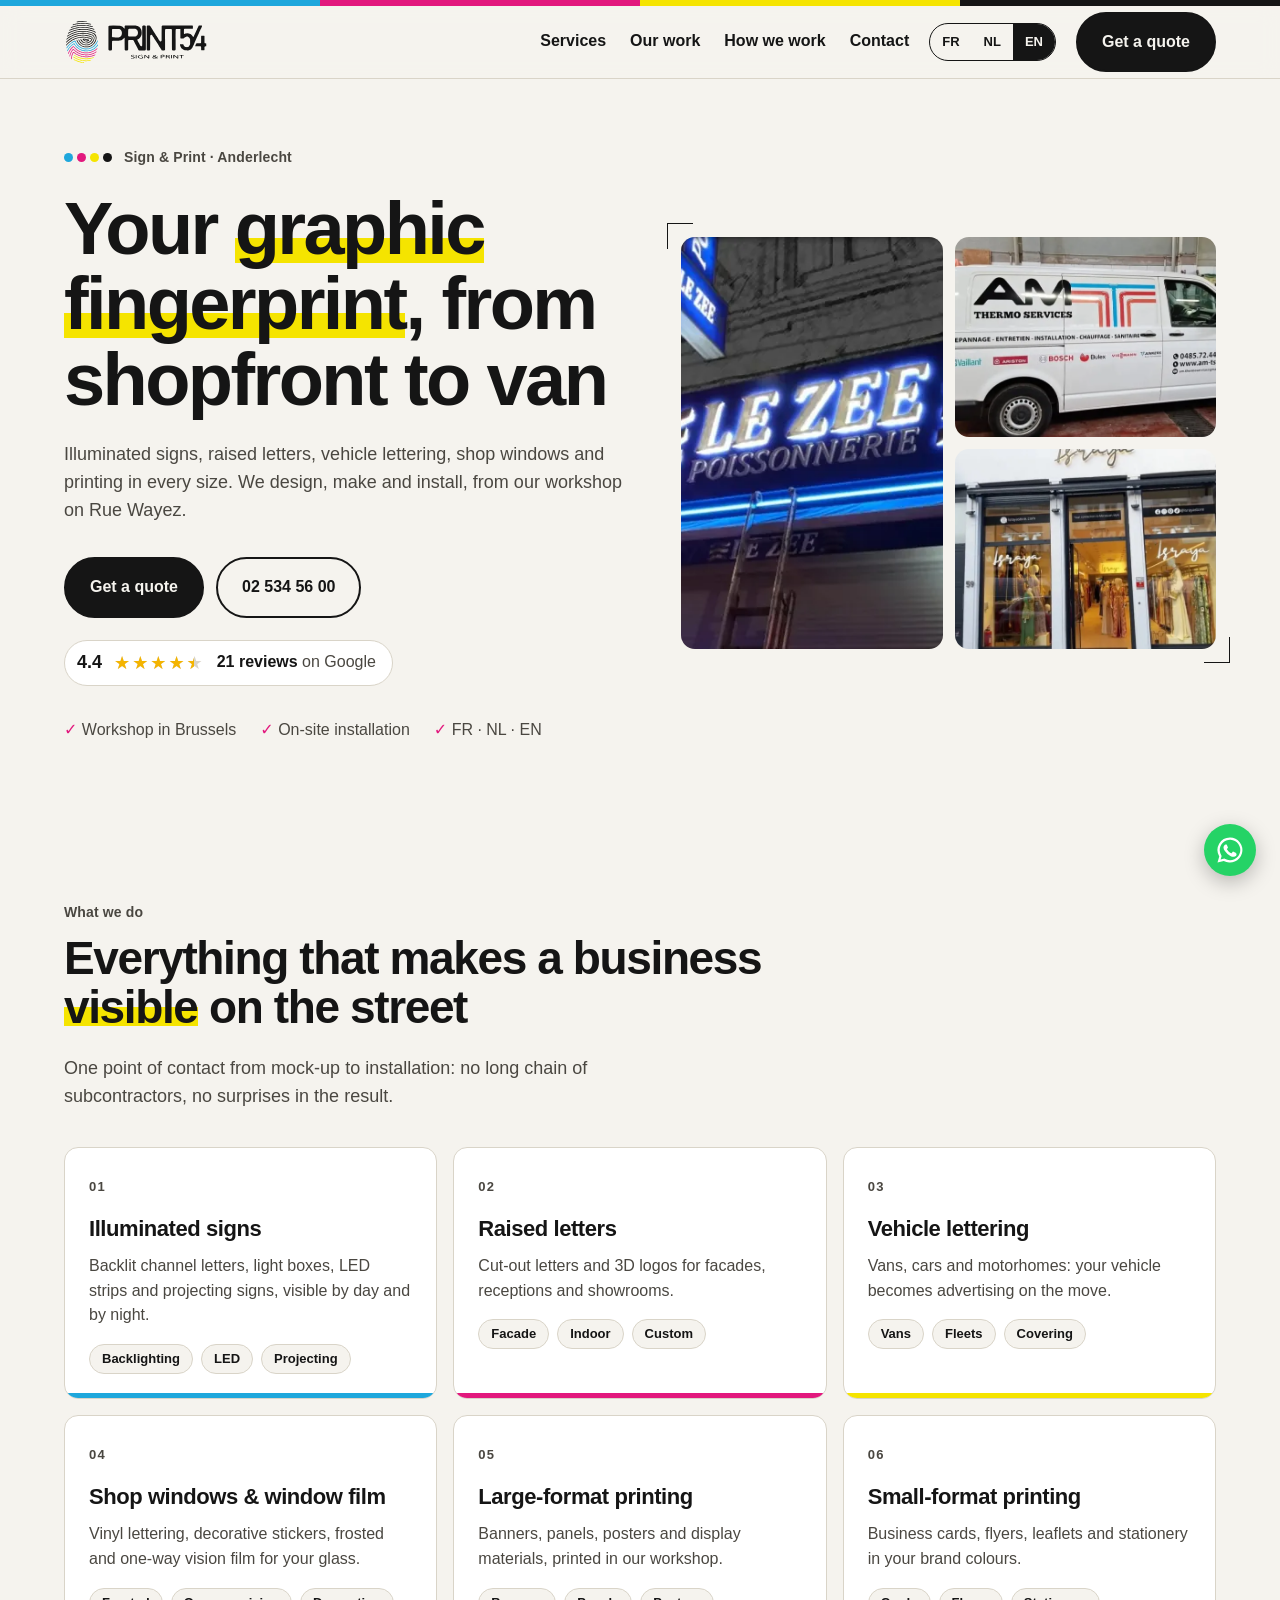
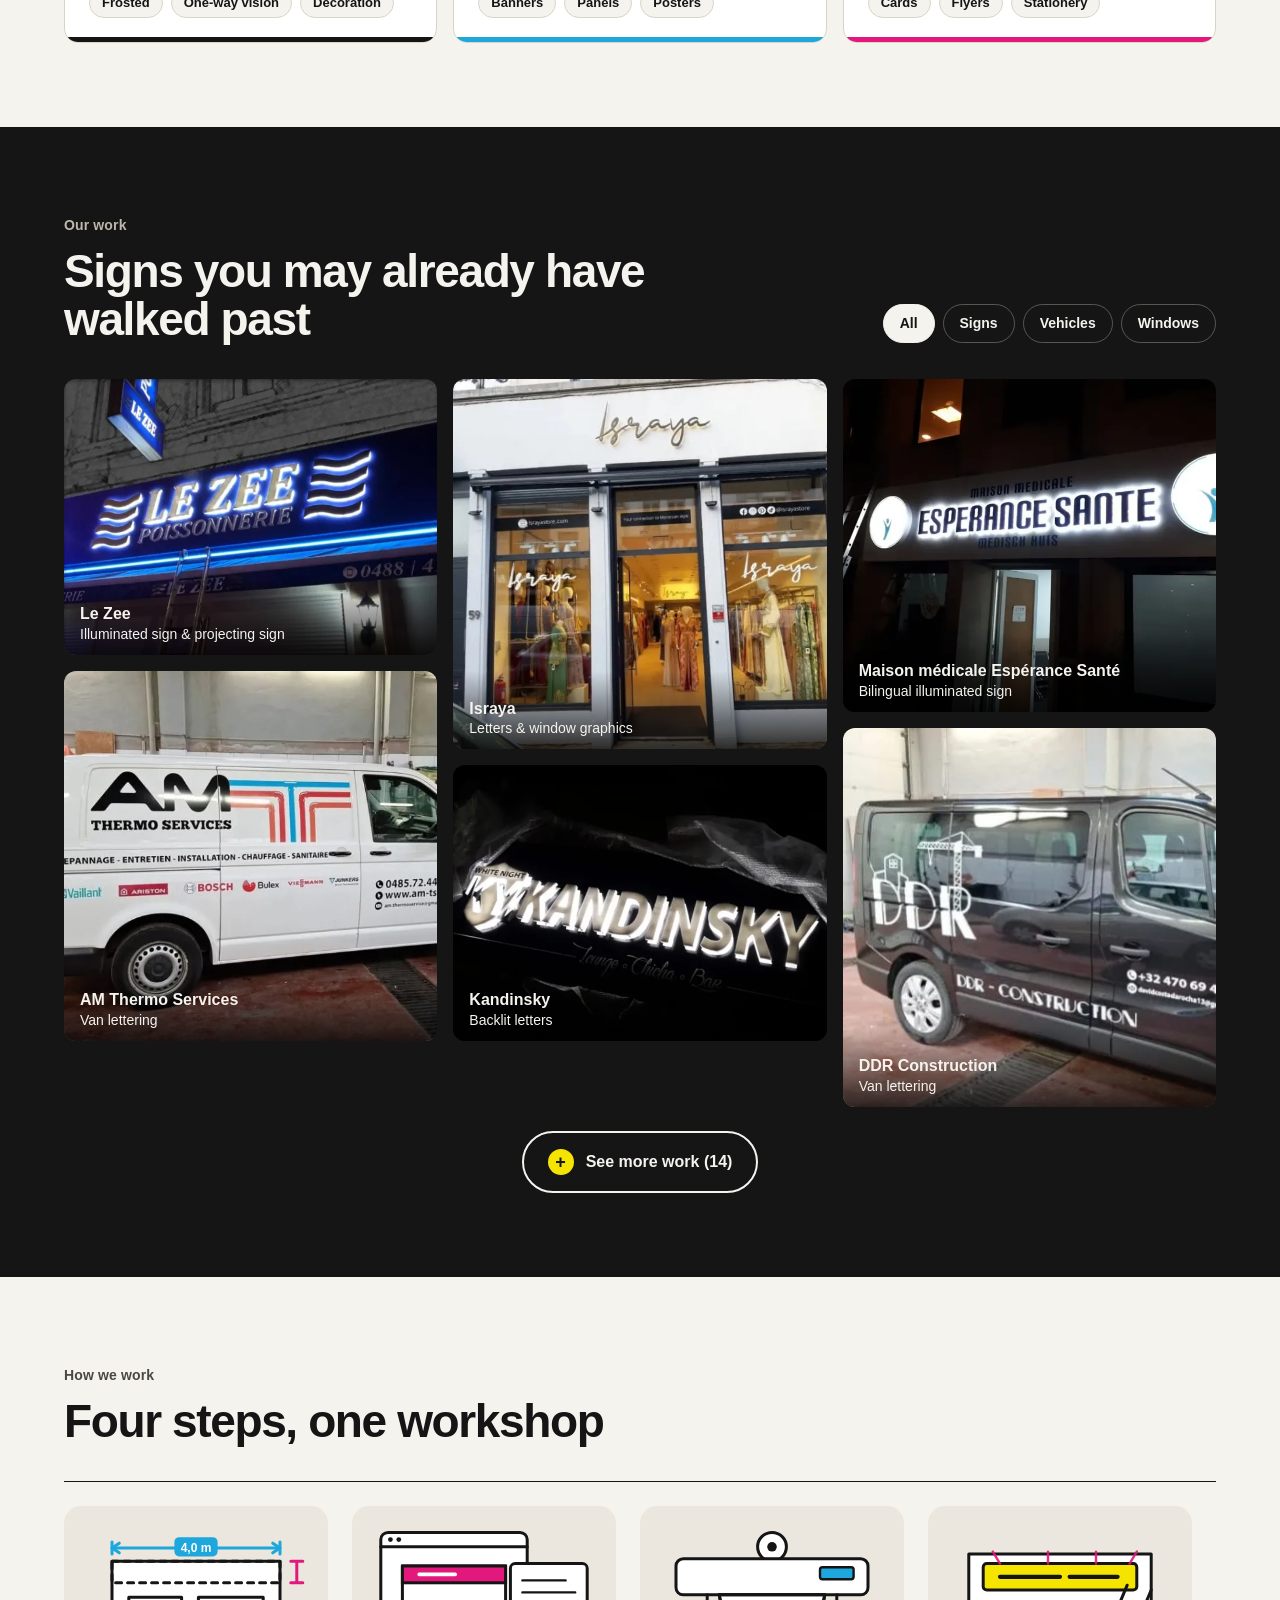
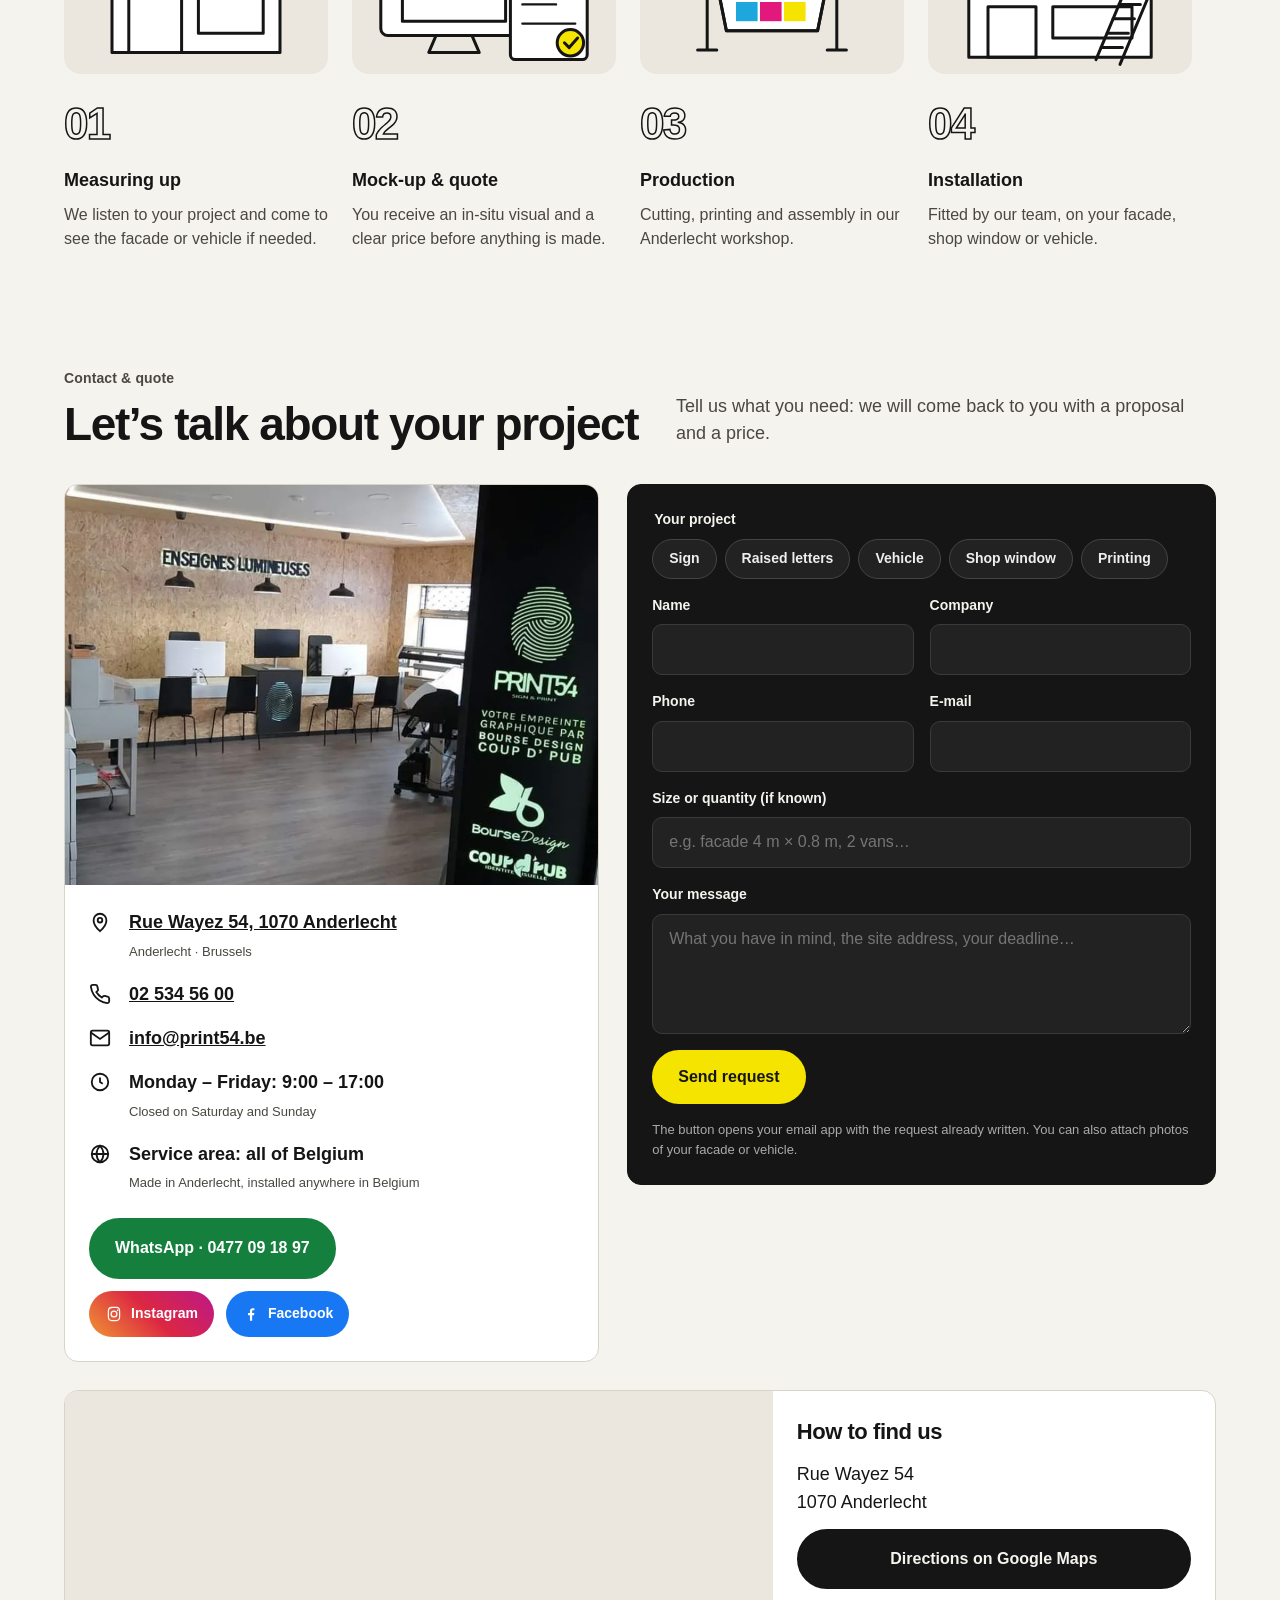
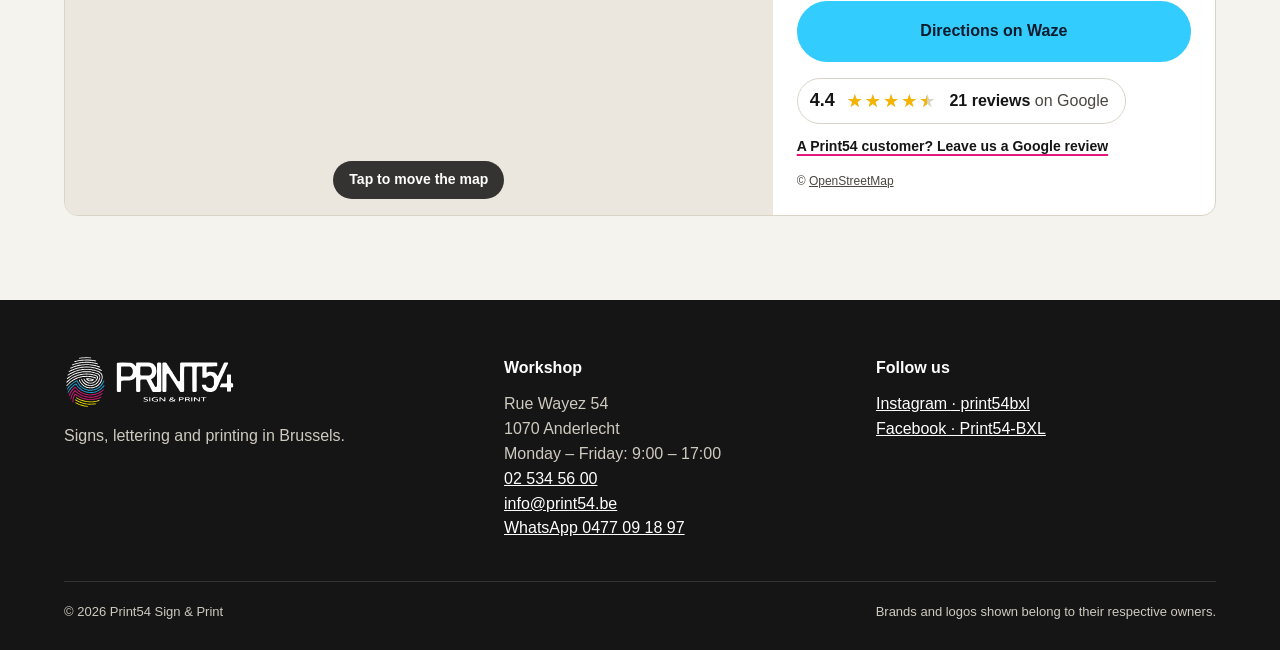
==== commit 1d3061ca: "Polissage unslop : 8 tailles de texte, espacements sur grille 4 px, petits titres en casse normale, " ====
--- a/index.html
+++ b/index.html
@@ -43,8 +43,9 @@
   "openingHoursSpecification": [{"@type":"OpeningHoursSpecification","dayOfWeek":["Monday","Tuesday","Wednesday","Thursday","Friday"],"opens":"09:00","closes":"17:00"}],
   "geo": {"@type":"GeoCoordinates","latitude":50.8361428,"longitude":4.3151683},
   "hasMap": "https://www.google.com/maps/place/?q=place_id:ChIJVXrYphvEw0cRHWjKTvQ2EU0",
-  "areaServed": "Bruxelles",
-  "areaServed": {"@type": "Country", "name": "Belgium"},
+  "areaServed": [{"@type": "City", "name": "Bruxelles"}, {"@type": "Country", "name": "Belgium"}],
+  "knowsLanguage": ["fr", "nl", "en"],
+  "hasOfferCatalog": {"@type": "OfferCatalog", "name": "Services", "itemListElement": [{"@type":"Offer","itemOffered":{"@type":"Service","name":"Enseignes lumineuses"}}, {"@type":"Offer","itemOffered":{"@type":"Service","name":"Lettres en relief"}}, {"@type":"Offer","itemOffered":{"@type":"Service","name":"Lettrage de véhicules"}}, {"@type":"Offer","itemOffered":{"@type":"Service","name":"Vitrines & vitrophanie"}}, {"@type":"Offer","itemOffered":{"@type":"Service","name":"Impression grand format"}}, {"@type":"Offer","itemOffered":{"@type":"Service","name":"Impression petit format"}}]},
   "sameAs": ["https://www.instagram.com/print54bxl/"]
 }
 </script>
@@ -57,7 +58,7 @@
 }
 *{box-sizing:border-box}
 html{scroll-behavior:smooth;-webkit-text-size-adjust:100%}
-body{margin:0;background:var(--paper);color:var(--ink);font:400 17px/1.55 var(--sans)}
+body{margin:0;background:var(--paper);color:var(--ink);font:400 18px/1.55 var(--sans)}
 img{display:block;max-width:100%}
 a{color:inherit}
 .wrap{max-width:var(--max);margin:0 auto;padding:0 24px}
@@ -71,13 +72,13 @@
 header{position:sticky;top:0;z-index:40;background:rgba(245,243,238,.92);backdrop-filter:blur(10px);border-bottom:1px solid var(--line)}
 .bar{display:flex;align-items:center;gap:20px;height:72px}
 .brand img{height:44px;width:auto}
-nav{margin-left:auto;display:flex;gap:26px;font-weight:600;font-size:15px}
-nav a{text-decoration:none;padding:6px 0;border-bottom:2px solid transparent}
+nav{margin-left:auto;display:flex;gap:24px;font-weight:600;font-size:16px}
+nav a{text-decoration:none;padding:8px 0;border-bottom:2px solid transparent}
 nav a:hover{border-color:var(--m)}
 .lang{display:flex;border:1.5px solid var(--ink);border-radius:999px;overflow:hidden;font-weight:700;font-size:13px}
-.lang button{all:unset;cursor:pointer;padding:6px 11px}
+.lang button{all:unset;cursor:pointer;padding:8px 12px}
 .lang button[aria-pressed="true"]{background:var(--ink);color:var(--paper)}
-.btn{display:inline-flex;align-items:center;gap:10px;font-weight:700;text-decoration:none;border-radius:999px;padding:14px 24px;border:2px solid var(--ink);cursor:pointer;font-size:16px;font-family:inherit}
+.btn{display:inline-flex;align-items:center;gap:12px;font-weight:700;text-decoration:none;border-radius:999px;padding:16px 24px;border:2px solid var(--ink);cursor:pointer;font-size:16px;font-family:inherit}
 .btn-ink{background:var(--ink);color:var(--paper)}
 .btn-ink:hover{background:var(--m);border-color:var(--m)}
 .btn-line{background:transparent;color:var(--ink)}
@@ -87,14 +88,14 @@
 /* hero */
 .hero{padding:64px 0 72px}
 .hero-grid{display:grid;grid-template-columns:1.05fr 1fr;gap:56px;align-items:center}
-.kicker{display:inline-flex;align-items:center;gap:10px;font-weight:700;font-size:13px;letter-spacing:.14em;text-transform:uppercase;color:var(--ink-2)}
+.kicker{display:inline-flex;align-items:center;gap:12px;font-weight:600;font-size:14px;letter-spacing:.01em;color:var(--ink-2)}
 .dots{display:inline-flex;gap:4px}.dots b{width:9px;height:9px;border-radius:50%}
 .dots b:nth-child(1){background:var(--c)}.dots b:nth-child(2){background:var(--m)}.dots b:nth-child(3){background:var(--y)}.dots b:nth-child(4){background:var(--k)}
-h1{font-size:clamp(40px,6vw,74px);line-height:1.02;letter-spacing:-.035em;margin:18px 0 22px;font-weight:800}
+h1{font-size:clamp(40px,6vw,74px);line-height:1.02;letter-spacing:-.035em;margin:20px 0 24px;font-weight:800}
 h1 em,.sec-head h2 em{font-style:normal;background:linear-gradient(transparent 62%,var(--y) 62%,var(--y) 92%,transparent 92%)}
-.lead{font-size:19px;color:var(--ink-2);max-width:34em;margin:0 0 30px}
+.lead{font-size:18px;color:var(--ink-2);max-width:34em;margin:0 0 32px}
 .cta{display:flex;flex-wrap:wrap;gap:12px}
-.hero-meta{margin-top:30px;display:flex;flex-wrap:wrap;gap:8px 22px;font-size:15px;color:var(--ink-2)}
+.hero-meta{margin-top:32px;display:flex;flex-wrap:wrap;gap:8px 24px;font-size:16px;color:var(--ink-2)}
 .hero-meta span::before{content:"✓ ";color:var(--m);font-weight:800}
 .collage{display:grid;grid-template-columns:1fr 1fr;grid-template-rows:200px 200px;gap:12px;position:relative}
 .collage figure{margin:0;border-radius:var(--r);overflow:hidden;background:var(--paper-2)}
@@ -116,69 +117,69 @@
 
 /* services */
 .services{display:grid;grid-template-columns:repeat(3,1fr);gap:16px}
-.svc{background:#fff;border:1px solid var(--line);border-radius:var(--r);padding:26px 24px 24px;position:relative;overflow:hidden}
+.svc{background:#fff;border:1px solid var(--line);border-radius:var(--r);padding:24px 24px 24px;position:relative;overflow:hidden}
 .svc .n{font-weight:800;font-size:13px;letter-spacing:.1em;color:var(--ink-2)}
-.svc h3{margin:10px 0 8px;font-size:22px;letter-spacing:-.02em}
+.svc h3{margin:12px 0 8px;font-size:22px;letter-spacing:-.02em}
 .svc p{margin:0;color:var(--ink-2);font-size:16px}
 .svc::after{content:"";position:absolute;left:0;right:0;bottom:0;height:5px;background:var(--accent)}
-.svc ul{margin:14px 0 0;padding:0;list-style:none;display:flex;flex-wrap:wrap;gap:6px}
-.svc li{font-size:13px;font-weight:600;border:1px solid var(--line);border-radius:999px;padding:4px 10px;background:var(--paper)}
+.svc ul{margin:16px 0 0;padding:0;list-style:none;display:flex;flex-wrap:wrap;gap:8px}
+.svc li{font-size:13px;font-weight:600;border:1px solid var(--line);border-radius:999px;padding:4px 12px;background:var(--paper)}
 
 /* réalisations */
 .filters{display:flex;flex-wrap:wrap;gap:8px}
-.filters button{all:unset;cursor:pointer;font-weight:700;font-size:14px;padding:9px 16px;border-radius:999px;border:1.5px solid #5a5650;color:var(--paper)}
+.filters button{all:unset;cursor:pointer;font-weight:700;font-size:14px;padding:8px 16px;border-radius:999px;border:1.5px solid #5a5650;color:var(--paper)}
 .filters button[aria-pressed="true"]{background:var(--paper);color:var(--ink);border-color:var(--paper)}
-.gallery{columns:3 300px;column-gap:14px}
-.work{break-inside:avoid;margin:0 0 14px;border-radius:12px;overflow:hidden;position:relative;cursor:zoom-in;background:#222}
+.gallery{columns:3 300px;column-gap:16px}
+.work{break-inside:avoid;margin:0 0 16px;border-radius:12px;overflow:hidden;position:relative;cursor:zoom-in;background:#222}
 .work img{width:100%;height:auto;transition:transform .5s}
 .work:hover img,.work:focus-visible img{transform:scale(1.03)}
 .work:focus-visible{outline:3px solid var(--y);outline-offset:3px}
-.work figcaption{position:absolute;left:0;right:0;bottom:0;padding:28px 14px 12px;background:linear-gradient(transparent,rgba(0,0,0,.78));font-size:14px;line-height:1.3}
+.work figcaption{position:absolute;left:0;right:0;bottom:0;padding:28px 16px 12px;background:linear-gradient(transparent,rgba(0,0,0,.78));font-size:14px;line-height:1.3}
 .work figcaption b{display:block;font-size:16px}
 .work[hidden]{display:none}
-.more-wrap{display:flex;justify-content:center;margin-top:26px}
-.more-btn{all:unset;cursor:pointer;display:inline-flex;align-items:center;gap:10px;font-weight:700;font-size:16px;padding:14px 26px;border-radius:999px;border:2px solid var(--paper);color:var(--paper)}
+.more-wrap{display:flex;justify-content:center;margin-top:24px}
+.more-btn{all:unset;cursor:pointer;display:inline-flex;align-items:center;gap:12px;font-weight:700;font-size:16px;padding:16px 24px;border-radius:999px;border:2px solid var(--paper);color:var(--paper)}
 .more-btn:hover,.more-btn:focus-visible{background:var(--paper);color:var(--ink)}
 .more-btn b{display:inline-grid;place-items:center;width:26px;height:26px;border-radius:50%;background:var(--y);color:var(--ink);font-size:18px;line-height:1}
 .more-btn[hidden]{display:none}
 
 /* étapes */
 .steps{display:grid;grid-template-columns:repeat(4,1fr);gap:0;counter-reset:s;border-top:1.5px solid var(--ink)}
-.step{padding:24px 22px 8px 0;display:flex;flex-direction:column}
+.step{padding:24px 24px 8px 0;display:flex;flex-direction:column}
 .step::before{order:1}.step h3{order:2}.step p{order:3}
-.step::before{counter-increment:s;content:"0" counter(s);font-weight:800;font-size:44px;letter-spacing:-.04em;display:block;-webkit-text-stroke:1.5px var(--ink);color:transparent;margin-bottom:6px}
+.step::before{counter-increment:s;content:"0" counter(s);font-weight:800;font-size:44px;letter-spacing:-.04em;display:block;-webkit-text-stroke:1.5px var(--ink);color:transparent;margin-bottom:8px}
 .step svg{display:block;width:100%;height:auto;margin-bottom:16px}
-.step h3{margin:0 0 6px;font-size:19px}
-.step p{margin:0;color:var(--ink-2);font-size:15.5px}
+.step h3{margin:0 0 8px;font-size:18px}
+.step p{margin:0;color:var(--ink-2);font-size:16px}
 
 /* atelier + devis */
 .contact-grid{display:grid;grid-template-columns:1fr 1.1fr;gap:28px;align-items:start}
 .card{background:#fff;border:1px solid var(--line);border-radius:var(--r);overflow:hidden}
-.card .pad{padding:26px}
+.card .pad{padding:24px}
 .atelier img{width:100%;aspect-ratio:4/3;object-fit:cover}
-.info{list-style:none;margin:0;padding:0;display:grid;gap:14px}
-.info li{display:grid;grid-template-columns:28px 1fr;gap:10px;align-items:start}
+.info{list-style:none;margin:0;padding:0;display:grid;gap:16px}
+.info li{display:grid;grid-template-columns:28px 1fr;gap:12px;align-items:start}
 .info svg{width:22px;height:22px;margin-top:2px}
 .info a{font-weight:700}
-form{display:grid;gap:14px}
-.row{display:grid;grid-template-columns:1fr 1fr;gap:14px}
-label{display:grid;gap:6px;font-weight:700;font-size:14px}
-input,select,textarea{font:inherit;font-weight:400;font-size:16px;padding:12px 14px;border:1.5px solid var(--line);border-radius:10px;background:var(--paper);color:var(--ink);width:100%}
+form{display:grid;gap:16px}
+.row{display:grid;grid-template-columns:1fr 1fr;gap:16px}
+label{display:grid;gap:8px;font-weight:700;font-size:14px}
+input,select,textarea{font:inherit;font-weight:400;font-size:16px;padding:12px 16px;border:1.5px solid var(--line);border-radius:10px;background:var(--paper);color:var(--ink);width:100%}
 input:focus,select:focus,textarea:focus{outline:none;border-color:var(--c);background:#fff}
 textarea{min-height:120px;resize:vertical}
 .chips{display:flex;flex-wrap:wrap;gap:8px}
 .chips label{all:unset;cursor:pointer}
 .chips input{position:absolute;opacity:0;width:1px;height:1px}
-.chips span{display:inline-block;font-size:14px;font-weight:600;padding:8px 14px;border-radius:999px;border:1.5px solid var(--line);background:var(--paper)}
+.chips span{display:inline-block;font-size:14px;font-weight:600;padding:8px 16px;border-radius:999px;border:1.5px solid var(--line);background:var(--paper)}
 .chips input:checked+span{background:var(--ink);color:var(--paper);border-color:var(--ink)}
 .chips input:focus-visible+span{outline:2px solid var(--c);outline-offset:2px}
-.note{font-size:13.5px;color:var(--ink-2);margin:0}
+.note{font-size:13px;color:var(--ink-2);margin:0}
 .wa{display:none}
 
 /* avis */
-.rating{display:inline-flex;align-items:center;gap:10px;text-decoration:none;color:var(--ink);background:#fff;border:1px solid var(--line);border-radius:999px;padding:8px 16px 8px 12px;font-size:15px;transition:border-color .2s}
+.rating{display:inline-flex;align-items:center;gap:12px;text-decoration:none;color:var(--ink);background:#fff;border:1px solid var(--line);border-radius:999px;padding:8px 16px 8px 12px;font-size:16px;transition:border-color .2s}
 .rating:hover{border-color:var(--ink)}
-.rating .score{font-weight:800;font-size:17px}
+.rating .score{font-weight:800;font-size:18px}
 .stars{position:relative;display:inline-block;font-size:18px;line-height:1;letter-spacing:2px;color:#d9d4c8}
 .stars::before{content:"★★★★★"}
 .stars i{position:absolute;inset:0;overflow:hidden;color:#f4b400;white-space:nowrap;font-style:normal}
@@ -191,20 +192,20 @@
 .map-wrap{position:relative;min-height:360px;background:var(--paper-2)}
 .map-wrap iframe{position:absolute;inset:0;width:100%;height:100%;border:0}
 .map-shield{position:absolute;inset:0;all:unset;position:absolute;inset:0;cursor:pointer;display:flex;align-items:flex-end;justify-content:center;padding-bottom:16px}
-.map-shield span{background:rgba(21,21,21,.85);color:#fff;font-weight:700;font-size:14px;padding:8px 14px;border-radius:999px}
-.map-side{padding:26px;display:flex;flex-direction:column;gap:12px;justify-content:center}
+.map-shield span{background:rgba(21,21,21,.85);color:#fff;font-weight:700;font-size:14px;padding:8px 16px;border-radius:999px}
+.map-side{padding:24px;display:flex;flex-direction:column;gap:12px;justify-content:center}
 .map-side h3{margin:0;font-size:22px;letter-spacing:-.02em}
 .map-side .btn{justify-content:center}
 .map-credit{font-size:12px;color:var(--ink-2)}
 @media (max-width:760px){.map-card{grid-template-columns:1fr}.map-wrap{min-height:300px}}
 
 /* pied de page */
-footer{background:var(--ink);color:#cfcac0;padding:56px 0 28px;font-size:15px}
+footer{background:var(--ink);color:#cfcac0;padding:56px 0 28px;font-size:16px}
 .foot{display:grid;grid-template-columns:1.2fr 1fr 1fr;gap:32px}
-footer img{height:52px;width:auto;margin-bottom:14px}
-footer h4{color:#fff;margin:0 0 10px;font-size:15px}
+footer img{height:52px;width:auto;margin-bottom:16px}
+footer h4{color:#fff;margin:0 0 12px;font-size:16px}
 footer a{color:#fff}
-.legal{border-top:1px solid #333;margin-top:40px;padding-top:18px;display:flex;justify-content:space-between;flex-wrap:wrap;gap:10px;font-size:13px}
+.legal{border-top:1px solid #333;margin-top:40px;padding-top:20px;display:flex;justify-content:space-between;flex-wrap:wrap;gap:12px;font-size:13px}
 
 /* visionneuse */
 dialog{border:0;padding:0;background:transparent;max-width:min(1100px,94vw)}
@@ -239,7 +240,7 @@
   .foot{grid-template-columns:1fr 1fr}
 }
 @media (max-width:760px){
-  nav{display:none;position:absolute;top:72px;left:0;right:0;background:var(--paper);flex-direction:column;gap:0;padding:8px 24px 18px;border-bottom:1px solid var(--line)}
+  nav{display:none;position:absolute;top:72px;left:0;right:0;background:var(--paper);flex-direction:column;gap:0;padding:8px 24px 20px;border-bottom:1px solid var(--line)}
   nav.open{display:flex}
   nav a{padding:12px 0;border-bottom:1px solid var(--line)}
   .menu-btn{display:inline-flex;all:unset;cursor:pointer;font-weight:700;padding:8px 4px;margin-left:auto}
@@ -251,12 +252,12 @@
   section{padding:60px 0}
   .header-cta{display:none}
   .step svg{max-width:240px}
-  .gallery{columns:2;column-gap:10px}.work{margin-bottom:10px}
-  .work figcaption{font-size:12px;padding:22px 9px 8px}.work figcaption b{font-size:13px}
+  .gallery{columns:2;column-gap:12px}.work{margin-bottom:12px}
+  .work figcaption{font-size:12px;padding:24px 8px 8px}.work figcaption b{font-size:13px}
 }
 
 /* Ajouts du 23/11/2026 */
-.avis-lien{display:inline-block;margin-top:10px;font-size:14px;font-weight:600;color:var(--ink);text-decoration:underline;text-decoration-color:#e2187d;text-decoration-thickness:2px;text-underline-offset:3px}
+.avis-lien{display:inline-block;margin-top:12px;font-size:14px;font-weight:600;color:var(--ink);text-decoration:underline;text-decoration-color:#e2187d;text-decoration-thickness:2px;text-underline-offset:3px}
 button:focus-visible,a:focus-visible,iframe:focus-visible{outline:3px solid #e2187d;outline-offset:3px}
 .work>figure{margin:0;display:contents}
 .wa-fab{animation:wa-vibre 4s ease-in-out 3.5s infinite}
@@ -273,8 +274,8 @@
 .card-sombre .chips input:checked+span{background:#f5e400;color:#151515;border-color:#f5e400}
 .card-sombre .note{color:#aaa}
 .card-sombre .btn-ink{background:#f5e400;color:#151515;border-color:#f5e400}
-.reseaux{display:flex;flex-wrap:wrap;gap:10px;margin-top:12px}
-.reseaux a{display:inline-flex;align-items:center;gap:8px;padding:10px 16px;border-radius:999px;font-weight:700;font-size:14.5px;color:#fff;text-decoration:none}
+.reseaux{display:flex;flex-wrap:wrap;gap:12px;margin-top:12px}
+.reseaux a{display:inline-flex;align-items:center;gap:8px;padding:12px 16px;border-radius:999px;font-weight:700;font-size:14px;color:#fff;text-decoration:none}
 .reseaux svg{width:18px;height:18px;fill:currentColor}
 .r-insta{background:linear-gradient(45deg,#f09433,#dc2743 50%,#bc1888)}
 .r-fb{background:#1877f2}
@@ -319,7 +320,7 @@
   <div class="wrap hero-grid">
     <div>
       <span class="kicker"><span class="dots" aria-hidden="true"><b></b><b></b><b></b><b></b></span><span data-i18n="hero.kicker">Sign &amp; Print · Anderlecht</span></span>
-      <h1 data-i18n-html="hero.title">Votre <em>empreinte graphique</em>, de l’enseigne au véhicule.</h1>
+      <h1 data-i18n-html="hero.title">Votre <em>empreinte graphique</em>, de l’enseigne au véhicule</h1>
       <p class="lead" data-i18n="hero.lead">Enseignes lumineuses, lettres en relief, lettrage de véhicules, vitrines et impressions de tous formats. Nous concevons, fabriquons et posons, depuis notre atelier de la rue Wayez.</p>
       <div class="cta">
         <a class="btn btn-ink" href="#contact" data-i18n="cta.quote">Demander un devis</a>
@@ -345,7 +346,7 @@
   <div class="wrap">
     <div class="sec-head reveal">
       <div><span class="kicker" data-i18n="svc.kicker">Ce que nous faisons</span>
-      <h2 data-i18n-html="svc.title">Tout ce qui rend une entreprise <em>visible</em> dans la rue.</h2></div>
+      <h2 data-i18n-html="svc.title">Tout ce qui rend une entreprise <em>visible</em> dans la rue</h2></div>
       <p data-i18n="svc.lead">Un seul interlocuteur, de la maquette à la pose : pas de sous-traitance à rallonge, pas de surprise sur le rendu.</p>
     </div>
     <div class="services">
@@ -381,7 +382,7 @@
   <div class="wrap">
     <div class="sec-head reveal">
       <div><span class="kicker" data-i18n="work.kicker">Réalisations</span>
-      <h2 data-i18n="work.title">Des enseignes que vous avez peut-être déjà croisées.</h2></div>
+      <h2 data-i18n="work.title">Des enseignes que vous avez peut-être déjà croisées</h2></div>
       <div class="filters" role="group" aria-label="Filtrer">
         <button type="button" data-f="all" aria-pressed="true" data-i18n="f.all">Tout</button>
         <button type="button" data-f="ens" aria-pressed="false" data-i18n="f.ens">Enseignes</button>
@@ -398,7 +399,7 @@
   <div class="wrap">
     <div class="sec-head reveal">
       <div><span class="kicker" data-i18n="m.kicker">Méthode</span>
-      <h2 data-i18n="m.title">Quatre étapes, un seul atelier.</h2></div>
+      <h2 data-i18n="m.title">Quatre étapes, un seul atelier</h2></div>
     </div>
     <div class="steps reveal">
       <div class="step"><svg viewBox="0 0 220 140" aria-hidden="true"><rect x="0" y="0" width="220" height="140" rx="14" fill="#ebe7de"/>
@@ -439,7 +440,7 @@
   <div class="wrap">
     <div class="sec-head reveal">
       <div><span class="kicker" data-i18n="c.kicker">Contact &amp; devis</span>
-      <h2 data-i18n="c.title">Parlons de votre projet.</h2></div>
+      <h2 data-i18n="c.title">Parlons de votre projet</h2></div>
       <p data-i18n="c.lead">Décrivez-nous ce dont vous avez besoin : nous revenons vers vous avec une proposition et un prix.</p>
     </div>
     <div class="contact-grid">
@@ -561,10 +562,10 @@
   "skip":"Naar de inhoud","nav.services":"Diensten","nav.work":"Realisaties","nav.method":"Werkwijze","nav.contact":"Contact","menu":"Menu",
   "cta.quote":"Offerte aanvragen",
   "hero.kicker":"Sign & Print · Anderlecht",
-  "hero.title":"Uw <em>grafische afdruk</em>, van gevel tot bestelwagen.",
+  "hero.title":"Uw <em>grafische afdruk</em>, van gevel tot bestelwagen",
   "hero.lead":"Lichtreclame, reliëfletters, voertuigbelettering, etalages en drukwerk in alle formaten. Wij ontwerpen, maken en plaatsen, vanuit ons atelier in de Wayezstraat.",
   "hero.m1":"Atelier in Brussel","hero.m2":"Plaatsing ter plaatse","hero.m3":"FR · NL · EN",
-  "svc.kicker":"Wat wij doen","svc.title":"Alles wat een zaak <em>zichtbaar</em> maakt op straat.",
+  "svc.kicker":"Wat wij doen","svc.title":"Alles wat een zaak <em>zichtbaar</em> maakt op straat",
   "svc.lead":"Eén aanspreekpunt, van ontwerp tot plaatsing: geen eindeloze onderaanneming, geen verrassingen in het resultaat.",
   "s1.t":"Lichtreclame","s1.p":"Verlichte doosletters, lichtbakken, ledstrips en uithangborden, zichtbaar bij dag en bij nacht.","s1.a":"Achterverlichting","s1.b":"Uithangbord",
   "s2.t":"Reliëfletters","s2.p":"Uitgesneden letters en logo’s in volume voor gevels, onthaal en showrooms.","s2.a":"Gevel","s2.b":"Binnen","s2.c":"Op maat",
@@ -572,14 +573,14 @@
   "s4.t":"Etalages & raamfolie","s4.p":"Vinylbelettering, decorstickers, matglas- en microperforatiefolie voor uw ramen.","s4.a":"Matglas","s4.b":"Microperforatie","s4.c":"Decor",
   "s5.t":"Grootformaat drukwerk","s5.p":"Spandoeken, panelen, affiches en beursmateriaal, gedrukt in ons atelier.","s5.a":"Spandoeken","s5.b":"Panelen","s5.c":"Affiches",
   "s6.t":"Kleinformaat drukwerk","s6.p":"Visitekaartjes, flyers, folders en briefpapier in de kleuren van uw zaak.","s6.a":"Kaartjes","s6.b":"Briefpapier",
-  "work.kicker":"Realisaties","work.title":"Gevels die u misschien al bent tegengekomen.",
+  "work.kicker":"Realisaties","work.title":"Gevels die u misschien al bent tegengekomen",
   "f.all":"Alles","f.ens":"Gevelreclame","f.veh":"Voertuigen","f.vit":"Etalages",
-  "m.kicker":"Werkwijze","m.title":"Vier stappen, één atelier.",
+  "m.kicker":"Werkwijze","m.title":"Vier stappen, één atelier",
   "m1.t":"Opmeting","m1.p":"We luisteren naar uw project en komen indien nodig de gevel of het voertuig bekijken.",
   "m2.t":"Ontwerp & offerte","m2.p":"U krijgt een visual in situ en een duidelijke prijs vóór de productie start.",
   "m3.t":"Productie","m3.p":"Snijden, drukken en assembleren in ons atelier in Anderlecht.",
   "m4.t":"Plaatsing","m4.p":"Montage door ons team, op uw gevel, etalage of voertuig.",
-  "c.kicker":"Contact & offerte","c.title":"Laten we over uw project praten.","c.lead":"Beschrijf wat u nodig heeft: wij komen terug met een voorstel en een prijs.",
+  "c.kicker":"Contact & offerte","c.title":"Laten we over uw project praten","c.lead":"Beschrijf wat u nodig heeft: wij komen terug met een voorstel en een prijs.",
   "c.metro":"Anderlecht · Brussel","c.hours.t":"Maandag – vrijdag: 9 u – 17 u","c.hours.s":"Gesloten op zaterdag en zondag","c.zone.t":"Werkgebied: heel België","c.zone.s":"Gemaakt in Anderlecht, geplaatst in heel België",
   "q.type":"Uw project","q.t1":"Gevelreclame","q.t2":"Reliëfletters","q.t3":"Voertuig","q.t4":"Etalage","q.t5":"Drukwerk",
   "q.name":"Naam","q.company":"Bedrijf","q.phone":"Telefoon","q.size":"Afmetingen of aantal (indien gekend)","q.size.ph":"bv. gevel 4 m × 0,8 m, 2 bestelwagens…",
@@ -594,10 +595,10 @@
   "skip":"Skip to content","nav.services":"Services","nav.work":"Our work","nav.method":"How we work","nav.contact":"Contact","menu":"Menu",
   "cta.quote":"Get a quote",
   "hero.kicker":"Sign & Print · Anderlecht",
-  "hero.title":"Your <em>graphic fingerprint</em>, from shopfront to van.",
+  "hero.title":"Your <em>graphic fingerprint</em>, from shopfront to van",
   "hero.lead":"Illuminated signs, raised letters, vehicle lettering, shop windows and printing in every size. We design, make and install, from our workshop on Rue Wayez.",
   "hero.m1":"Workshop in Brussels","hero.m2":"On-site installation","hero.m3":"FR · NL · EN",
-  "svc.kicker":"What we do","svc.title":"Everything that makes a business <em>visible</em> on the street.",
+  "svc.kicker":"What we do","svc.title":"Everything that makes a business <em>visible</em> on the street",
   "svc.lead":"One point of contact from mock-up to installation: no long chain of subcontractors, no surprises in the result.",
   "s1.t":"Illuminated signs","s1.p":"Backlit channel letters, light boxes, LED strips and projecting signs, visible by day and by night.","s1.a":"Backlighting","s1.b":"Projecting",
   "s2.t":"Raised letters","s2.p":"Cut-out letters and 3D logos for facades, receptions and showrooms.","s2.a":"Facade","s2.b":"Indoor","s2.c":"Custom",
@@ -605,14 +606,14 @@
   "s4.t":"Shop windows & window film","s4.p":"Vinyl lettering, decorative stickers, frosted and one-way vision film for your glass.","s4.a":"Frosted","s4.b":"One-way vision","s4.c":"Decoration",
   "s5.t":"Large-format printing","s5.p":"Banners, panels, posters and display materials, printed in our workshop.","s5.a":"Banners","s5.b":"Panels","s5.c":"Posters",
   "s6.t":"Small-format printing","s6.p":"Business cards, flyers, leaflets and stationery in your brand colours.","s6.a":"Cards","s6.b":"Stationery",
-  "work.kicker":"Our work","work.title":"Signs you may already have walked past.",
+  "work.kicker":"Our work","work.title":"Signs you may already have walked past",
   "f.all":"All","f.ens":"Signs","f.veh":"Vehicles","f.vit":"Windows",
-  "m.kicker":"How we work","m.title":"Four steps, one workshop.",
+  "m.kicker":"How we work","m.title":"Four steps, one workshop",
   "m1.t":"Measuring up","m1.p":"We listen to your project and come to see the facade or vehicle if needed.",
   "m2.t":"Mock-up & quote","m2.p":"You receive an in-situ visual and a clear price before anything is made.",
   "m3.t":"Production","m3.p":"Cutting, printing and assembly in our Anderlecht workshop.",
   "m4.t":"Installation","m4.p":"Fitted by our team, on your facade, shop window or vehicle.",
-  "c.kicker":"Contact & quote","c.title":"Let’s talk about your project.","c.lead":"Tell us what you need: we will come back to you with a proposal and a price.",
+  "c.kicker":"Contact & quote","c.title":"Let’s talk about your project","c.lead":"Tell us what you need: we will come back to you with a proposal and a price.",
   "c.metro":"Anderlecht · Brussels","c.hours.t":"Monday – Friday: 9:00 – 17:00","c.hours.s":"Closed on Saturday and Sunday","c.zone.t":"Service area: all of Belgium","c.zone.s":"Made in Anderlecht, installed anywhere in Belgium",
   "q.type":"Your project","q.t1":"Sign","q.t2":"Raised letters","q.t3":"Vehicle","q.t4":"Shop window","q.t5":"Printing",
   "q.name":"Name","q.company":"Company","q.phone":"Phone","q.size":"Size or quantity (if known)","q.size.ph":"e.g. facade 4 m × 0.8 m, 2 vans…",
